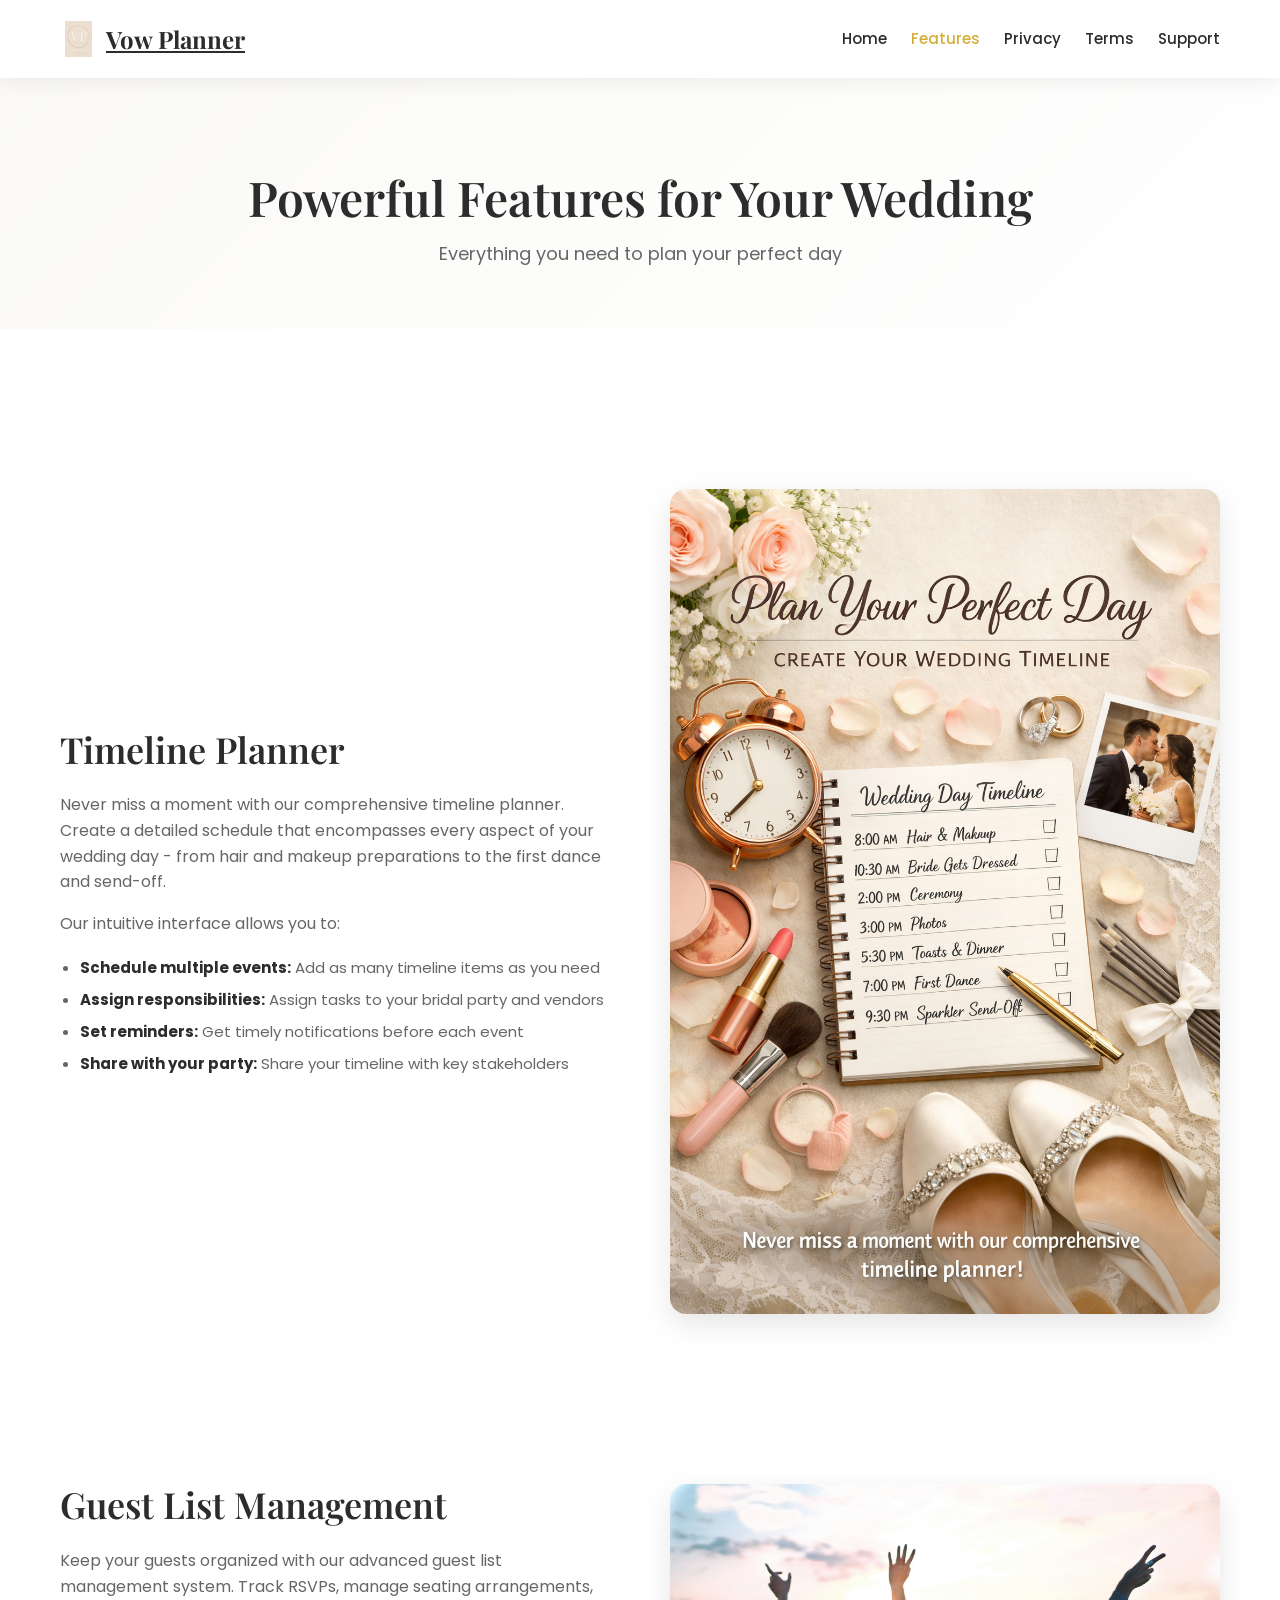
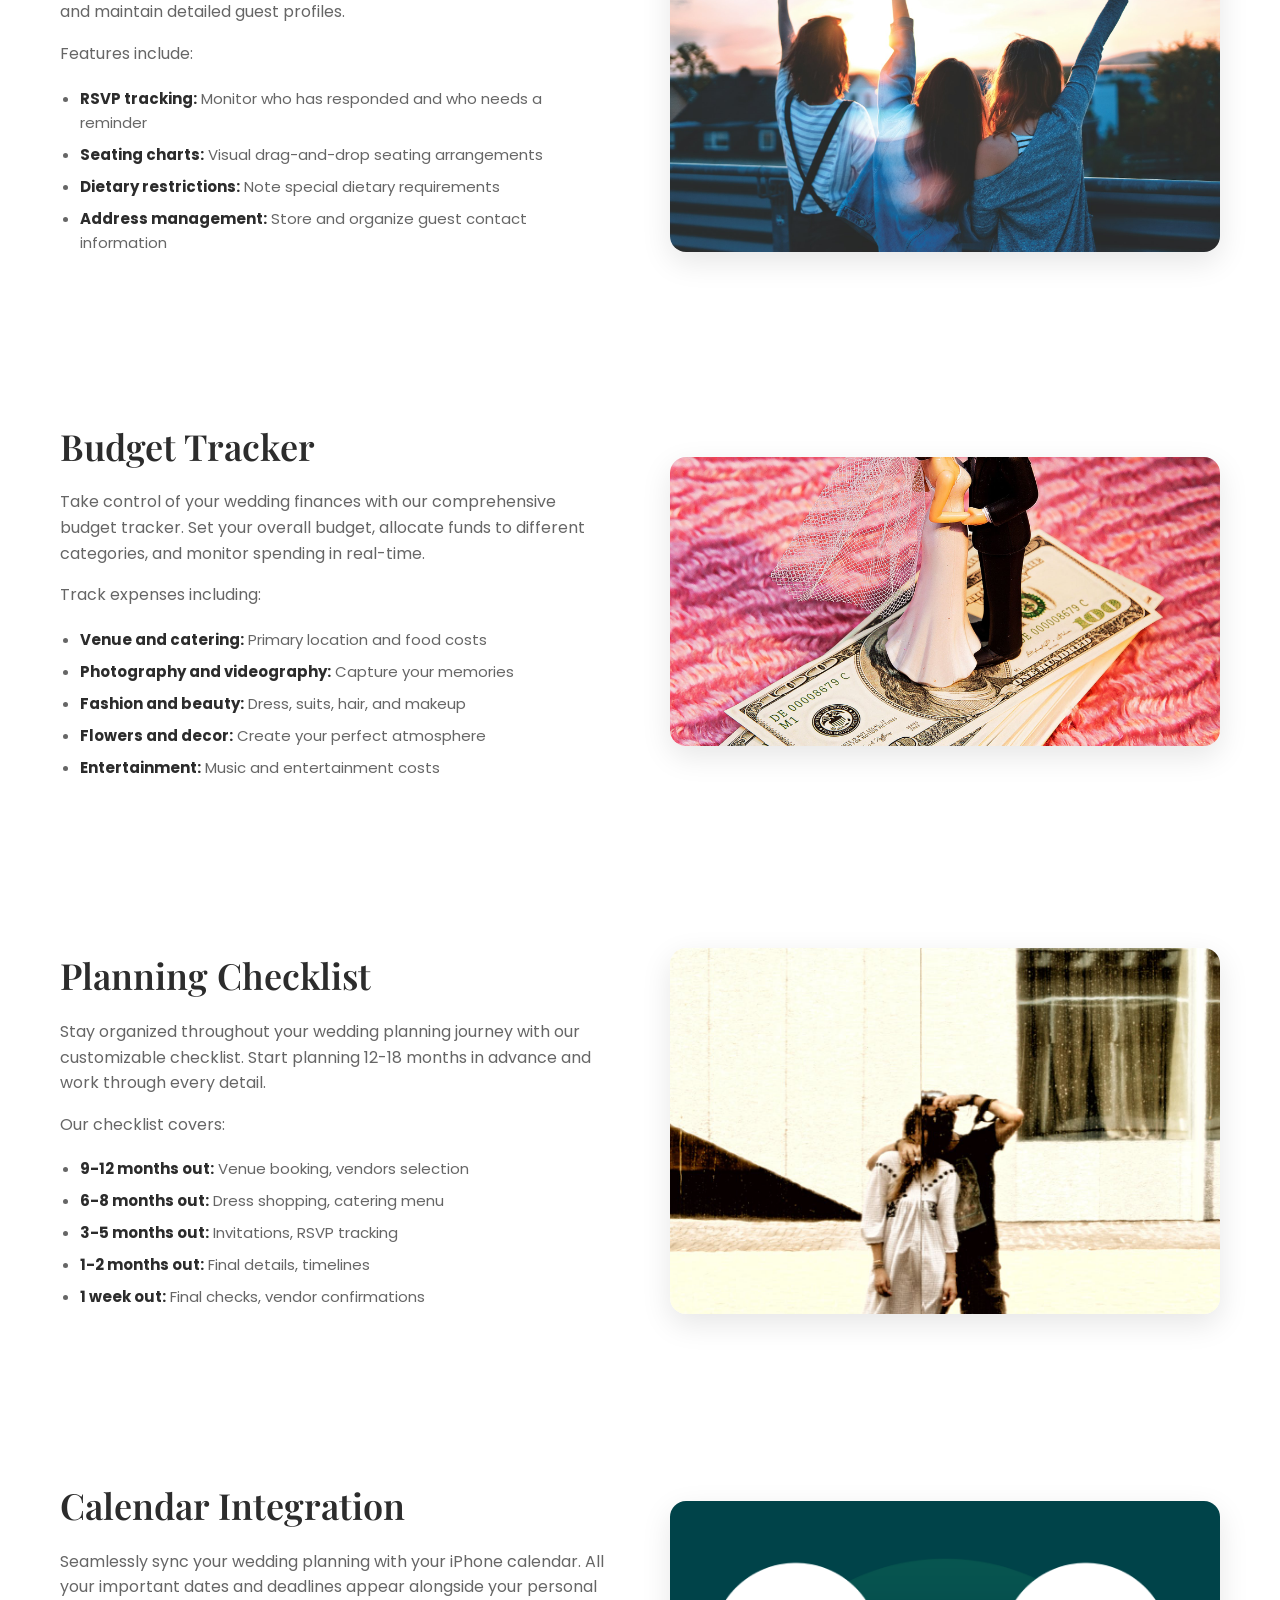
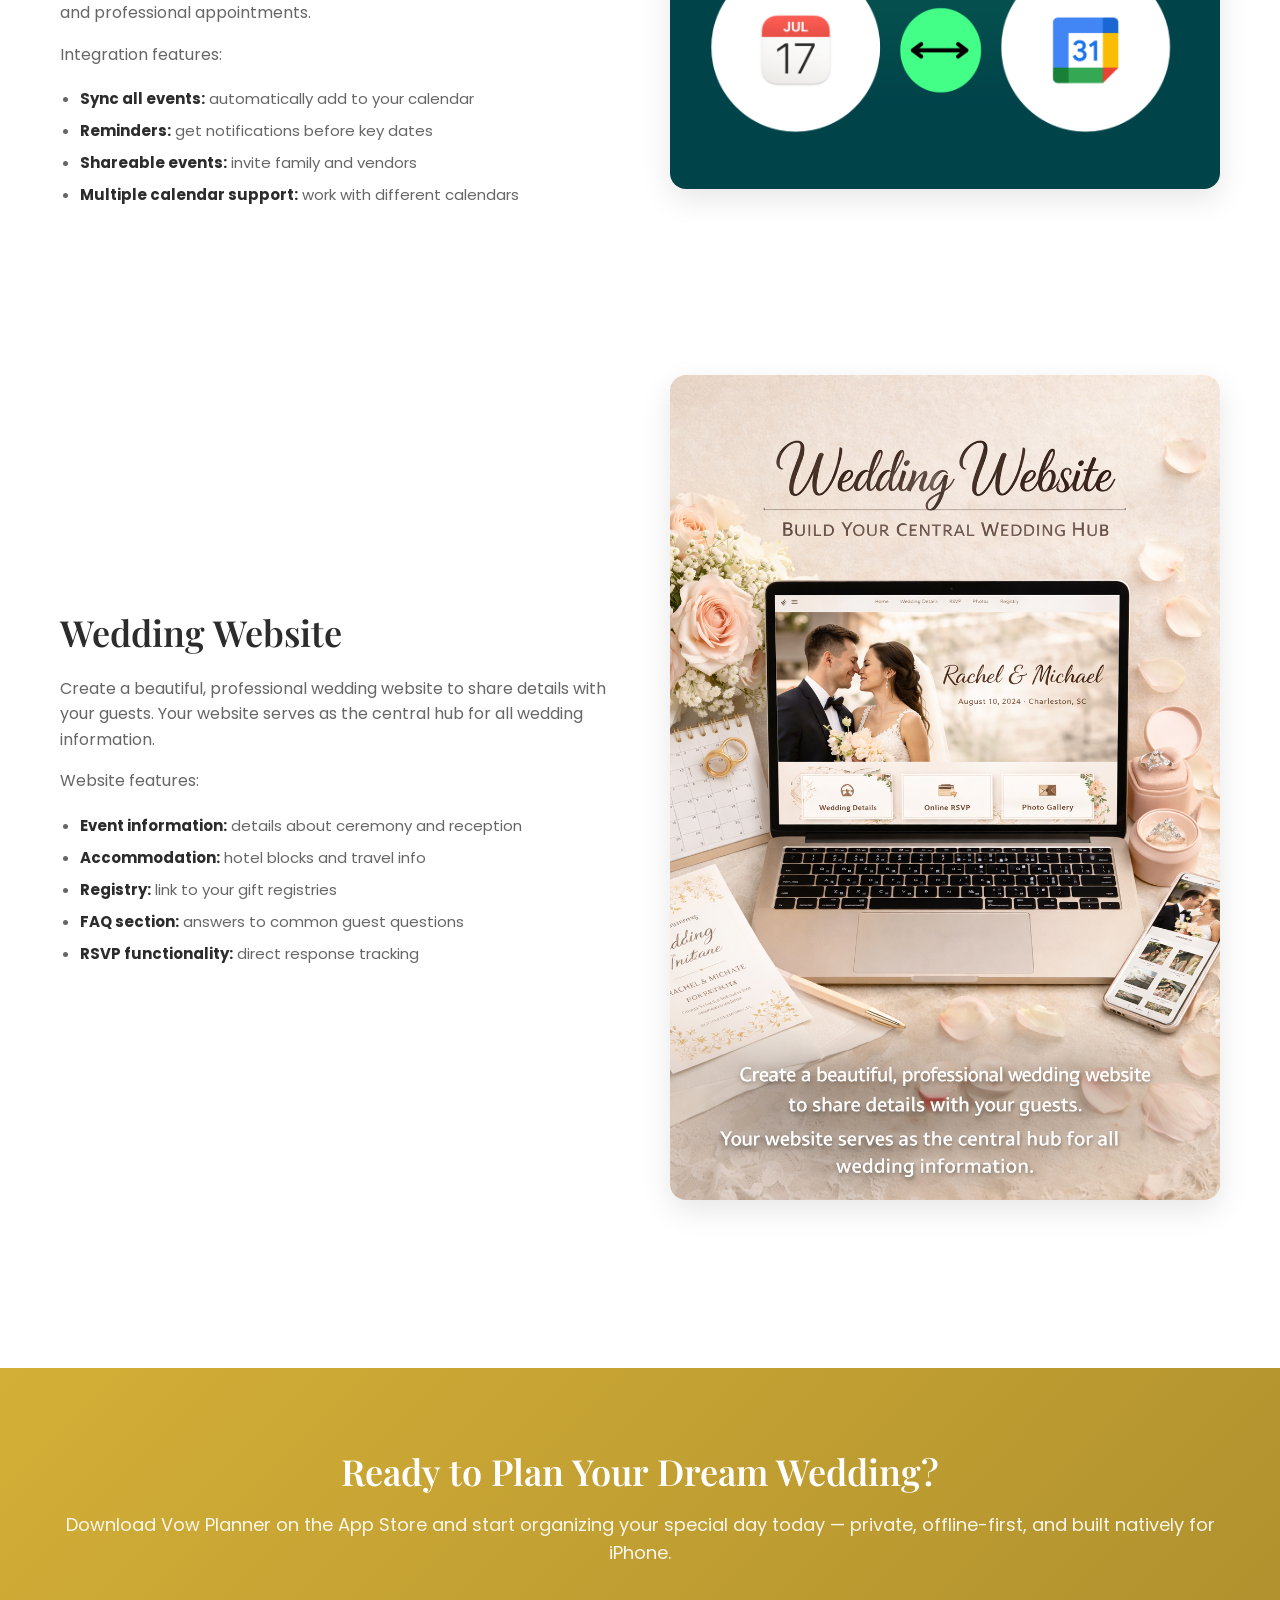
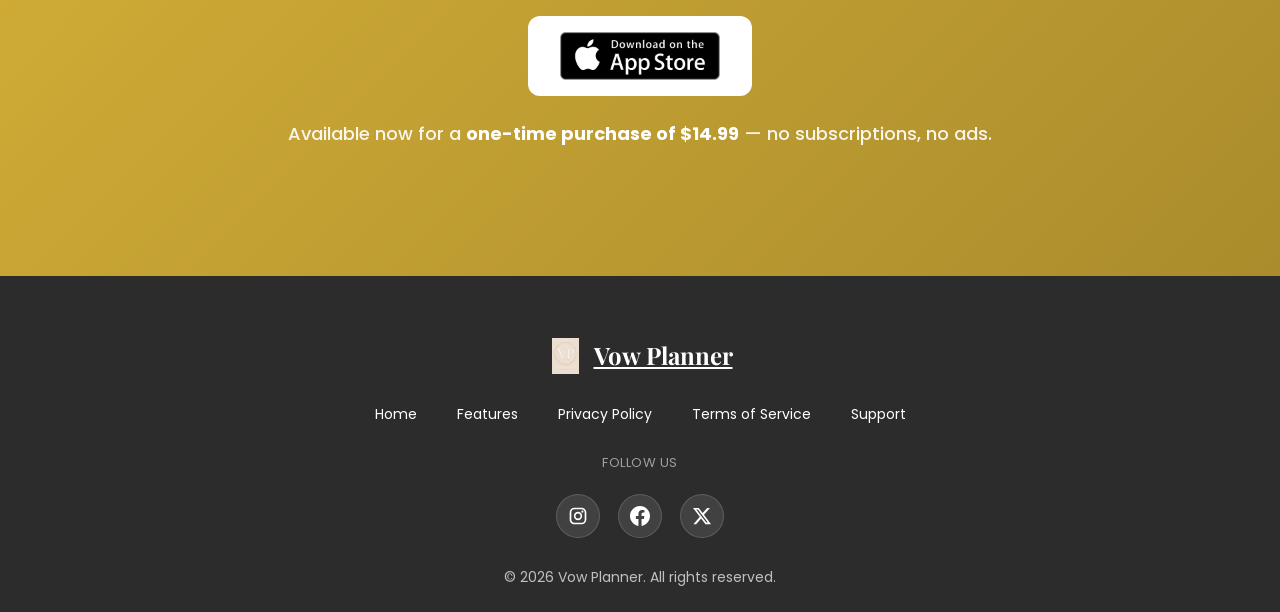
==== features.html @ cc2c27df "Add X social badge to site footer Link https://x.com/vowplannerapp beside existing Instagram and Fac" ====
<!DOCTYPE html>
<html lang="en">
<head>
    <meta charset="UTF-8">
    <meta name="viewport" content="width=device-width, initial-scale=1.0">
    <title>Vow Planner - Features</title>
    <meta name="description" content="Explore Vow Planner features: timeline, guest list, budget tracker, checklist, calendar sync, and wedding website — all private and offline-first on iPhone.">
    <link rel="canonical" href="https://vowplanner.goodvibez.life/features.html">
    <link rel="stylesheet" href="css/style.css">
    <link rel="preconnect" href="https://fonts.googleapis.com">
    <link rel="preconnect" href="https://fonts.gstatic.com" crossorigin>
    <link href="https://fonts.googleapis.com/css2?family=Playfair+Display:wght@400;600;700&family=Poppins:wght@300;400;500;600&display=swap" rel="stylesheet">
    <link rel="icon" type="image/png" href="images/simplified-logo-mark-v01-02.png">
    <link rel="apple-touch-icon" href="images/app-store-icon-v01-02.png">
    <meta property="og:title" content="Vow Planner Features – Timeline, Guests, Budget & More">
    <meta property="og:description" content="Everything you need to plan your perfect day — private and offline-first on iPhone.">
    <meta property="og:type" content="website">
    <meta property="og:url" content="https://vowplanner.goodvibez.life/features.html">
    <meta property="og:image" content="https://vowplanner.goodvibez.life/images/social-sharing-image-v01-01.png">
    <meta property="og:site_name" content="Vow Planner">
    <meta name="twitter:card" content="summary_large_image">
    <meta name="twitter:image" content="https://vowplanner.goodvibez.life/images/social-sharing-image-v01-01.png">
</head>
<body>
    <a class="skip-link" href="#main">Skip to content</a>
    <header class="navbar">
        <div class="container">
            <a href="index.html" class="logo">
                <img src="images/simplified-logo-mark-v01-02.png" alt="Vow Planner" class="logo-icon">
                <span>Vow Planner</span>
            </a>
            <nav class="nav-menu" id="primary-nav" aria-label="Primary">
                <a href="index.html">Home</a>
                <a href="features.html" class="active" aria-current="page">Features</a>
                <a href="privacy.html">Privacy</a>
                <a href="terms.html">Terms</a>
                <a href="support.html">Support</a>
            </nav>
            <button class="menu-toggle" type="button" aria-label="Open menu" aria-controls="primary-nav" aria-expanded="false">
                <span></span>
                <span></span>
                <span></span>
            </button>
        </div>
    </header>
    <main id="main">
    <section class="page-header">
        <div class="container">
            <h1>Powerful Features for Your Wedding</h1>
            <p>Everything you need to plan your perfect day</p>
        </div>
    </section>
    <section class="features-detail">
        <div class="container">
            <div class="feature-detail-item">
                <div class="feature-detail-content">
                    <h2>Timeline Planner</h2>
                    <p>Never miss a moment with our comprehensive timeline planner. Create a detailed schedule that encompasses every aspect of your wedding day - from hair and makeup preparations to the first dance and send-off.</p>
                    <p>Our intuitive interface allows you to:</p>
                    <ul>
                        <li><strong>Schedule multiple events:</strong> Add as many timeline items as you need</li>
                        <li><strong>Assign responsibilities:</strong> Assign tasks to your bridal party and vendors</li>
                        <li><strong>Set reminders:</strong> Get timely notifications before each event</li>
                        <li><strong>Share with your party:</strong> Share your timeline with key stakeholders</li>
                    </ul>
                </div>
                <div class="feature-detail-image">
                    <img src="images/timeline.jpg" alt="Wedding couple planning their timeline together">
                </div>
            </div>
            <div class="feature-detail-item reverse">
                <div class="feature-detail-content">
                    <h2>Guest List Management</h2>
                    <p>Keep your guests organized with our advanced guest list management system. Track RSVPs, manage seating arrangements, and maintain detailed guest profiles.</p>
                    <p>Features include:</p>
                    <ul>
                        <li><strong>RSVP tracking:</strong> Monitor who has responded and who needs a reminder</li>
                        <li><strong>Seating charts:</strong> Visual drag-and-drop seating arrangements</li>
                        <li><strong>Dietary restrictions:</strong> Note special dietary requirements</li>
                        <li><strong>Address management:</strong> Store and organize guest contact information</li>
                    </ul>
                </div>
                <div class="feature-detail-image">
                    <img src="images/guest-list.jpg" alt="Couples organizing their wedding guest list">
                </div>
            </div>
            <div class="feature-detail-item">
                <div class="feature-detail-content">
                    <h2>Budget Tracker</h2>
                    <p>Take control of your wedding finances with our comprehensive budget tracker. Set your overall budget, allocate funds to different categories, and monitor spending in real-time.</p>
                    <p>Track expenses including:</p>
                    <ul>
                        <li><strong>Venue and catering:</strong> Primary location and food costs</li>
                        <li><strong>Photography and videography:</strong> Capture your memories</li>
                        <li><strong>Fashion and beauty:</strong> Dress, suits, hair, and makeup</li>
                        <li><strong>Flowers and decor:</strong> Create your perfect atmosphere</li>
                        <li><strong>Entertainment:</strong> Music and entertainment costs</li>
                    </ul>
                </div>
                <div class="feature-detail-image">
                    <img src="images/wedding-planning.jpg" alt="Bride and groom reviewing wedding budget">
                </div>
            </div>
            <div class="feature-detail-item reverse">
                <div class="feature-detail-content">
                    <h2>Planning Checklist</h2>
                    <p>Stay organized throughout your wedding planning journey with our customizable checklist. Start planning 12-18 months in advance and work through every detail.</p>
                    <p>Our checklist covers:</p>
                    <ul>
                        <li><strong>9-12 months out:</strong> Venue booking, vendors selection</li>
                        <li><strong>6-8 months out:</strong> Dress shopping, catering menu</li>
                        <li><strong>3-5 months out:</strong> Invitations, RSVP tracking</li>
                        <li><strong>1-2 months out:</strong> Final details, timelines</li>
                        <li><strong>1 week out:</strong> Final checks, vendor confirmations</li>
                    </ul>
                </div>
                <div class="feature-detail-image">
                    <img src="images/wedding-checklist.jpg" alt="Couple checking off wedding planning tasks">
                </div>
            </div>
            <div class="feature-detail-item">
                <div class="feature-detail-content">
                    <h2>Calendar Integration</h2>
                    <p>Seamlessly sync your wedding planning with your iPhone calendar. All your important dates and deadlines appear alongside your personal and professional appointments.</p>
                    <p>Integration features:</p>
                    <ul>
                        <li><strong>Sync all events:</strong> automatically add to your calendar</li>
                        <li><strong>Reminders:</strong> get notifications before key dates</li>
                        <li><strong>Shareable events:</strong> invite family and vendors</li>
                        <li><strong>Multiple calendar support:</strong> work with different calendars</li>
                    </ul>
                </div>
                <div class="feature-detail-image">
                    <img src="images/wedding-calendar.jpg" alt="Wedding couple checking wedding calendar on phone">
                </div>
            </div>
            <div class="feature-detail-item reverse">
                <div class="feature-detail-content">
                    <h2>Wedding Website</h2>
                    <p>Create a beautiful, professional wedding website to share details with your guests. Your website serves as the central hub for all wedding information.</p>
                    <p>Website features:</p>
                    <ul>
                        <li><strong>Event information:</strong> details about ceremony and reception</li>
                        <li><strong>Accommodation:</strong> hotel blocks and travel info</li>
                        <li><strong>Registry:</strong> link to your gift registries</li>
                        <li><strong>FAQ section:</strong> answers to common guest questions</li>
                        <li><strong>RSVP functionality:</strong> direct response tracking</li>
                    </ul>
                </div>
                <div class="feature-detail-image">
                    <img src="images/wedding-website.png" alt="Bride and groom planning wedding details">
                </div>
            </div>
        </div>
    </section>
    <section class="download-section">
        <div class="container">
            <h2>Ready to Plan Your Dream Wedding?</h2>
            <p>Download Vow Planner on the App Store and start organizing your special day today — private, offline-first, and built natively for iPhone.</p>
            <div class="download-buttons">
                <a href="https://apps.apple.com/us/app/vow-planner/id6760318423" class="app-store-btn" target="_blank" rel="noopener noreferrer">
                    <img src="images/download.png" alt="Download on the App Store" width="160">
                </a>
            </div>
            <p class="price-info">Available now for a <strong>one-time purchase of $14.99</strong> — no subscriptions, no ads.</p>
        </div>
    </section>
    </main>
    <footer>
        <div class="container">
            <div class="footer-content">
                <a href="index.html" class="footer-logo">
                    <img src="images/simplified-logo-mark-v01-02.png" alt="Vow Planner" class="footer-icon">
                    <span>Vow Planner</span>
                </a>
                <div class="footer-links">
                    <a href="index.html">Home</a>
                    <a href="features.html">Features</a>
                    <a href="privacy.html">Privacy Policy</a>
                    <a href="terms.html">Terms of Service</a>
                    <a href="support.html">Support</a>
                </div>
                <p class="footer-social-label">Follow us</p>
                <div class="footer-social">
                    <a href="https://www.instagram.com/vowplannerapp/" class="social-link" target="_blank" rel="noopener noreferrer" aria-label="Vow Planner on Instagram">
                        <svg viewBox="0 0 24 24" aria-hidden="true"><path d="M7.8 2h8.4C19.4 2 22 4.6 22 7.8v8.4a5.8 5.8 0 0 1-5.8 5.8H7.8C4.6 22 2 19.4 2 16.2V7.8A5.8 5.8 0 0 1 7.8 2zm-.2 2A3.6 3.6 0 0 0 4 7.6v8.8C4 18.39 5.61 20 7.6 20h8.8a3.6 3.6 0 0 0 3.6-3.6V7.6C20 5.61 18.39 4 16.4 4H7.6zm9.65 1.5a1.25 1.25 0 1 1 0 2.5 1.25 1.25 0 0 1 0-2.5zM12 7a5 5 0 1 1 0 10 5 5 0 0 1 0-10zm0 2a3 3 0 1 0 0 6 3 3 0 0 0 0-6z"/></svg>
                    </a>
                    <a href="https://www.facebook.com/gath.show" class="social-link" target="_blank" rel="noopener noreferrer" aria-label="Vow Planner on Facebook">
                        <svg viewBox="0 0 24 24" aria-hidden="true"><path d="M24 12.073c0-6.627-5.373-12-12-12s-12 5.373-12 12c0 5.99 4.388 10.954 10.125 11.854v-8.385H7.078v-3.47h3.047V9.43c0-3.007 1.792-4.669 4.533-4.669 1.312 0 2.686.235 2.686.235v2.953H15.83c-1.491 0-1.956.925-1.956 1.874v2.25h3.328l-.532 3.47h-2.796v8.385C19.612 23.027 24 18.062 24 12.073z"/></svg>
                    </a>
                    <a href="https://x.com/vowplannerapp" class="social-link" target="_blank" rel="noopener noreferrer" aria-label="Vow Planner on X">
                        <svg viewBox="0 0 24 24" aria-hidden="true"><path d="M18.244 2.25h3.308l-7.227 8.26 8.502 11.24H16.17l-5.214-6.817L4.99 21.75H1.68l7.73-8.835L1.254 2.25H8.08l4.713 6.231zm-1.161 17.52h1.833L7.084 4.126H5.117z"/></svg>
                    </a>
                </div>
                <div class="footer-copyright">
                    <p>&copy; 2026 Vow Planner. All rights reserved.</p>
                </div>
            </div>
        </div>
    </footer>
    <script src="js/script.js"></script>
</body>
</html>
---- css/style.css ----
:root {
    --primary-color: #d4af37;
    --primary-dark: #aa8c2c;
    --accent-color: #f5e6e6;
    --text-dark: #2c2c2c;
    --text-light: #666666;
    --white: #ffffff;
    --cream: #faf9f6;
    --border-color: #e8e0d5;
}

* {
    margin: 0;
    padding: 0;
    box-sizing: border-box;
}

html {
    scroll-behavior: smooth;
}

body {
    font-family: 'Poppins', sans-serif;
    color: var(--text-dark);
    line-height: 1.6;
    background-color: var(--white);
}

h1, h2, h3, h4, h5, h6 {
    font-family: 'Playfair Display', serif;
    font-weight: 600;
    line-height: 1.3;
}

.container {
    max-width: 1200px;
    margin: 0 auto;
    padding: 0 20px;
}

.navbar {
    background: var(--white);
    box-shadow: 0 2px 20px rgba(0, 0, 0, 0.08);
    position: fixed;
    top: 0;
    width: 100%;
    z-index: 1000;
    padding: 20px 0;
}

.navbar .container {
    display: flex;
    justify-content: space-between;
    align-items: center;
}

.logo {
    display: flex;
    align-items: center;
    gap: 10px;
    font-family: 'Playfair Display', serif;
    font-size: 24px;
    font-weight: 700;
    color: var(--text-dark);
}

.logo-icon {
    width: 36px;
    height: 36px;
    object-fit: contain;
}

.nav-menu {
    display: flex;
    gap: 24px;
    flex-wrap: wrap;
}

.nav-menu a {
    text-decoration: none;
    color: var(--text-dark);
    font-weight: 500;
    font-size: 15px;
    transition: color 0.3s ease;
}

.nav-menu a:hover {
    color: var(--primary-color);
}

.nav-menu a.active {
    color: var(--primary-color);
}

.menu-toggle {
    display: none;
    flex-direction: column;
    cursor: pointer;
    gap: 5px;
}

.menu-toggle span {
    width: 25px;
    height: 3px;
    background: var(--text-dark);
    transition: all 0.3s ease;
}

.hero {
    padding: 160px 0 100px;
    background-image: url('../images/hero-background-v01-01.png');
    background-size: cover;
    background-position: center;
    background-repeat: no-repeat;
    position: relative;
}

.hero::before {
    content: '';
    position: absolute;
    inset: 0;
    background: linear-gradient(
        135deg,
        rgba(250, 249, 246, 0.55) 0%,
        rgba(255, 255, 255, 0.35) 100%
    );
    pointer-events: none;
    z-index: 0;
}

.hero .container {
    position: relative;
    z-index: 1;
}

.hero-content {
    display: grid;
    grid-template-columns: 1fr 1fr;
    gap: 60px;
    align-items: center;
}

.hero h1 {
    font-size: 56px;
    margin-bottom: 24px;
    color: var(--text-dark);
}

.hero p {
    font-size: 18px;
    color: var(--text-light);
    margin-bottom: 32px;
    line-height: 1.8;
}

.app-download {
    margin-top: 32px;
    display: flex;
    flex-direction: column;
    align-items: flex-start;
    gap: 12px;
}

.app-store-badge {
    display: inline-block;
    transition: transform 0.3s ease, box-shadow 0.3s ease;
}

.app-store-badge:hover {
    transform: translateY(-2px);
}

.app-store-badge img {
    height: 54px;
    border-radius: 8px;
    display: block;
}

.hero-cta-note {
    font-size: 14px;
    color: var(--text-light);
    margin: 0;
}

.hero-image {
    position: relative;
    border-radius: 24px;
    box-shadow: 0 24px 48px rgba(212, 175, 55, 0.28);
    overflow: hidden;
    background-image: url('../images/hero-background-v01-01.png');
    background-size: cover;
    background-position: center;
    background-repeat: no-repeat;
    padding: 0;
}

.hero-image img {
    width: 100%;
    height: auto;
    display: block;
    border-radius: 24px;
    position: relative;
    z-index: 1;
    box-shadow: inset 0 0 0 1px rgba(255, 255, 255, 0.15);
}

.features-section {
    padding: 100px 0;
    background: var(--white);
}

.features-section h2 {
    text-align: center;
    font-size: 42px;
    margin-bottom: 16px;
    color: var(--text-dark);
}

.section-subtitle {
    text-align: center;
    color: var(--text-light);
    margin-bottom: 60px;
    font-size: 18px;
}

.features-grid {
    display: grid;
    grid-template-columns: repeat(auto-fit, minmax(300px, 1fr));
    gap: 30px;
}

.feature-card {
    background: var(--white);
    padding: 40px;
    border-radius: 16px;
    border: 1px solid var(--border-color);
    transition: all 0.3s ease;
    text-align: center;
}

.feature-card:hover {
    transform: translateY(-5px);
    box-shadow: 0 15px 30px rgba(212, 175, 55, 0.15);
    border-color: var(--primary-color);
}

.feature-icon {
    width: 72px;
    height: 72px;
    margin-bottom: 24px;
    object-fit: contain;
}

.feature-card h3 {
    font-size: 24px;
    margin-bottom: 16px;
    color: var(--text-dark);
}

.feature-card p {
    color: var(--text-light);
    font-size: 15px;
    line-height: 1.7;
}

/* Lifestyle / editorial grid */
.lifestyle-section {
    padding: 80px 0 100px;
    background: var(--cream);
}

.lifestyle-section h2 {
    text-align: center;
    font-size: 36px;
    margin-bottom: 12px;
    color: var(--text-dark);
}

.lifestyle-grid {
    display: grid;
    grid-template-columns: repeat(3, 1fr);
    gap: 28px;
}

.lifestyle-card {
    margin: 0;
    border-radius: 16px;
    overflow: hidden;
    background: var(--white);
    box-shadow: 0 10px 28px rgba(0, 0, 0, 0.06);
    transition: transform 0.3s ease, box-shadow 0.3s ease;
}

.lifestyle-card:hover {
    transform: translateY(-4px);
    box-shadow: 0 16px 36px rgba(212, 175, 55, 0.18);
}

.lifestyle-card img {
    width: 100%;
    height: 240px;
    object-fit: cover;
    display: block;
}

.lifestyle-card figcaption {
    padding: 16px 20px;
    font-size: 15px;
    font-weight: 500;
    color: var(--text-dark);
    text-align: center;
}

.download-section {
    padding: 80px 0;
    background: linear-gradient(135deg, var(--primary-color) 0%, var(--primary-dark) 100%);
    text-align: center;
}

.download-section h2 {
    color: var(--white);
    font-size: 36px;
    margin-bottom: 16px;
}

.download-section > .container > p {
    color: rgba(255, 255, 255, 0.9);
    font-size: 18px;
    margin-bottom: 48px;
}

.download-buttons {
    display: flex;
    justify-content: center;
    align-items: center;
    gap: 20px;
    flex-wrap: wrap;
}

.app-store-btn {
    display: flex;
    flex-direction: column;
    align-items: center;
    justify-content: center;
    background: var(--white);
    padding: 16px 32px;
    border-radius: 12px;
    text-decoration: none;
    transition: all 0.3s ease;
    min-width: 200px;
}

.app-store-btn:hover {
    transform: translateY(-3px);
    box-shadow: 0 10px 20px rgba(0, 0, 0, 0.2);
}

.app-store-btn img {
    display: block;
    max-width: 160px;
    height: auto;
}

.price-info {
    margin-top: 24px;
    color: rgba(255, 255, 255, 0.95);
    font-size: 16px;
    font-weight: 500;
}

.price-info strong {
    color: var(--white);
}

footer {
    background: var(--text-dark);
    color: var(--white);
    padding: 60px 0 24px;
}

.footer-content {
    display: flex;
    flex-direction: column;
    align-items: center;
    gap: 28px;
}

.footer-logo {
    display: flex;
    align-items: center;
    gap: 10px;
    font-family: 'Playfair Display', serif;
    font-size: 24px;
    font-weight: 700;
    color: var(--white);
}

.footer-icon {
    width: 36px;
    height: 36px;
    object-fit: contain;
}

.footer-links {
    display: flex;
    flex-wrap: wrap;
    justify-content: center;
    gap: 28px 40px;
}

.footer-links a {
    text-decoration: none;
    color: var(--white);
    font-size: 14px;
    transition: color 0.3s ease;
}

.footer-links a:hover {
    color: var(--primary-color);
}

.footer-social {
    display: flex;
    align-items: center;
    justify-content: center;
    gap: 18px;
    flex-wrap: wrap;
}

.social-link {
    display: inline-flex;
    align-items: center;
    justify-content: center;
    width: 44px;
    height: 44px;
    border-radius: 50%;
    background: rgba(255, 255, 255, 0.1);
    color: var(--white);
    text-decoration: none;
    transition: all 0.3s ease;
    border: 1px solid rgba(255, 255, 255, 0.15);
}

.social-link:hover {
    background: var(--primary-color);
    border-color: var(--primary-color);
    transform: translateY(-3px);
    box-shadow: 0 6px 16px rgba(212, 175, 55, 0.35);
}

.social-link img {
    width: 22px;
    height: 22px;
    object-fit: contain;
    filter: brightness(0) invert(1);
}

.social-link svg {
    width: 20px;
    height: 20px;
    fill: currentColor;
}

.footer-social-label {
    width: 100%;
    text-align: center;
    font-size: 13px;
    color: rgba(255, 255, 255, 0.55);
    margin-bottom: -8px;
    letter-spacing: 0.04em;
    text-transform: uppercase;
}

.footer-copyright p {
    font-size: 14px;
    color: rgba(255, 255, 255, 0.7);
    text-align: center;
}

.page-header {
    padding: 140px 0 60px;
    background: linear-gradient(135deg, var(--cream) 0%, var(--white) 100%);
    text-align: center;
}

.page-header h1 {
    font-size: 48px;
    margin-bottom: 12px;
    color: var(--text-dark);
}

.page-header p {
    color: var(--text-light);
    font-size: 18px;
}

.legal-banner {
    padding: 60px 0;
    background: linear-gradient(135deg, var(--cream) 0%, var(--white) 100%);
}

.legal-banner-image {
    width: 100%;
    height: auto;
    border-radius: 16px;
    box-shadow: 0 10px 30px rgba(212, 175, 55, 0.2);
    max-width: 800px;
    margin: 0 auto;
    display: block;
}

.features-detail {
    padding: 80px 0;
}

.feature-detail-item {
    display: grid;
    grid-template-columns: 1fr 1fr;
    gap: 60px;
    padding: 80px 0;
    align-items: center;
}

.feature-detail-item.reverse {
    flex-direction: row-reverse;
}

.feature-detail-content h2 {
    font-size: 36px;
    margin-bottom: 20px;
    color: var(--text-dark);
}

.feature-detail-content p {
    color: var(--text-light);
    margin-bottom: 16px;
    font-size: 16px;
}

.feature-detail-content ul {
    margin-left: 20px;
    margin-top: 20px;
}

.feature-detail-content ul li {
    color: var(--text-light);
    margin-bottom: 8px;
    font-size: 15px;
}

.feature-detail-content ul li strong {
    color: var(--text-dark);
}

.feature-detail-image img {
    width: 100%;
    height: auto;
    border-radius: 16px;
    box-shadow: 0 10px 30px rgba(0, 0, 0, 0.1);
}

.legal-page {
    padding: 120px 0;
    background: var(--white);
}

.legal-content {
    max-width: 800px;
    margin: 0 auto;
}

.legal-section {
    margin-bottom: 40px;
}

.legal-section h2 {
    font-size: 28px;
    margin-bottom: 16px;
    color: var(--text-dark);
}

.legal-section p {
    color: var(--text-light);
    margin-bottom: 16px;
    font-size: 15px;
    line-height: 1.8;
}

.legal-section ul {
    margin-left: 20px;
    margin-top: 16px;
}

.legal-section ul li {
    color: var(--text-light);
    margin-bottom: 8px;
    font-size: 15px;
    line-height: 1.6;
}

.legal-section ul li strong {
    color: var(--text-dark);
}

/* Social page */
.social-hero-banner {
    padding: 0 0 40px;
    background: linear-gradient(135deg, var(--cream) 0%, var(--white) 100%);
}

.social-hero-img {
    width: 100%;
    max-width: 720px;
    height: auto;
    display: block;
    margin: 0 auto;
    border-radius: 16px;
    box-shadow: 0 12px 32px rgba(212, 175, 55, 0.2);
}

.social-links-section {
    padding: 60px 0 80px;
    background: var(--white);
}

.social-links-section h2 {
    text-align: center;
    font-size: 36px;
    margin-bottom: 12px;
}

.social-cards {
    display: grid;
    grid-template-columns: repeat(auto-fit, minmax(240px, 1fr));
    gap: 24px;
}

.social-card {
    display: flex;
    flex-direction: column;
    align-items: center;
    text-align: center;
    padding: 36px 24px;
    border-radius: 16px;
    border: 1px solid var(--border-color);
    text-decoration: none;
    color: inherit;
    transition: all 0.3s ease;
    background: var(--white);
}

.social-card:hover {
    transform: translateY(-5px);
    border-color: var(--primary-color);
    box-shadow: 0 14px 28px rgba(212, 175, 55, 0.15);
}

.social-card-icon {
    width: 56px;
    height: 56px;
    border-radius: 50%;
    display: flex;
    align-items: center;
    justify-content: center;
    margin-bottom: 20px;
    background: var(--cream);
}

.social-card-icon img {
    width: 28px;
    height: 28px;
    object-fit: contain;
}

.social-card-icon svg {
    width: 24px;
    height: 24px;
    fill: var(--text-dark);
}

.social-card h3 {
    font-size: 22px;
    margin-bottom: 10px;
    color: var(--text-dark);
}

.social-card p {
    font-size: 14px;
    color: var(--text-light);
    margin-bottom: 16px;
    line-height: 1.6;
    flex-grow: 1;
}

.social-card-cta {
    font-size: 14px;
    font-weight: 600;
    color: var(--primary-color);
}

@media (max-width: 992px) {
    .hero h1 {
        font-size: 48px;
    }

    .feature-detail-item {
        grid-template-columns: 1fr;
    }

    .lifestyle-grid {
        grid-template-columns: 1fr 1fr;
    }
}

@media (max-width: 768px) {
    .menu-toggle {
        display: flex;
    }

    .nav-menu {
        position: fixed;
        top: 80px;
        left: 0;
        right: 0;
        background: var(--white);
        flex-direction: column;
        padding: 20px;
        box-shadow: 0 5px 10px rgba(0, 0, 0, 0.1);
        transform: translateX(100%);
        transition: transform 0.3s ease;
        z-index: 999;
    }

    .nav-menu.active {
        transform: translateX(0);
    }

    .hero {
        padding: 120px 0 60px;
    }

    .hero-content {
        grid-template-columns: 1fr;
        text-align: center;
    }

    .hero h1 {
        font-size: 36px;
    }

    .hero p {
        margin-left: auto;
        margin-right: auto;
    }

    .app-download {
        align-items: center;
    }

    .download-buttons {
        flex-direction: column;
    }

    .features-grid {
        grid-template-columns: 1fr;
    }

    .features-section {
        padding: 60px 0;
    }

    .lifestyle-grid {
        grid-template-columns: 1fr;
    }

    .lifestyle-card img {
        height: 200px;
    }

    .features-detail {
        padding: 40px 0;
    }

    .feature-detail-content h2 {
        font-size: 28px;
    }

    .legal-page {
        padding: 60px 0;
    }

    .footer-links {
        gap: 16px 24px;
    }
}
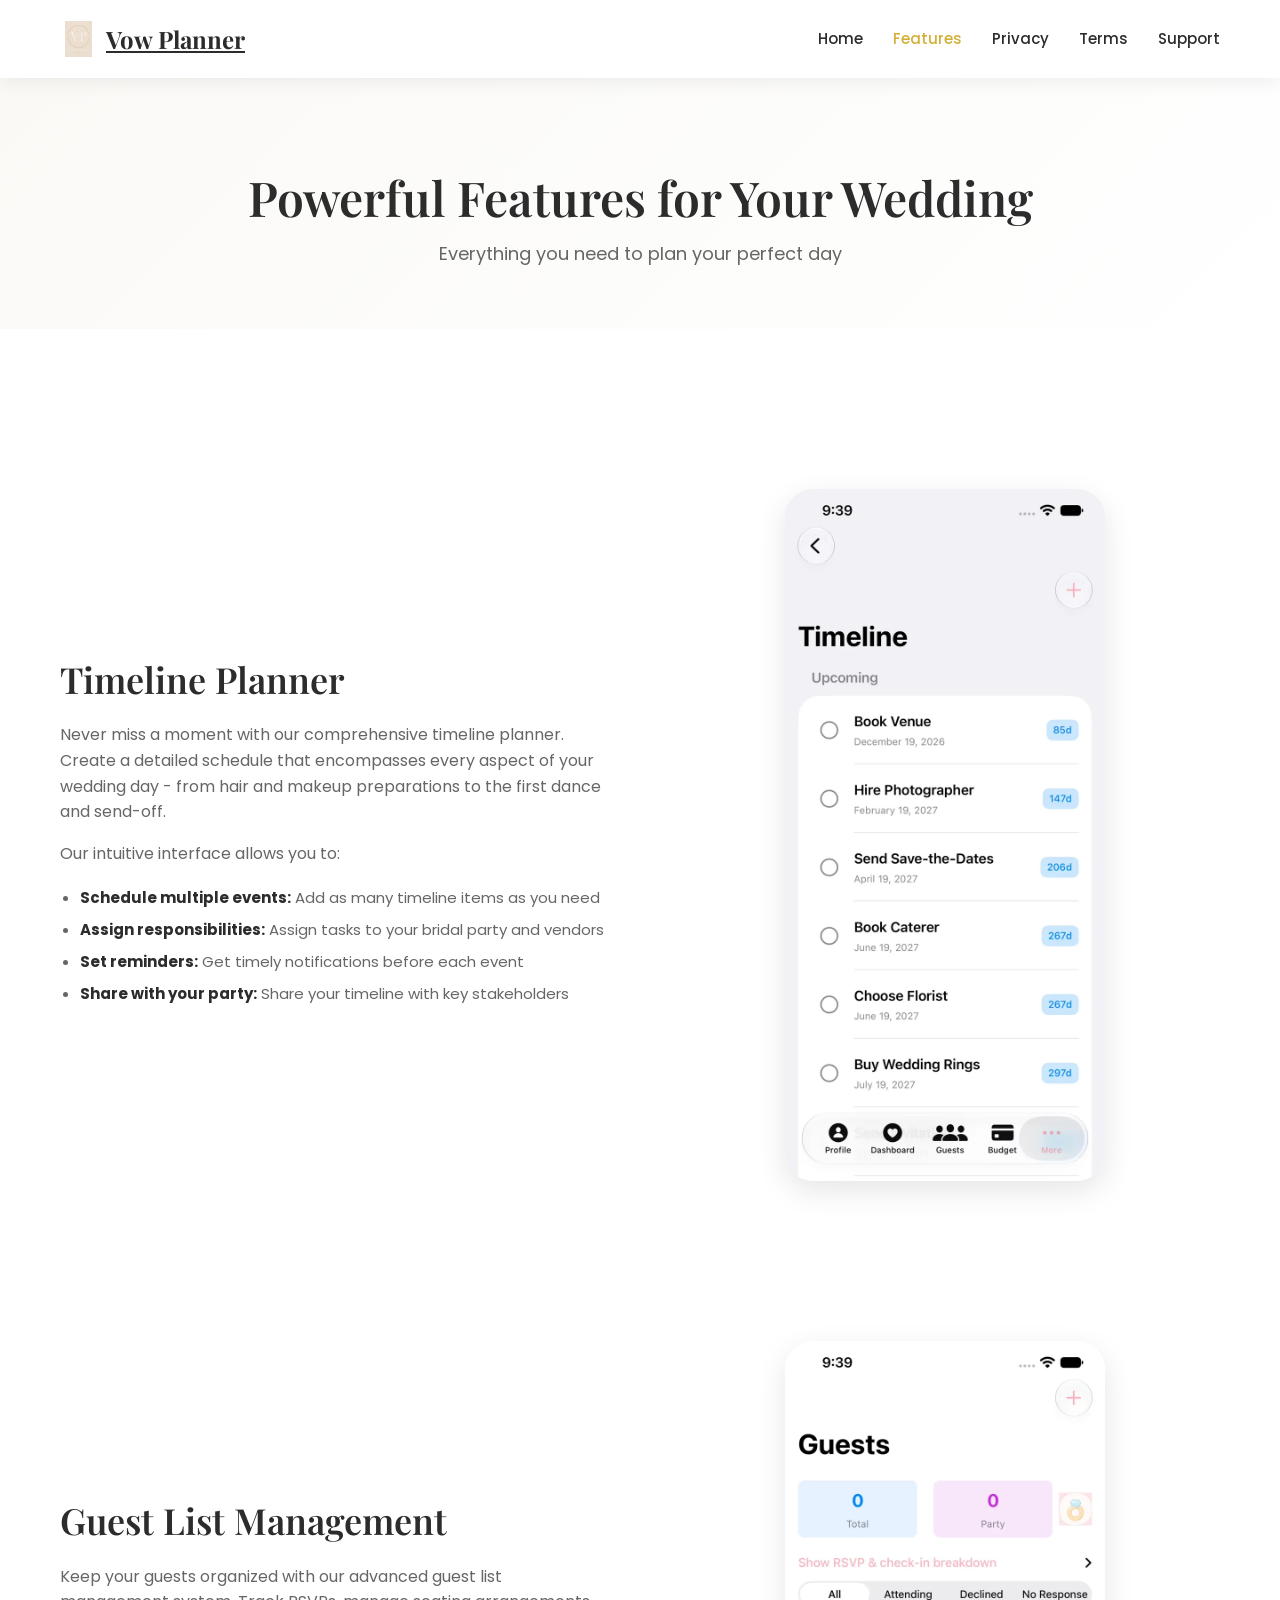
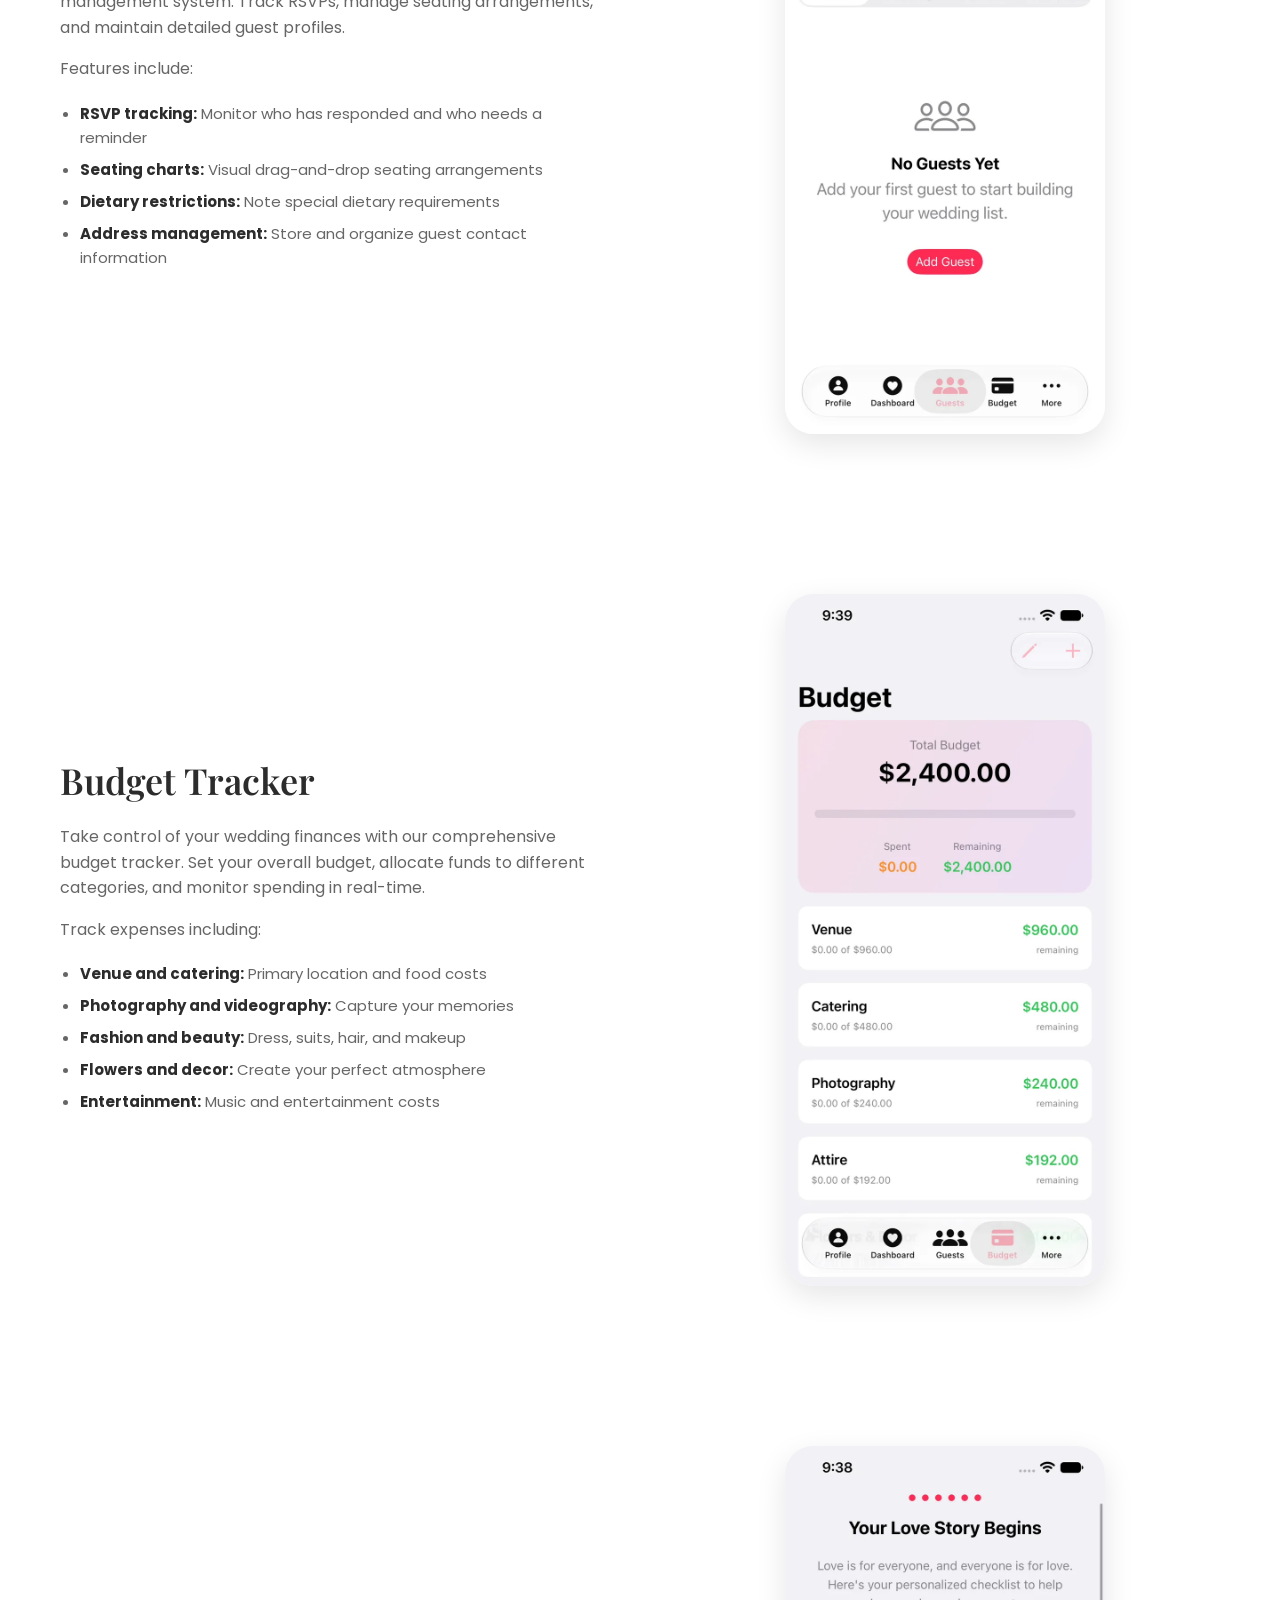
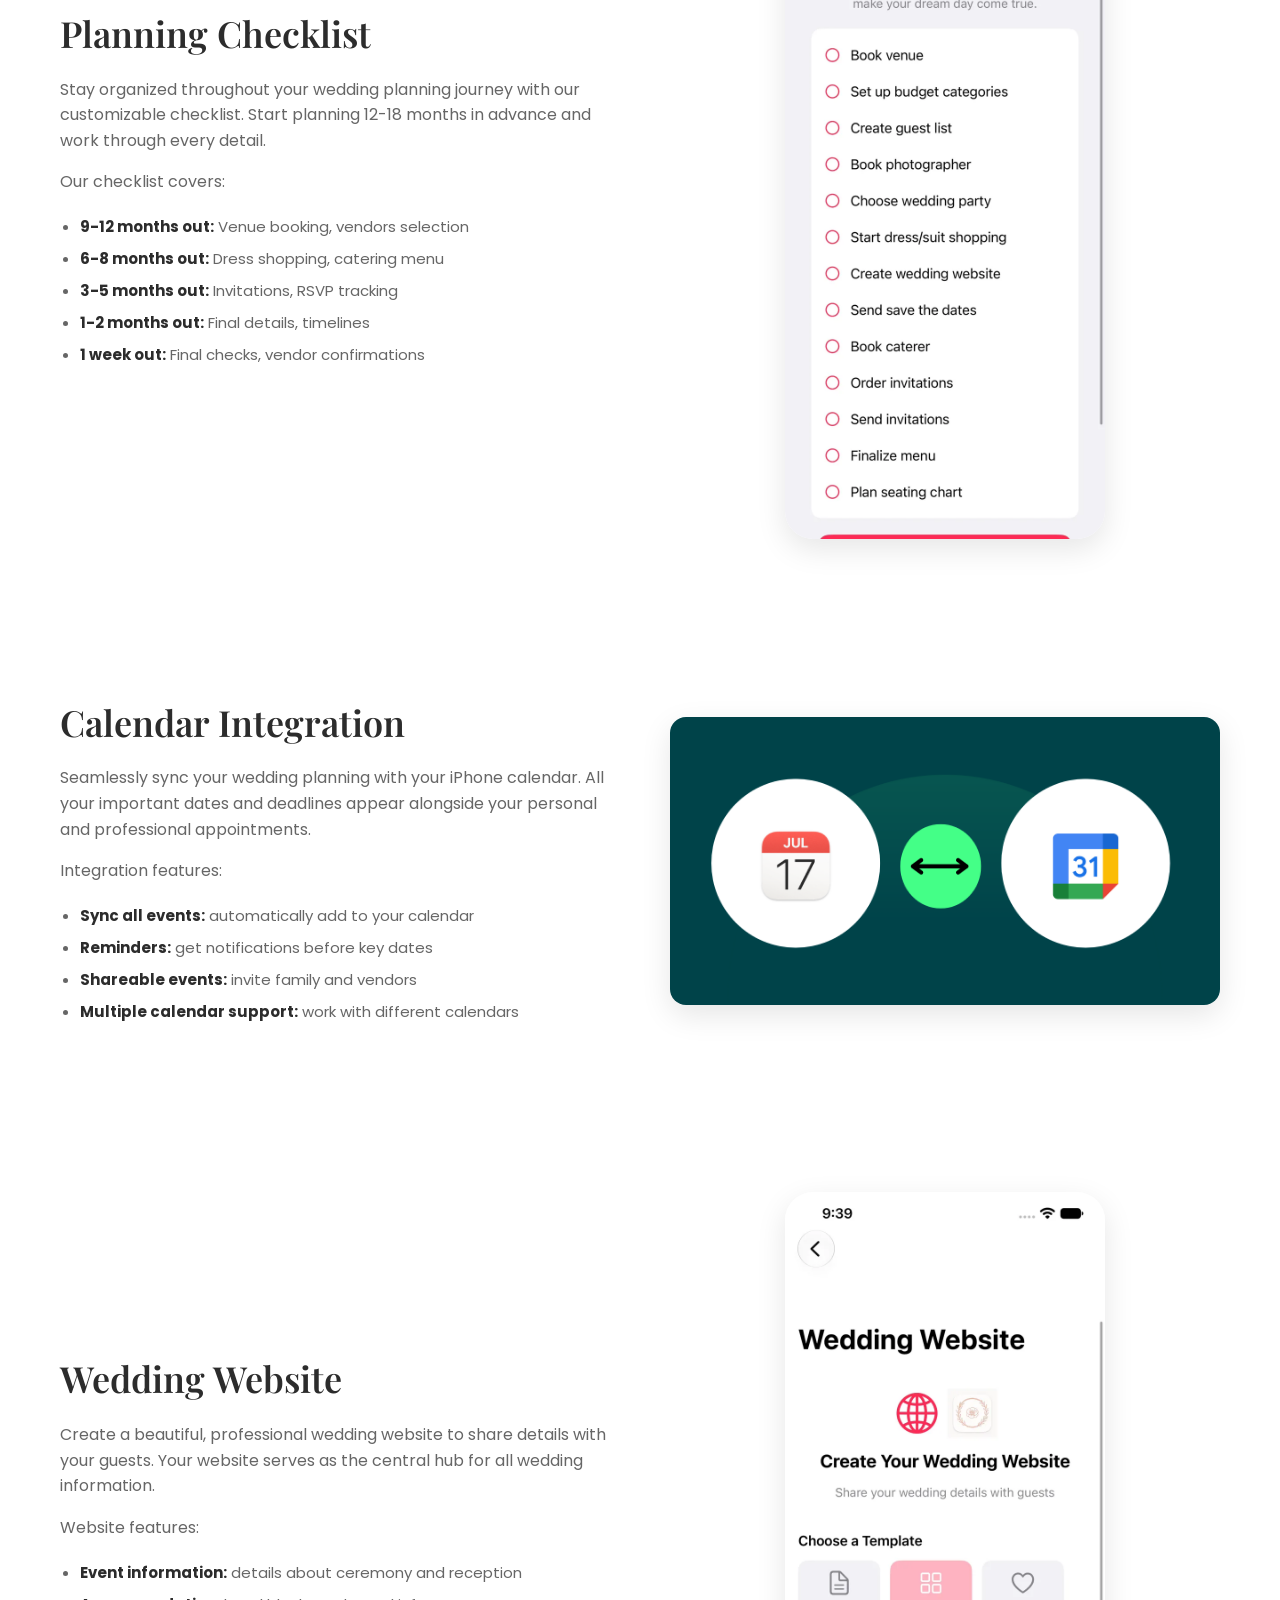
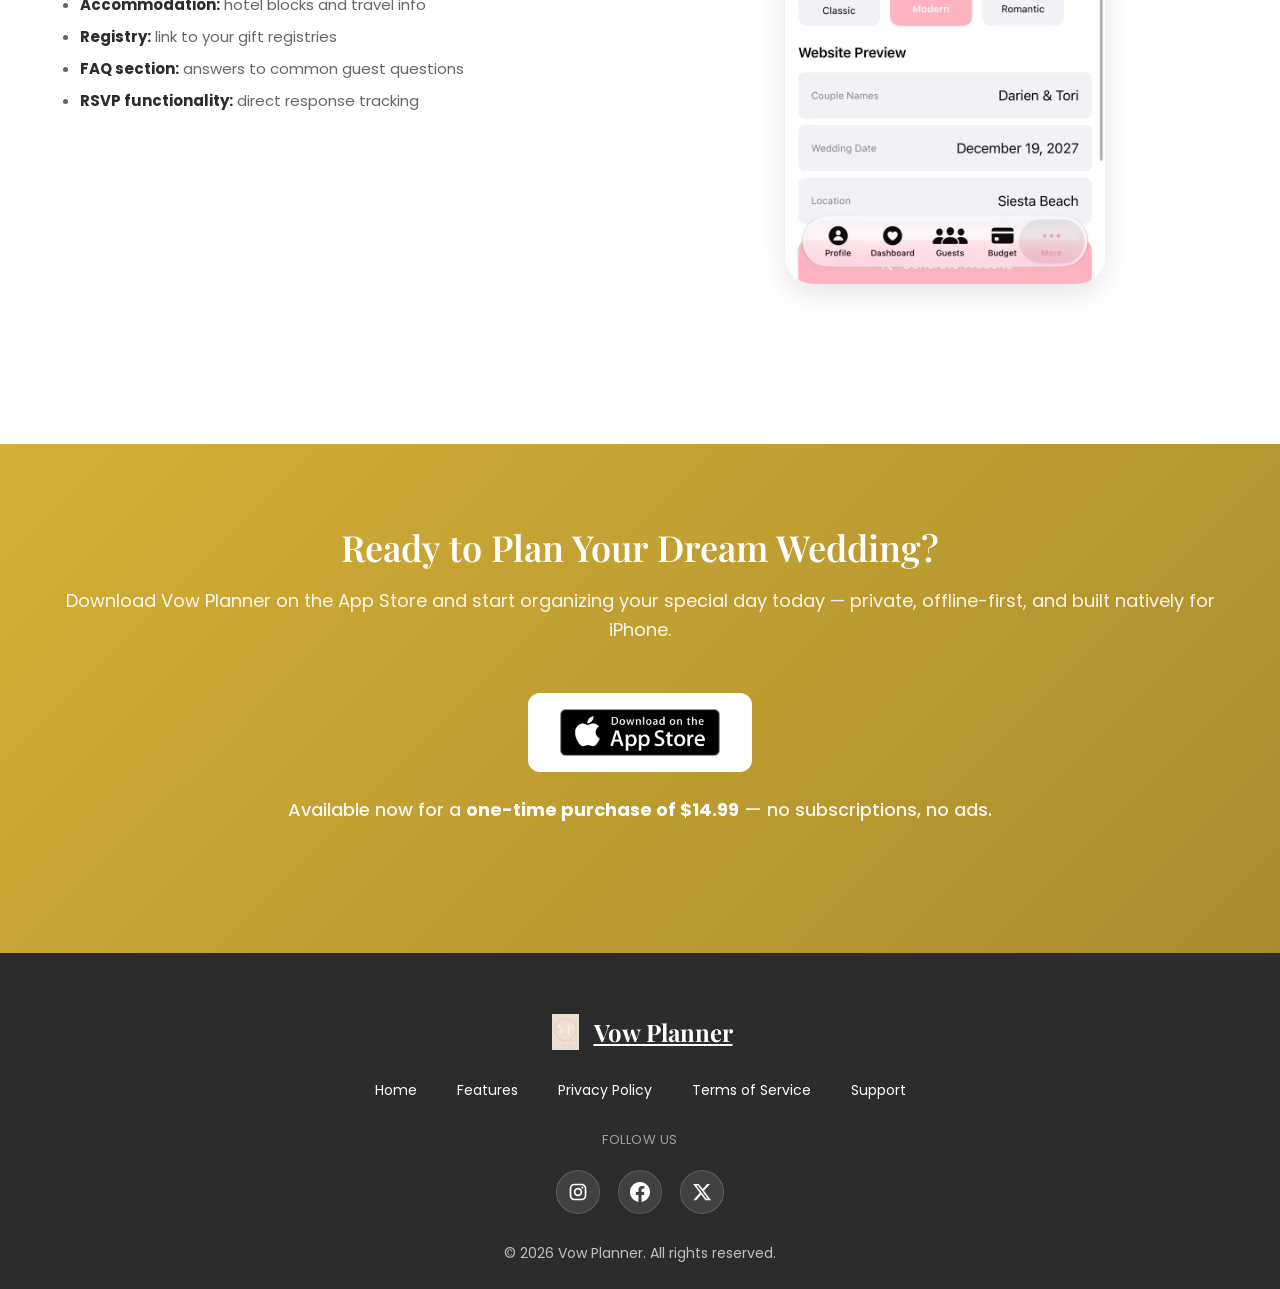
==== commit db41eb2a: "Replace stock feature photos with real app screenshots on features page" ====
--- a/features.html
+++ b/features.html
@@ -64,8 +64,8 @@
                         <li><strong>Share with your party:</strong> Share your timeline with key stakeholders</li>
                     </ul>
                 </div>
-                <div class="feature-detail-image">
-                    <img src="images/timeline.jpg" alt="Wedding couple planning their timeline together">
+                <div class="feature-detail-image app-screenshot">
+                    <img src="images/app-screenshots/timeline.webp" alt="Vow Planner Timeline screen on iPhone listing upcoming tasks such as Book Venue, Hire Photographer, and Send Save-the-Dates, each with a date and days-remaining badge" width="720" height="1558">
                 </div>
             </div>
             <div class="feature-detail-item reverse">
@@ -80,8 +80,8 @@
                         <li><strong>Address management:</strong> Store and organize guest contact information</li>
                     </ul>
                 </div>
-                <div class="feature-detail-image">
-                    <img src="images/guest-list.jpg" alt="Couples organizing their wedding guest list">
+                <div class="feature-detail-image app-screenshot">
+                    <img src="images/app-screenshots/guest-list.webp" alt="Vow Planner Guests screen on iPhone showing total and party counts, RSVP filters for All, Attending, Declined, and No Response, and an Add Guest button" width="720" height="1558" loading="lazy">
                 </div>
             </div>
             <div class="feature-detail-item">
@@ -97,8 +97,8 @@
                         <li><strong>Entertainment:</strong> Music and entertainment costs</li>
                     </ul>
                 </div>
-                <div class="feature-detail-image">
-                    <img src="images/wedding-planning.jpg" alt="Bride and groom reviewing wedding budget">
+                <div class="feature-detail-image app-screenshot">
+                    <img src="images/app-screenshots/budget.webp" alt="Vow Planner Budget screen on iPhone showing a $2,400 total budget with spent and remaining amounts, plus category budgets for Venue, Catering, Photography, and Attire" width="720" height="1558" loading="lazy">
                 </div>
             </div>
             <div class="feature-detail-item reverse">
@@ -114,8 +114,8 @@
                         <li><strong>1 week out:</strong> Final checks, vendor confirmations</li>
                     </ul>
                 </div>
-                <div class="feature-detail-image">
-                    <img src="images/wedding-checklist.jpg" alt="Couple checking off wedding planning tasks">
+                <div class="feature-detail-image app-screenshot">
+                    <img src="images/app-screenshots/checklist.webp" alt="Vow Planner personalized wedding checklist on iPhone with tasks like Book venue, Create guest list, Book photographer, and Create wedding website" width="720" height="1558" loading="lazy">
                 </div>
             </div>
             <div class="feature-detail-item">
@@ -147,8 +147,8 @@
                         <li><strong>RSVP functionality:</strong> direct response tracking</li>
                     </ul>
                 </div>
-                <div class="feature-detail-image">
-                    <img src="images/wedding-website.png" alt="Bride and groom planning wedding details">
+                <div class="feature-detail-image app-screenshot">
+                    <img src="images/app-screenshots/website-builder.webp" alt="Vow Planner Wedding Website screen on iPhone with Classic, Modern, and Romantic templates and a website preview showing couple names, wedding date, and location" width="720" height="1558" loading="lazy">
                 </div>
             </div>
         </div>
--- a/css/style.css
+++ b/css/style.css
@@ -72,8 +72,7 @@
 
 .nav-menu {
     display: flex;
-    gap: 24px;
-    flex-wrap: wrap;
+    gap: 30px;
 }
 
 .nav-menu a {
@@ -106,6 +105,7 @@
     transition: all 0.3s ease;
 }
 
+/* Hero section – decorative background is the main backing (covers the old white/cream) */
 .hero {
     padding: 160px 0 100px;
     background-image: url('../images/hero-background-v01-01.png');
@@ -115,6 +115,7 @@
     position: relative;
 }
 
+/* Very light overlay only for text readability – does not wipe out the background */
 .hero::before {
     content: '';
     position: absolute;
@@ -182,6 +183,10 @@
     margin: 0;
 }
 
+/*
+   Couple photo sits ON TOP of the decorative background.
+   The background fills the entire card so no plain white shows behind/around the photo.
+*/
 .hero-image {
     position: relative;
     border-radius: 24px;
@@ -191,6 +196,7 @@
     background-size: cover;
     background-position: center;
     background-repeat: no-repeat;
+    /* No large white padding – background is the backing */
     padding: 0;
 }
 
@@ -201,6 +207,7 @@
     border-radius: 24px;
     position: relative;
     z-index: 1;
+    /* Slight blend so any hard white edges of the photo are softened by the bg underneath */
     box-shadow: inset 0 0 0 1px rgba(255, 255, 255, 0.15);
 }
 
@@ -245,10 +252,9 @@
 }
 
 .feature-icon {
-    width: 72px;
-    height: 72px;
+    width: 64px;
+    height: 64px;
     margin-bottom: 24px;
-    object-fit: contain;
 }
 
 .feature-card h3 {
@@ -261,54 +267,6 @@
     color: var(--text-light);
     font-size: 15px;
     line-height: 1.7;
-}
-
-/* Lifestyle / editorial grid */
-.lifestyle-section {
-    padding: 80px 0 100px;
-    background: var(--cream);
-}
-
-.lifestyle-section h2 {
-    text-align: center;
-    font-size: 36px;
-    margin-bottom: 12px;
-    color: var(--text-dark);
-}
-
-.lifestyle-grid {
-    display: grid;
-    grid-template-columns: repeat(3, 1fr);
-    gap: 28px;
-}
-
-.lifestyle-card {
-    margin: 0;
-    border-radius: 16px;
-    overflow: hidden;
-    background: var(--white);
-    box-shadow: 0 10px 28px rgba(0, 0, 0, 0.06);
-    transition: transform 0.3s ease, box-shadow 0.3s ease;
-}
-
-.lifestyle-card:hover {
-    transform: translateY(-4px);
-    box-shadow: 0 16px 36px rgba(212, 175, 55, 0.18);
-}
-
-.lifestyle-card img {
-    width: 100%;
-    height: 240px;
-    object-fit: cover;
-    display: block;
-}
-
-.lifestyle-card figcaption {
-    padding: 16px 20px;
-    font-size: 15px;
-    font-weight: 500;
-    color: var(--text-dark);
-    text-align: center;
 }
 
 .download-section {
@@ -361,6 +319,24 @@
     height: auto;
 }
 
+.app-store-content {
+    display: flex;
+    flex-direction: column;
+    align-items: center;
+    gap: 5px;
+}
+
+.app-store-btn span {
+    font-size: 14px;
+    color: var(--text-light);
+}
+
+.app-store-text {
+    font-size: 18px;
+    font-weight: 600;
+    color: var(--text-dark);
+}
+
 .price-info {
     margin-top: 24px;
     color: rgba(255, 255, 255, 0.95);
@@ -419,6 +395,7 @@
     color: var(--primary-color);
 }
 
+/* Social media links */
 .footer-social {
     display: flex;
     align-items: center;
@@ -461,6 +438,12 @@
     fill: currentColor;
 }
 
+.social-link span {
+    font-size: 13px;
+    font-weight: 500;
+    letter-spacing: 0.02em;
+}
+
 .footer-social-label {
     width: 100%;
     text-align: center;
@@ -525,6 +508,10 @@
     flex-direction: row-reverse;
 }
 
+.feature-detail-content {
+    flex: 1;
+}
+
 .feature-detail-content h2 {
     font-size: 36px;
     margin-bottom: 20px;
@@ -550,6 +537,10 @@
 
 .feature-detail-content ul li strong {
     color: var(--text-dark);
+}
+
+.feature-detail-image {
+    flex: 1;
 }
 
 .feature-detail-image img {
@@ -559,6 +550,13 @@
     box-shadow: 0 10px 30px rgba(0, 0, 0, 0.1);
 }
 
+.feature-detail-image.app-screenshot img {
+    display: block;
+    max-width: 320px;
+    margin: 0 auto;
+    border-radius: 28px;
+}
+
 .legal-page {
     padding: 120px 0;
     background: var(--white);
@@ -602,113 +600,17 @@
     color: var(--text-dark);
 }
 
-/* Social page */
-.social-hero-banner {
-    padding: 0 0 40px;
-    background: linear-gradient(135deg, var(--cream) 0%, var(--white) 100%);
-}
-
-.social-hero-img {
-    width: 100%;
-    max-width: 720px;
-    height: auto;
-    display: block;
-    margin: 0 auto;
-    border-radius: 16px;
-    box-shadow: 0 12px 32px rgba(212, 175, 55, 0.2);
-}
-
-.social-links-section {
-    padding: 60px 0 80px;
-    background: var(--white);
-}
-
-.social-links-section h2 {
-    text-align: center;
-    font-size: 36px;
-    margin-bottom: 12px;
-}
-
-.social-cards {
-    display: grid;
-    grid-template-columns: repeat(auto-fit, minmax(240px, 1fr));
-    gap: 24px;
-}
-
-.social-card {
-    display: flex;
-    flex-direction: column;
-    align-items: center;
-    text-align: center;
-    padding: 36px 24px;
-    border-radius: 16px;
-    border: 1px solid var(--border-color);
-    text-decoration: none;
-    color: inherit;
-    transition: all 0.3s ease;
-    background: var(--white);
-}
-
-.social-card:hover {
-    transform: translateY(-5px);
-    border-color: var(--primary-color);
-    box-shadow: 0 14px 28px rgba(212, 175, 55, 0.15);
-}
-
-.social-card-icon {
-    width: 56px;
-    height: 56px;
-    border-radius: 50%;
-    display: flex;
-    align-items: center;
-    justify-content: center;
-    margin-bottom: 20px;
-    background: var(--cream);
-}
-
-.social-card-icon img {
-    width: 28px;
-    height: 28px;
-    object-fit: contain;
-}
-
-.social-card-icon svg {
-    width: 24px;
-    height: 24px;
-    fill: var(--text-dark);
-}
-
-.social-card h3 {
-    font-size: 22px;
-    margin-bottom: 10px;
-    color: var(--text-dark);
-}
-
-.social-card p {
-    font-size: 14px;
-    color: var(--text-light);
-    margin-bottom: 16px;
-    line-height: 1.6;
-    flex-grow: 1;
-}
-
-.social-card-cta {
-    font-size: 14px;
-    font-weight: 600;
-    color: var(--primary-color);
-}
-
 @media (max-width: 992px) {
     .hero h1 {
         font-size: 48px;
     }
-
+    
     .feature-detail-item {
         grid-template-columns: 1fr;
     }
-
-    .lifestyle-grid {
-        grid-template-columns: 1fr 1fr;
+    
+    .feature-detail-item.reverse {
+        flex-direction: column;
     }
 }
 
@@ -716,7 +618,7 @@
     .menu-toggle {
         display: flex;
     }
-
+    
     .nav-menu {
         position: fixed;
         top: 80px;
@@ -730,24 +632,24 @@
         transition: transform 0.3s ease;
         z-index: 999;
     }
-
+    
     .nav-menu.active {
         transform: translateX(0);
     }
-
+    
     .hero {
         padding: 120px 0 60px;
     }
-
+    
     .hero-content {
         grid-template-columns: 1fr;
         text-align: center;
     }
-
+    
     .hero h1 {
         font-size: 36px;
     }
-
+    
     .hero p {
         margin-left: auto;
         margin-right: auto;
@@ -756,38 +658,34 @@
     .app-download {
         align-items: center;
     }
-
+    
     .download-buttons {
         flex-direction: column;
     }
-
+    
     .features-grid {
         grid-template-columns: 1fr;
     }
-
+    
     .features-section {
         padding: 60px 0;
     }
-
-    .lifestyle-grid {
-        grid-template-columns: 1fr;
-    }
-
-    .lifestyle-card img {
-        height: 200px;
-    }
-
+    
     .features-detail {
         padding: 40px 0;
     }
-
+    
     .feature-detail-content h2 {
         font-size: 28px;
     }
-
+    
     .legal-page {
         padding: 60px 0;
     }
+    
+    .footer-content {
+        flex-direction: column;
+    }
 
     .footer-links {
         gap: 16px 24px;
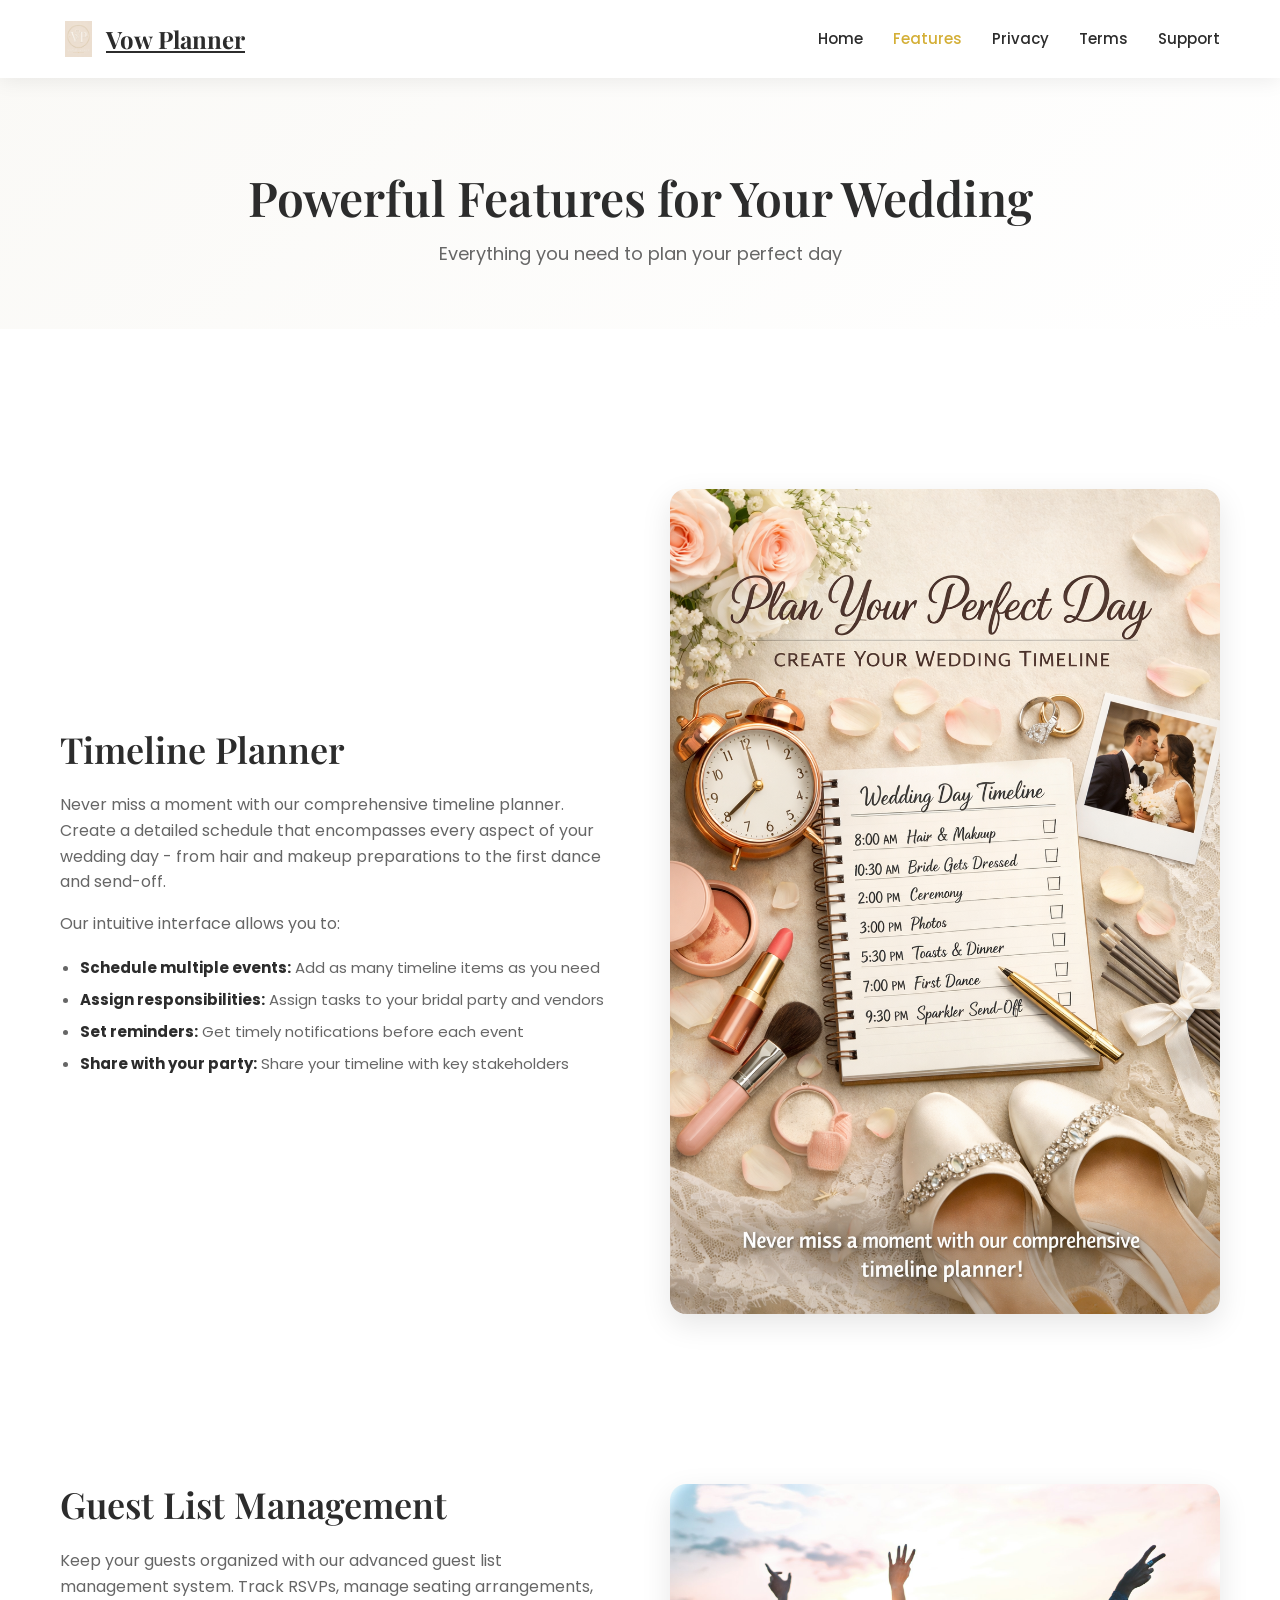
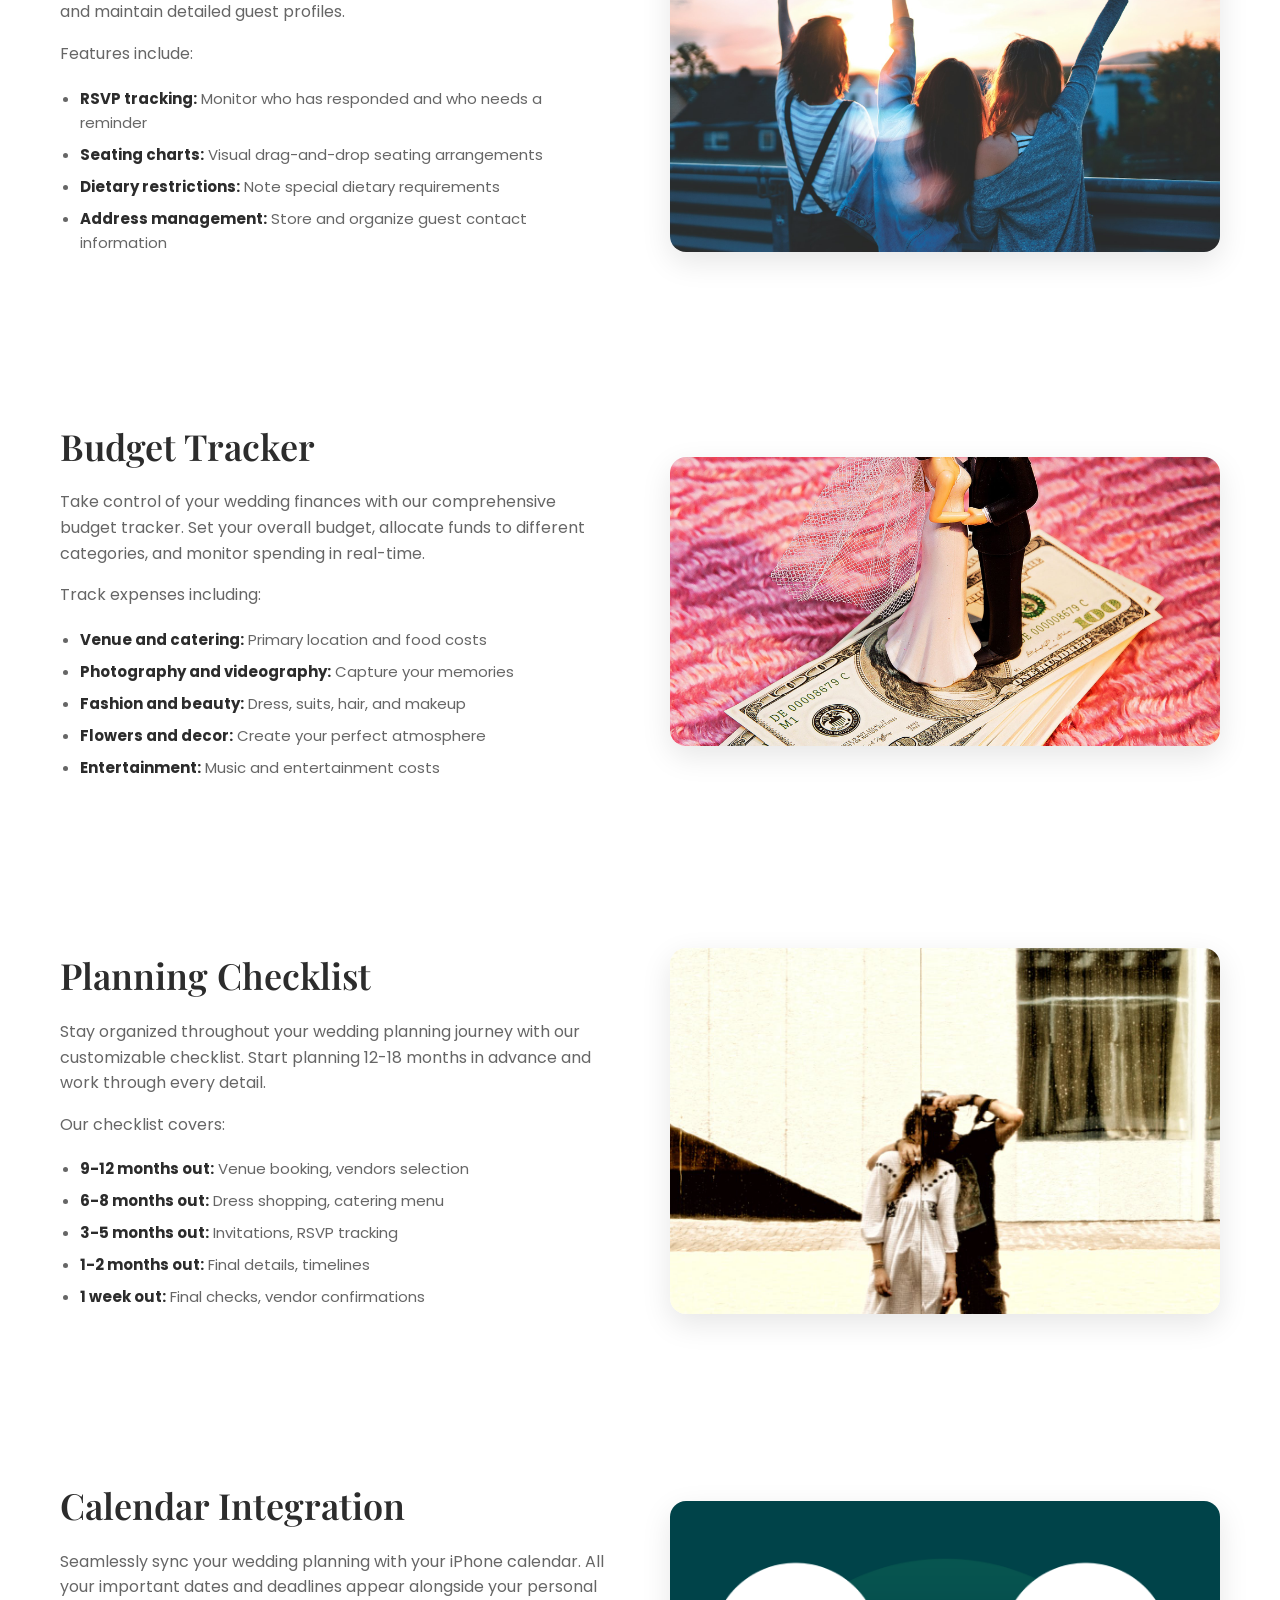
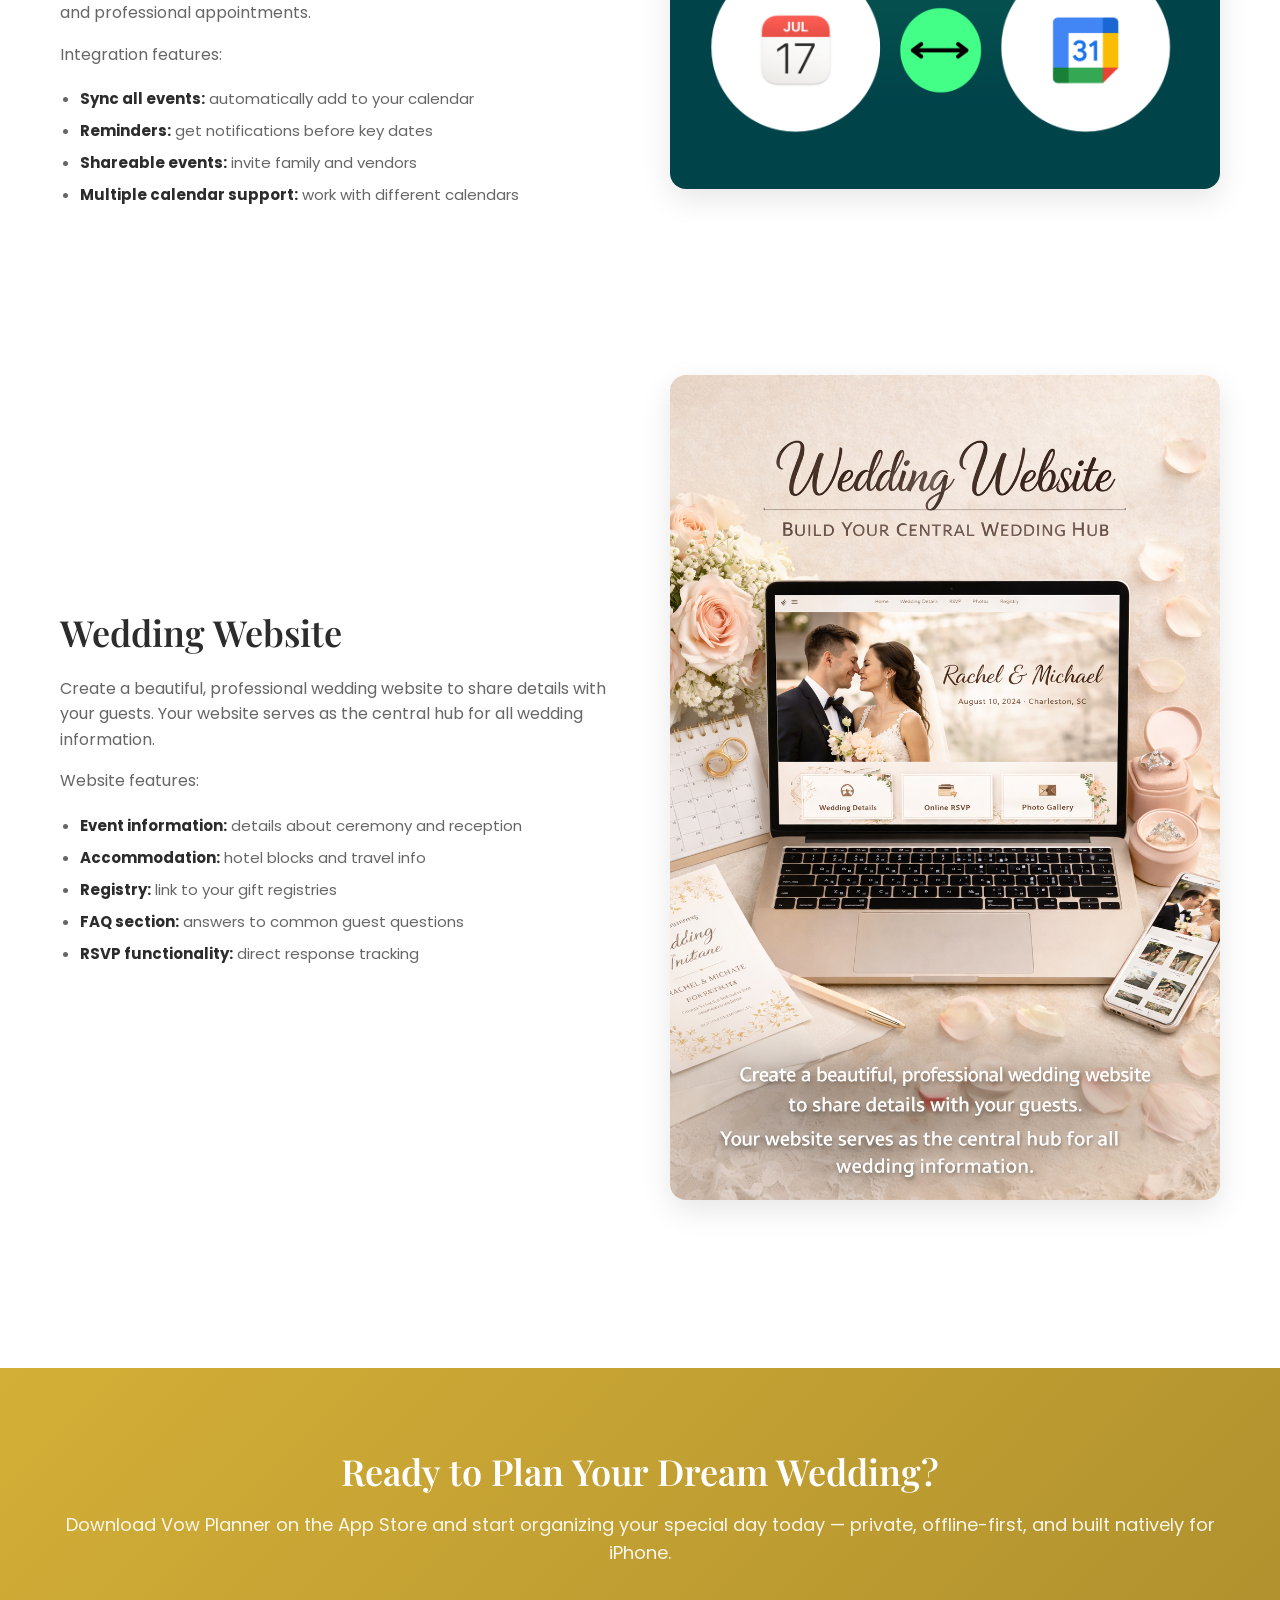
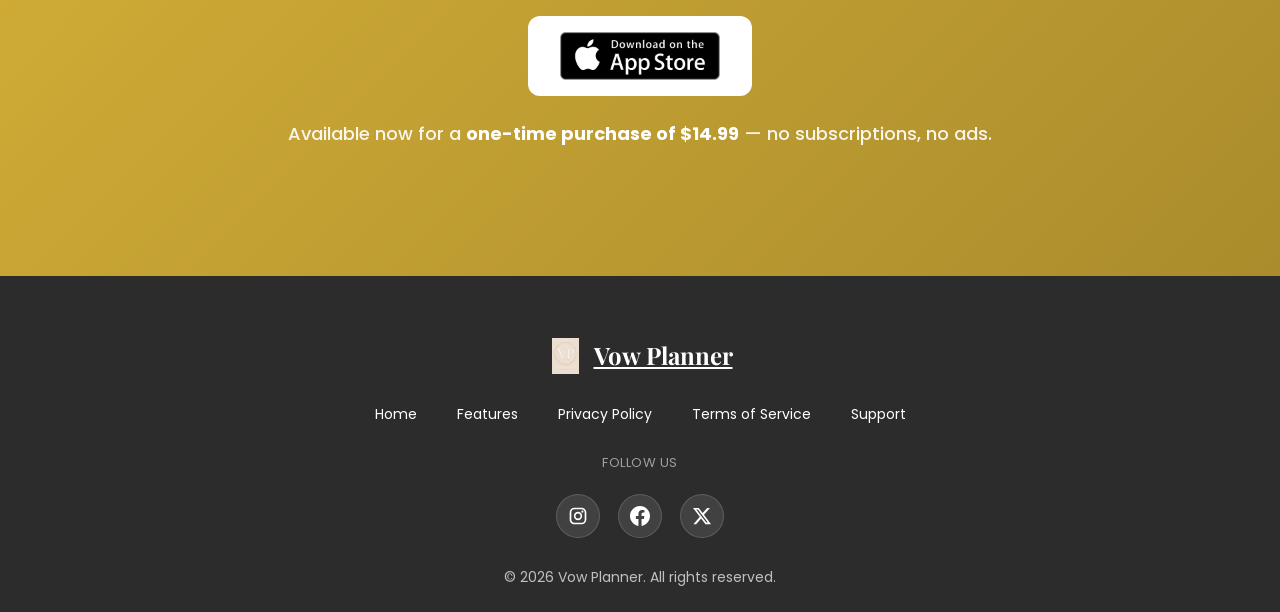
==== commit 72f223de: "Revert "Merge pull request #5 from djdarien/real-app-screenshots" This reverts commit a66db683a00fe0" ====
--- a/features.html
+++ b/features.html
@@ -64,8 +64,8 @@
                         <li><strong>Share with your party:</strong> Share your timeline with key stakeholders</li>
                     </ul>
                 </div>
-                <div class="feature-detail-image app-screenshot">
-                    <img src="images/app-screenshots/timeline.webp" alt="Vow Planner Timeline screen on iPhone listing upcoming tasks such as Book Venue, Hire Photographer, and Send Save-the-Dates, each with a date and days-remaining badge" width="720" height="1558">
+                <div class="feature-detail-image">
+                    <img src="images/timeline.jpg" alt="Wedding couple planning their timeline together">
                 </div>
             </div>
             <div class="feature-detail-item reverse">
@@ -80,8 +80,8 @@
                         <li><strong>Address management:</strong> Store and organize guest contact information</li>
                     </ul>
                 </div>
-                <div class="feature-detail-image app-screenshot">
-                    <img src="images/app-screenshots/guest-list.webp" alt="Vow Planner Guests screen on iPhone showing total and party counts, RSVP filters for All, Attending, Declined, and No Response, and an Add Guest button" width="720" height="1558" loading="lazy">
+                <div class="feature-detail-image">
+                    <img src="images/guest-list.jpg" alt="Couples organizing their wedding guest list">
                 </div>
             </div>
             <div class="feature-detail-item">
@@ -97,8 +97,8 @@
                         <li><strong>Entertainment:</strong> Music and entertainment costs</li>
                     </ul>
                 </div>
-                <div class="feature-detail-image app-screenshot">
-                    <img src="images/app-screenshots/budget.webp" alt="Vow Planner Budget screen on iPhone showing a $2,400 total budget with spent and remaining amounts, plus category budgets for Venue, Catering, Photography, and Attire" width="720" height="1558" loading="lazy">
+                <div class="feature-detail-image">
+                    <img src="images/wedding-planning.jpg" alt="Bride and groom reviewing wedding budget">
                 </div>
             </div>
             <div class="feature-detail-item reverse">
@@ -114,8 +114,8 @@
                         <li><strong>1 week out:</strong> Final checks, vendor confirmations</li>
                     </ul>
                 </div>
-                <div class="feature-detail-image app-screenshot">
-                    <img src="images/app-screenshots/checklist.webp" alt="Vow Planner personalized wedding checklist on iPhone with tasks like Book venue, Create guest list, Book photographer, and Create wedding website" width="720" height="1558" loading="lazy">
+                <div class="feature-detail-image">
+                    <img src="images/wedding-checklist.jpg" alt="Couple checking off wedding planning tasks">
                 </div>
             </div>
             <div class="feature-detail-item">
@@ -147,8 +147,8 @@
                         <li><strong>RSVP functionality:</strong> direct response tracking</li>
                     </ul>
                 </div>
-                <div class="feature-detail-image app-screenshot">
-                    <img src="images/app-screenshots/website-builder.webp" alt="Vow Planner Wedding Website screen on iPhone with Classic, Modern, and Romantic templates and a website preview showing couple names, wedding date, and location" width="720" height="1558" loading="lazy">
+                <div class="feature-detail-image">
+                    <img src="images/wedding-website.png" alt="Bride and groom planning wedding details">
                 </div>
             </div>
         </div>
--- a/css/style.css
+++ b/css/style.css
@@ -550,13 +550,6 @@
     box-shadow: 0 10px 30px rgba(0, 0, 0, 0.1);
 }
 
-.feature-detail-image.app-screenshot img {
-    display: block;
-    max-width: 320px;
-    margin: 0 auto;
-    border-radius: 28px;
-}
-
 .legal-page {
     padding: 120px 0;
     background: var(--white);
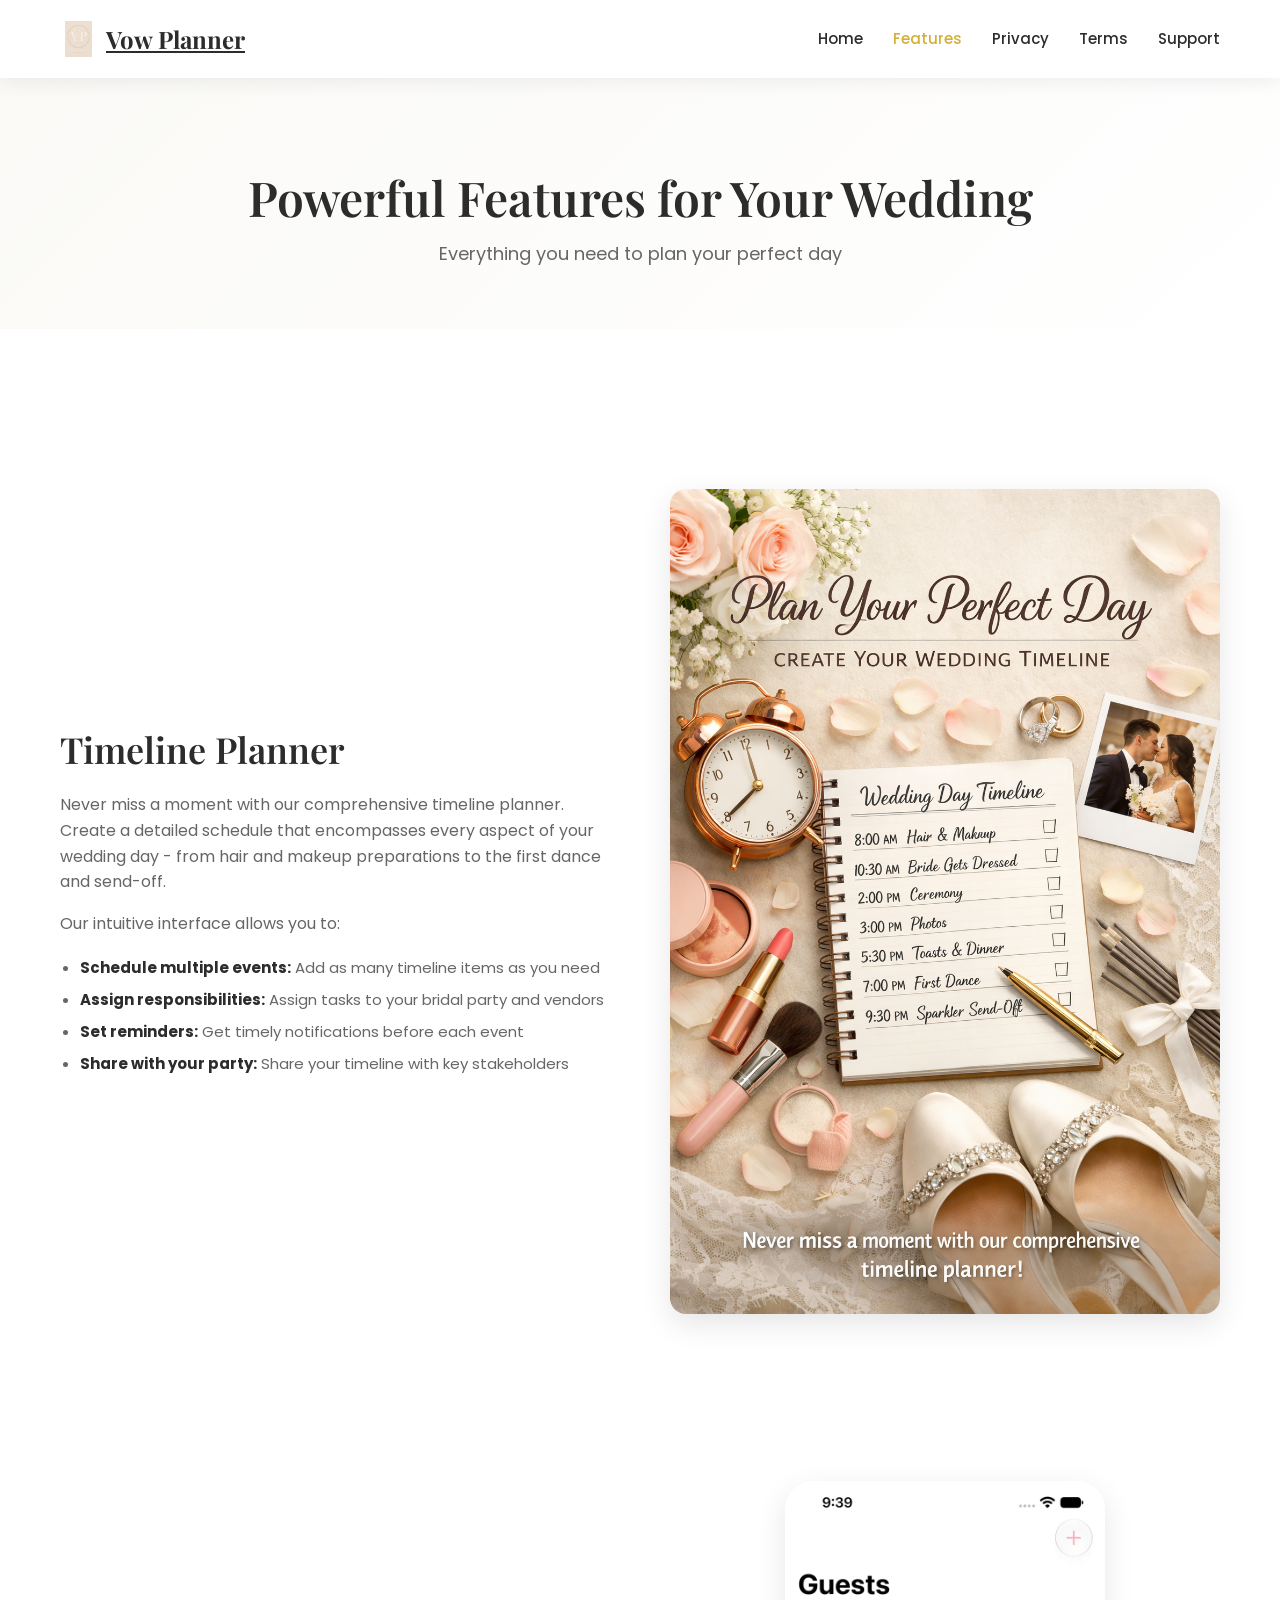
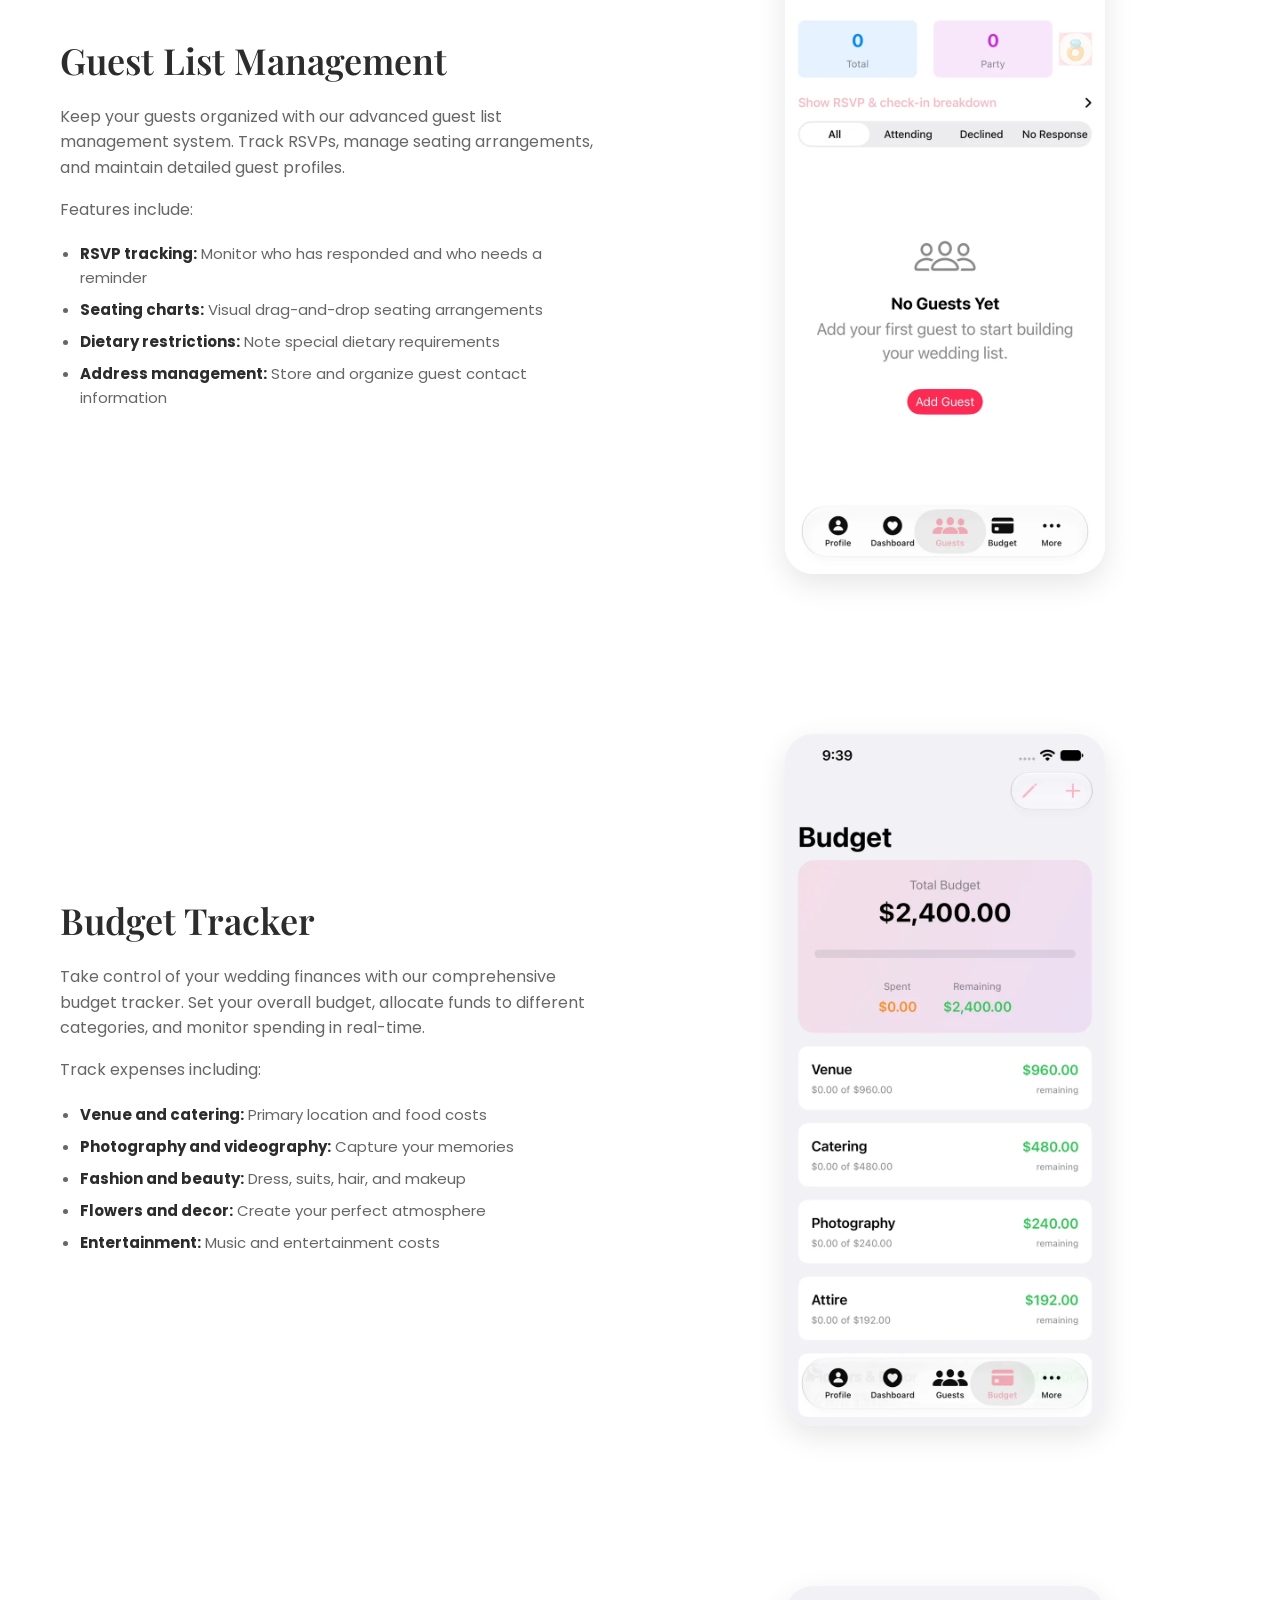
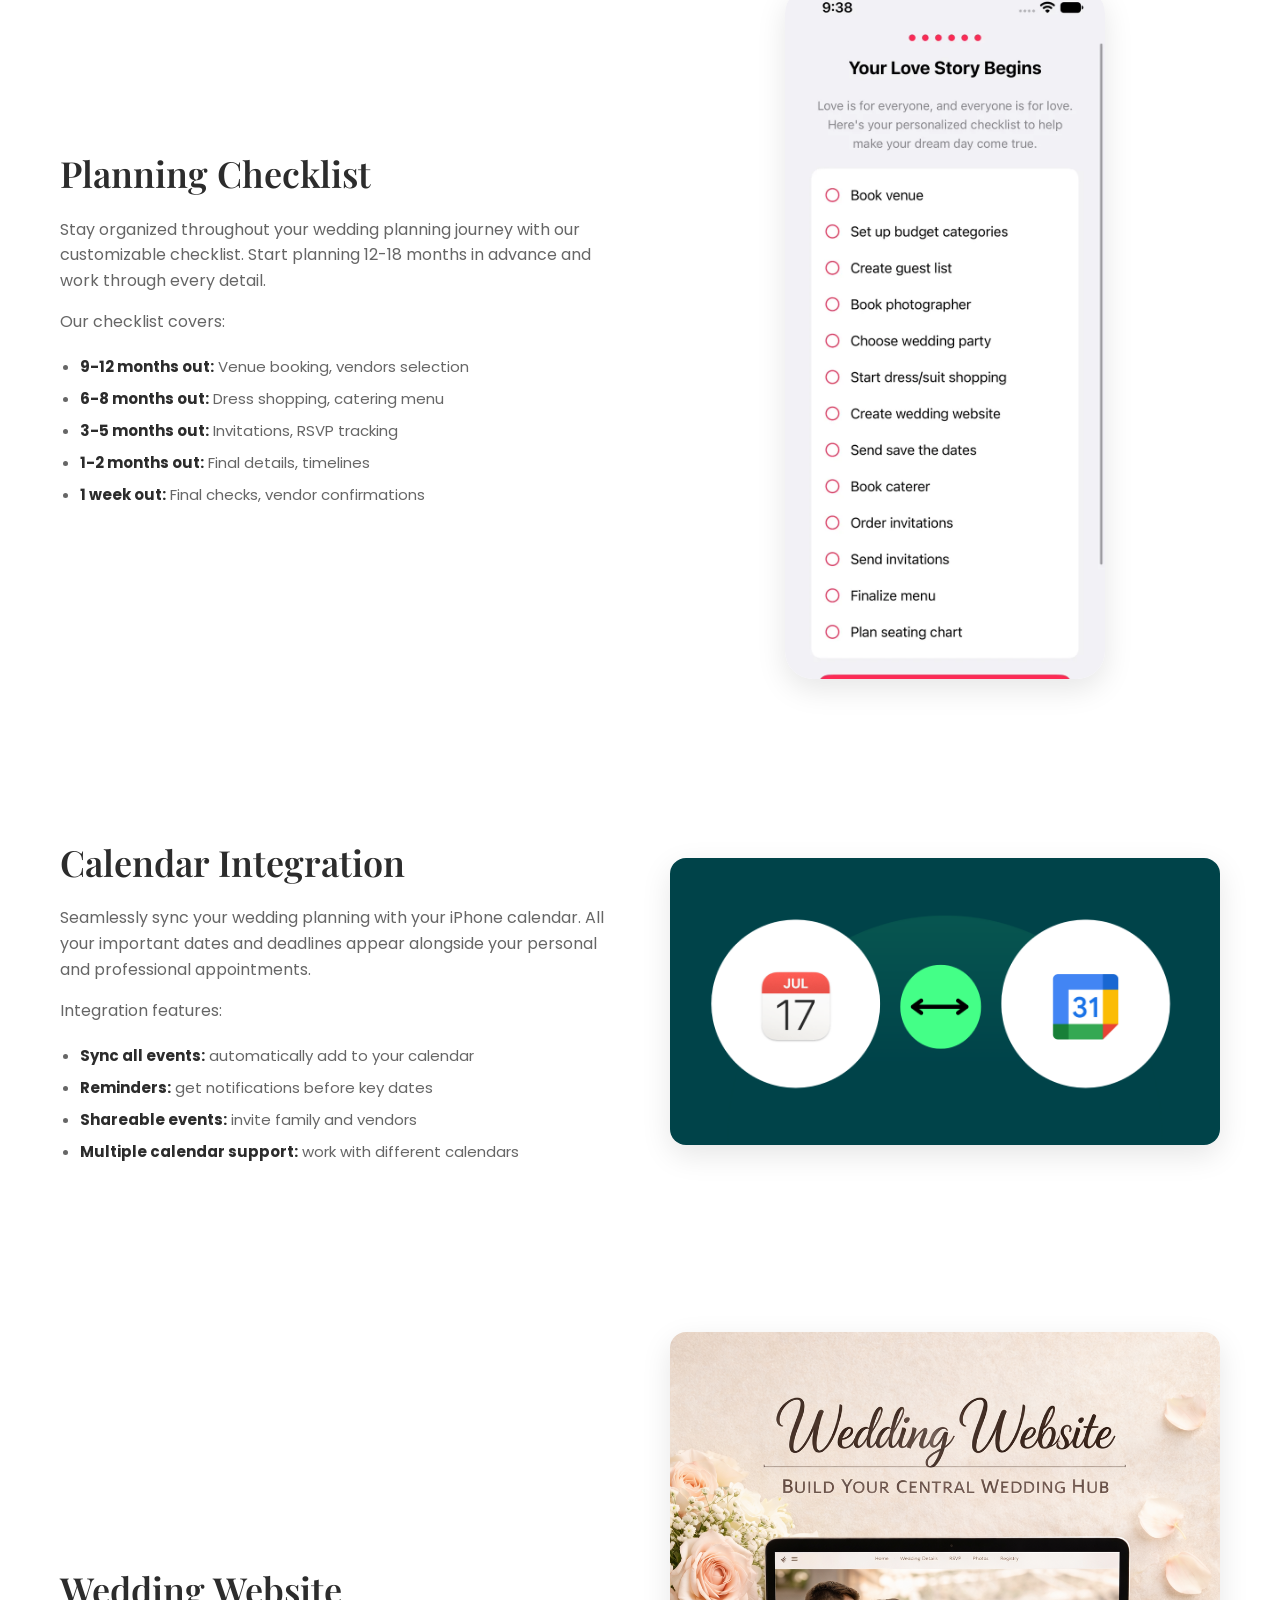
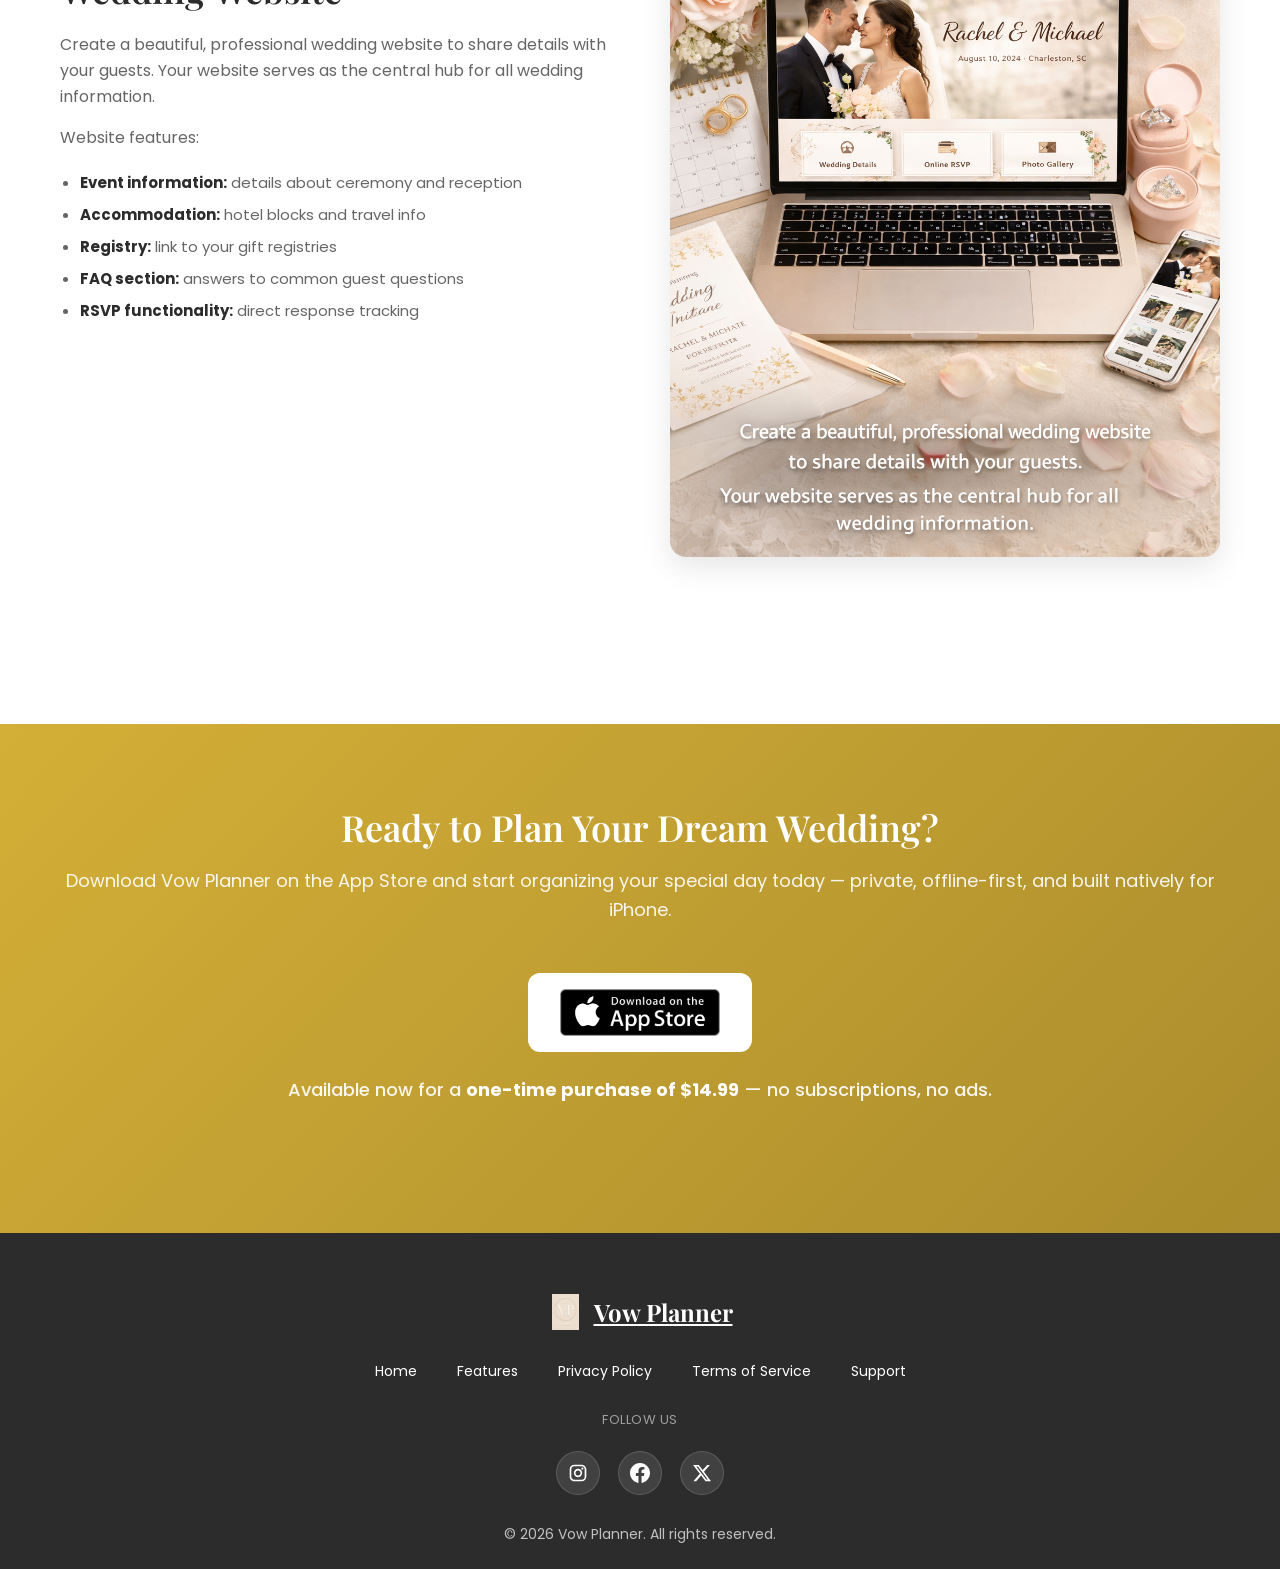
==== commit ac05f40b: "Restore privacy-clean app screenshots (guest list, budget, checklist) on features page" ====
--- a/features.html
+++ b/features.html
@@ -80,8 +80,8 @@
                         <li><strong>Address management:</strong> Store and organize guest contact information</li>
                     </ul>
                 </div>
-                <div class="feature-detail-image">
-                    <img src="images/guest-list.jpg" alt="Couples organizing their wedding guest list">
+                <div class="feature-detail-image app-screenshot">
+                    <img src="images/app-screenshots/guest-list.webp" alt="Vow Planner Guests screen on iPhone showing total and party counts, RSVP filters for All, Attending, Declined, and No Response, and an Add Guest button" width="720" height="1558" loading="lazy">
                 </div>
             </div>
             <div class="feature-detail-item">
@@ -97,8 +97,8 @@
                         <li><strong>Entertainment:</strong> Music and entertainment costs</li>
                     </ul>
                 </div>
-                <div class="feature-detail-image">
-                    <img src="images/wedding-planning.jpg" alt="Bride and groom reviewing wedding budget">
+                <div class="feature-detail-image app-screenshot">
+                    <img src="images/app-screenshots/budget.webp" alt="Vow Planner Budget screen on iPhone showing a total budget with spent and remaining amounts, plus category budgets for Venue, Catering, Photography, and Attire" width="720" height="1558" loading="lazy">
                 </div>
             </div>
             <div class="feature-detail-item reverse">
@@ -114,8 +114,8 @@
                         <li><strong>1 week out:</strong> Final checks, vendor confirmations</li>
                     </ul>
                 </div>
-                <div class="feature-detail-image">
-                    <img src="images/wedding-checklist.jpg" alt="Couple checking off wedding planning tasks">
+                <div class="feature-detail-image app-screenshot">
+                    <img src="images/app-screenshots/checklist.webp" alt="Vow Planner personalized wedding checklist on iPhone with tasks like Book venue, Create guest list, Book photographer, and Create wedding website" width="720" height="1558" loading="lazy">
                 </div>
             </div>
             <div class="feature-detail-item">
--- a/css/style.css
+++ b/css/style.css
@@ -550,6 +550,13 @@
     box-shadow: 0 10px 30px rgba(0, 0, 0, 0.1);
 }
 
+.feature-detail-image.app-screenshot img {
+    display: block;
+    max-width: 320px;
+    margin: 0 auto;
+    border-radius: 28px;
+}
+
 .legal-page {
     padding: 120px 0;
     background: var(--white);
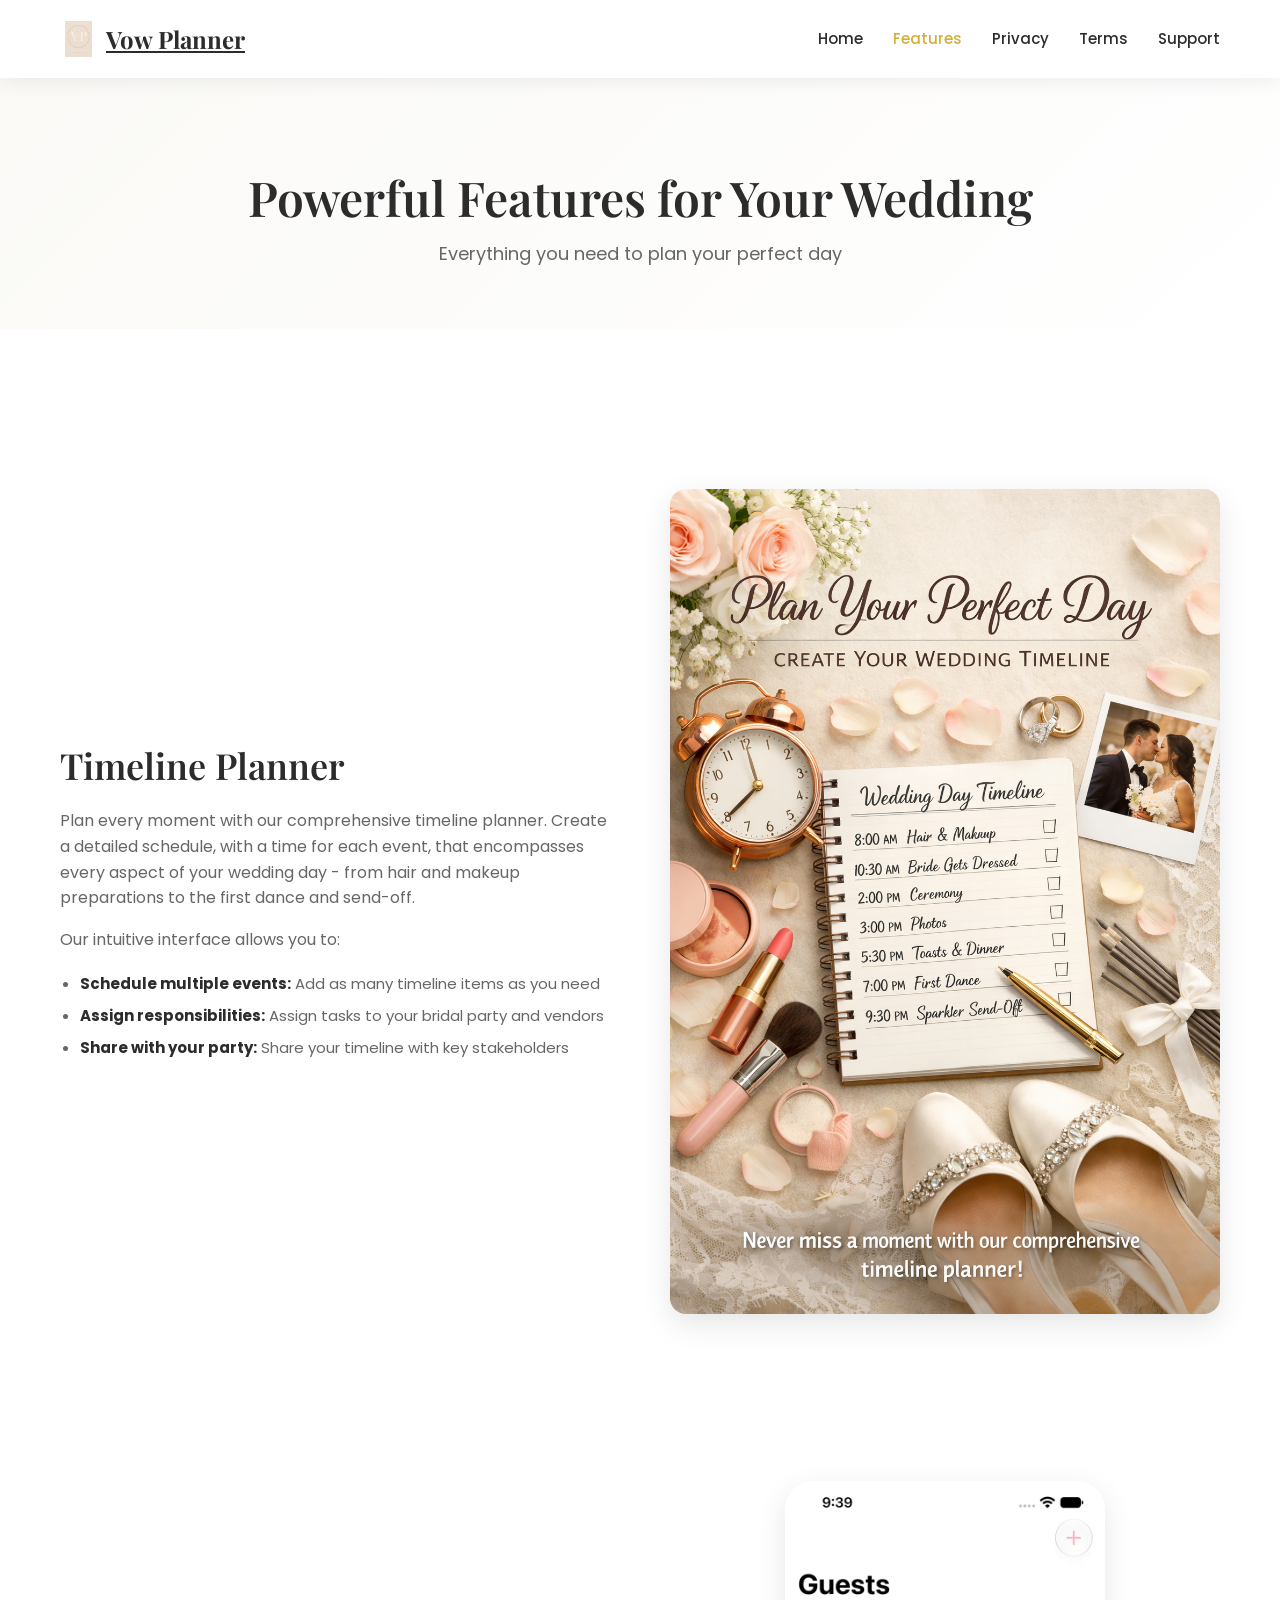
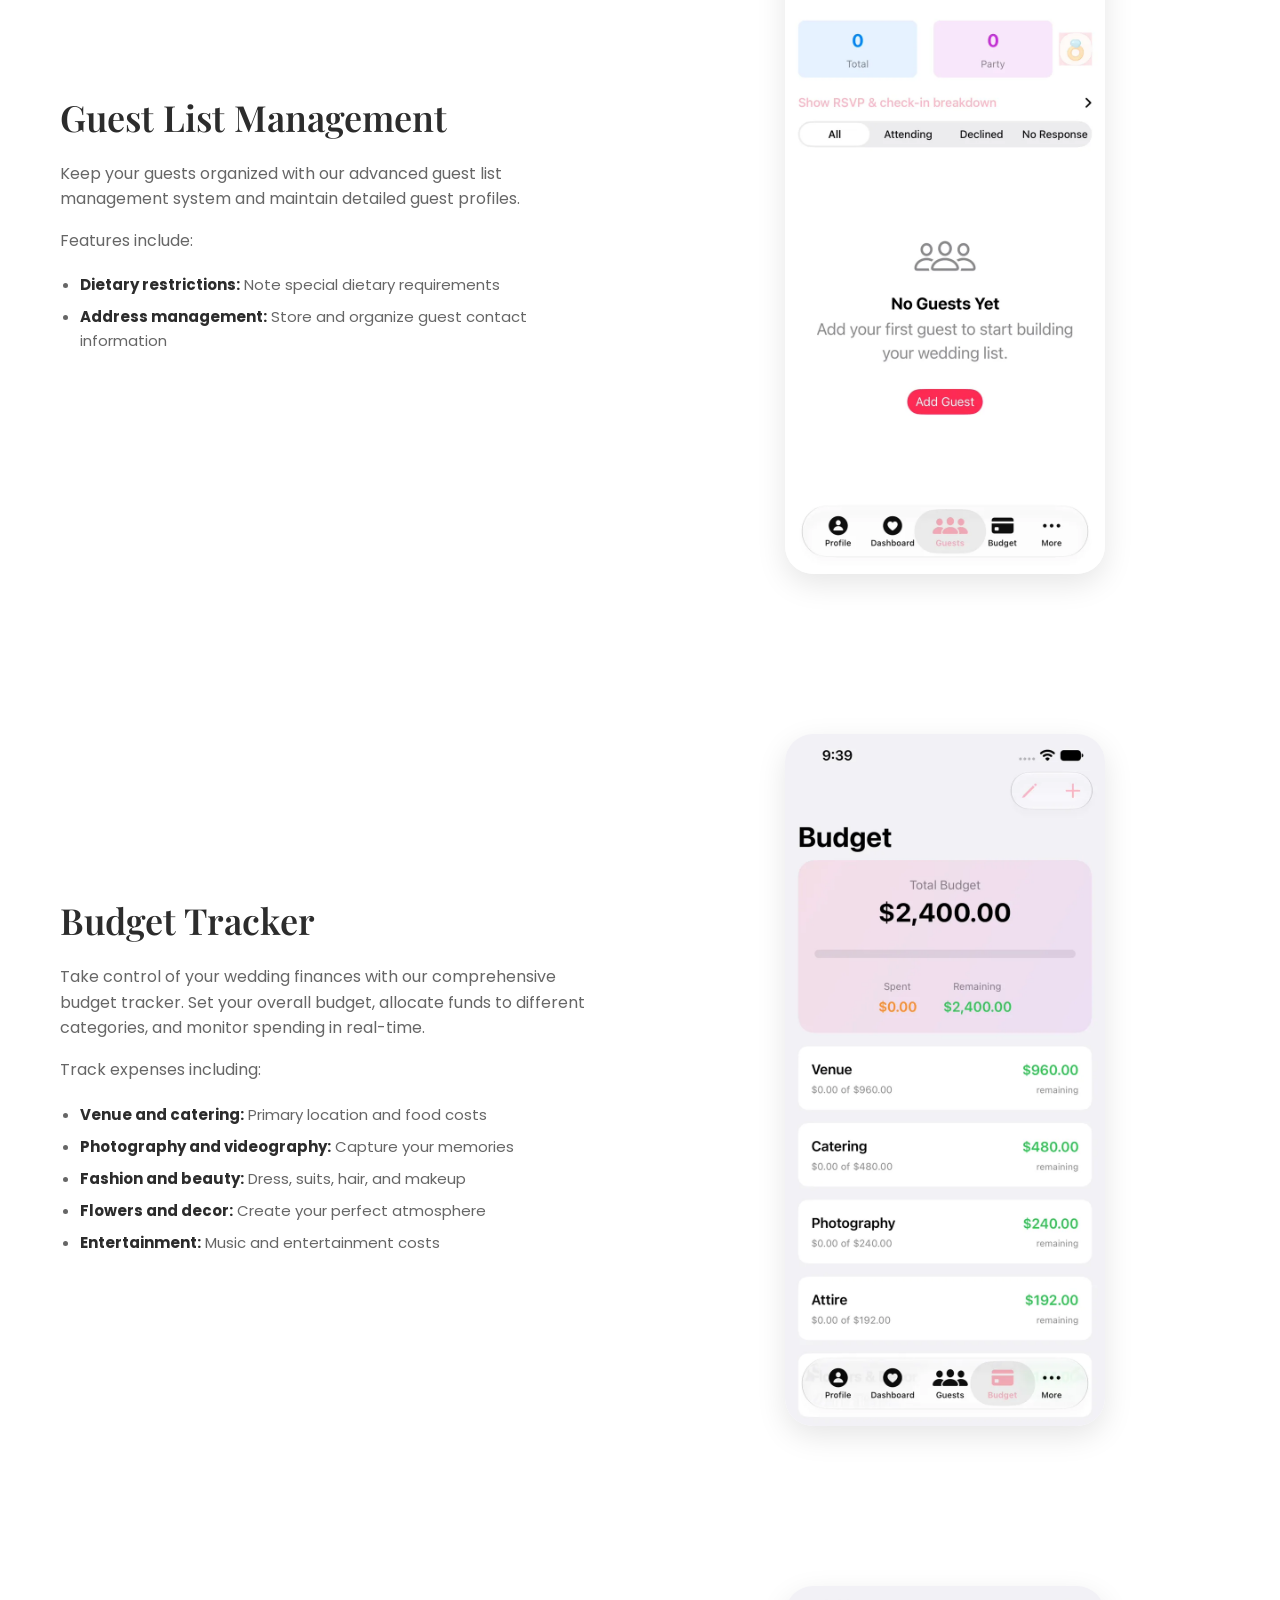
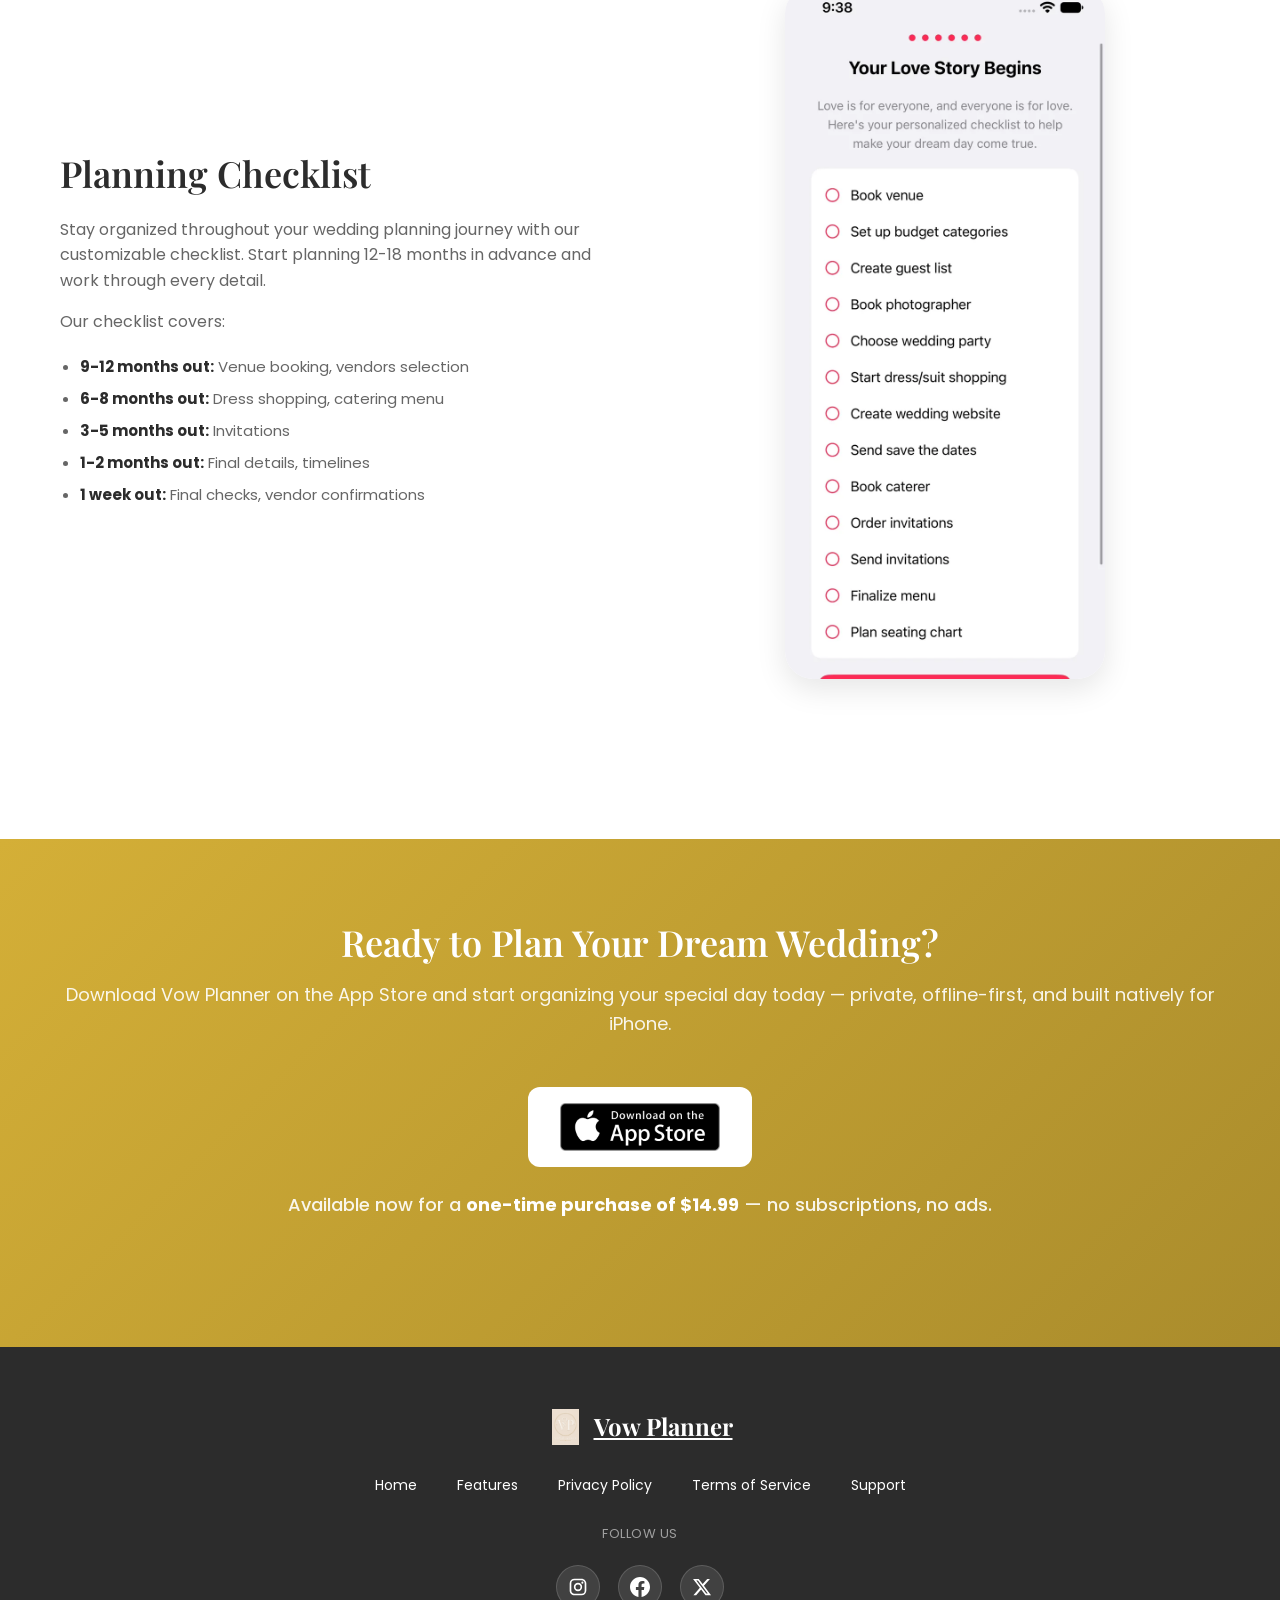
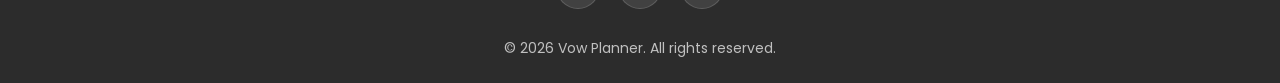
==== commit d72375bc: "Remove unconfirmed feature claims (calendar, wedding website, RSVP, seating, reminders)" ====
--- a/features.html
+++ b/features.html
@@ -4,7 +4,7 @@
     <meta charset="UTF-8">
     <meta name="viewport" content="width=device-width, initial-scale=1.0">
     <title>Vow Planner - Features</title>
-    <meta name="description" content="Explore Vow Planner features: timeline, guest list, budget tracker, checklist, calendar sync, and wedding website — all private and offline-first on iPhone.">
+    <meta name="description" content="Explore Vow Planner features: timeline, guest list, budget tracker, and checklist — all private and offline-first on iPhone.">
     <link rel="canonical" href="https://vowplanner.goodvibez.life/features.html">
     <link rel="stylesheet" href="css/style.css">
     <link rel="preconnect" href="https://fonts.googleapis.com">
@@ -55,12 +55,11 @@
             <div class="feature-detail-item">
                 <div class="feature-detail-content">
                     <h2>Timeline Planner</h2>
-                    <p>Never miss a moment with our comprehensive timeline planner. Create a detailed schedule that encompasses every aspect of your wedding day - from hair and makeup preparations to the first dance and send-off.</p>
+                    <p>Plan every moment with our comprehensive timeline planner. Create a detailed schedule, with a time for each event, that encompasses every aspect of your wedding day - from hair and makeup preparations to the first dance and send-off.</p>
                     <p>Our intuitive interface allows you to:</p>
                     <ul>
                         <li><strong>Schedule multiple events:</strong> Add as many timeline items as you need</li>
                         <li><strong>Assign responsibilities:</strong> Assign tasks to your bridal party and vendors</li>
-                        <li><strong>Set reminders:</strong> Get timely notifications before each event</li>
                         <li><strong>Share with your party:</strong> Share your timeline with key stakeholders</li>
                     </ul>
                 </div>
@@ -71,11 +70,9 @@
             <div class="feature-detail-item reverse">
                 <div class="feature-detail-content">
                     <h2>Guest List Management</h2>
-                    <p>Keep your guests organized with our advanced guest list management system. Track RSVPs, manage seating arrangements, and maintain detailed guest profiles.</p>
+                    <p>Keep your guests organized with our advanced guest list management system and maintain detailed guest profiles.</p>
                     <p>Features include:</p>
                     <ul>
-                        <li><strong>RSVP tracking:</strong> Monitor who has responded and who needs a reminder</li>
-                        <li><strong>Seating charts:</strong> Visual drag-and-drop seating arrangements</li>
                         <li><strong>Dietary restrictions:</strong> Note special dietary requirements</li>
                         <li><strong>Address management:</strong> Store and organize guest contact information</li>
                     </ul>
@@ -109,46 +106,13 @@
                     <ul>
                         <li><strong>9-12 months out:</strong> Venue booking, vendors selection</li>
                         <li><strong>6-8 months out:</strong> Dress shopping, catering menu</li>
-                        <li><strong>3-5 months out:</strong> Invitations, RSVP tracking</li>
+                        <li><strong>3-5 months out:</strong> Invitations</li>
                         <li><strong>1-2 months out:</strong> Final details, timelines</li>
                         <li><strong>1 week out:</strong> Final checks, vendor confirmations</li>
                     </ul>
                 </div>
                 <div class="feature-detail-image app-screenshot">
                     <img src="images/app-screenshots/checklist.webp" alt="Vow Planner personalized wedding checklist on iPhone with tasks like Book venue, Create guest list, Book photographer, and Create wedding website" width="720" height="1558" loading="lazy">
-                </div>
-            </div>
-            <div class="feature-detail-item">
-                <div class="feature-detail-content">
-                    <h2>Calendar Integration</h2>
-                    <p>Seamlessly sync your wedding planning with your iPhone calendar. All your important dates and deadlines appear alongside your personal and professional appointments.</p>
-                    <p>Integration features:</p>
-                    <ul>
-                        <li><strong>Sync all events:</strong> automatically add to your calendar</li>
-                        <li><strong>Reminders:</strong> get notifications before key dates</li>
-                        <li><strong>Shareable events:</strong> invite family and vendors</li>
-                        <li><strong>Multiple calendar support:</strong> work with different calendars</li>
-                    </ul>
-                </div>
-                <div class="feature-detail-image">
-                    <img src="images/wedding-calendar.jpg" alt="Wedding couple checking wedding calendar on phone">
-                </div>
-            </div>
-            <div class="feature-detail-item reverse">
-                <div class="feature-detail-content">
-                    <h2>Wedding Website</h2>
-                    <p>Create a beautiful, professional wedding website to share details with your guests. Your website serves as the central hub for all wedding information.</p>
-                    <p>Website features:</p>
-                    <ul>
-                        <li><strong>Event information:</strong> details about ceremony and reception</li>
-                        <li><strong>Accommodation:</strong> hotel blocks and travel info</li>
-                        <li><strong>Registry:</strong> link to your gift registries</li>
-                        <li><strong>FAQ section:</strong> answers to common guest questions</li>
-                        <li><strong>RSVP functionality:</strong> direct response tracking</li>
-                    </ul>
-                </div>
-                <div class="feature-detail-image">
-                    <img src="images/wedding-website.png" alt="Bride and groom planning wedding details">
                 </div>
             </div>
         </div>
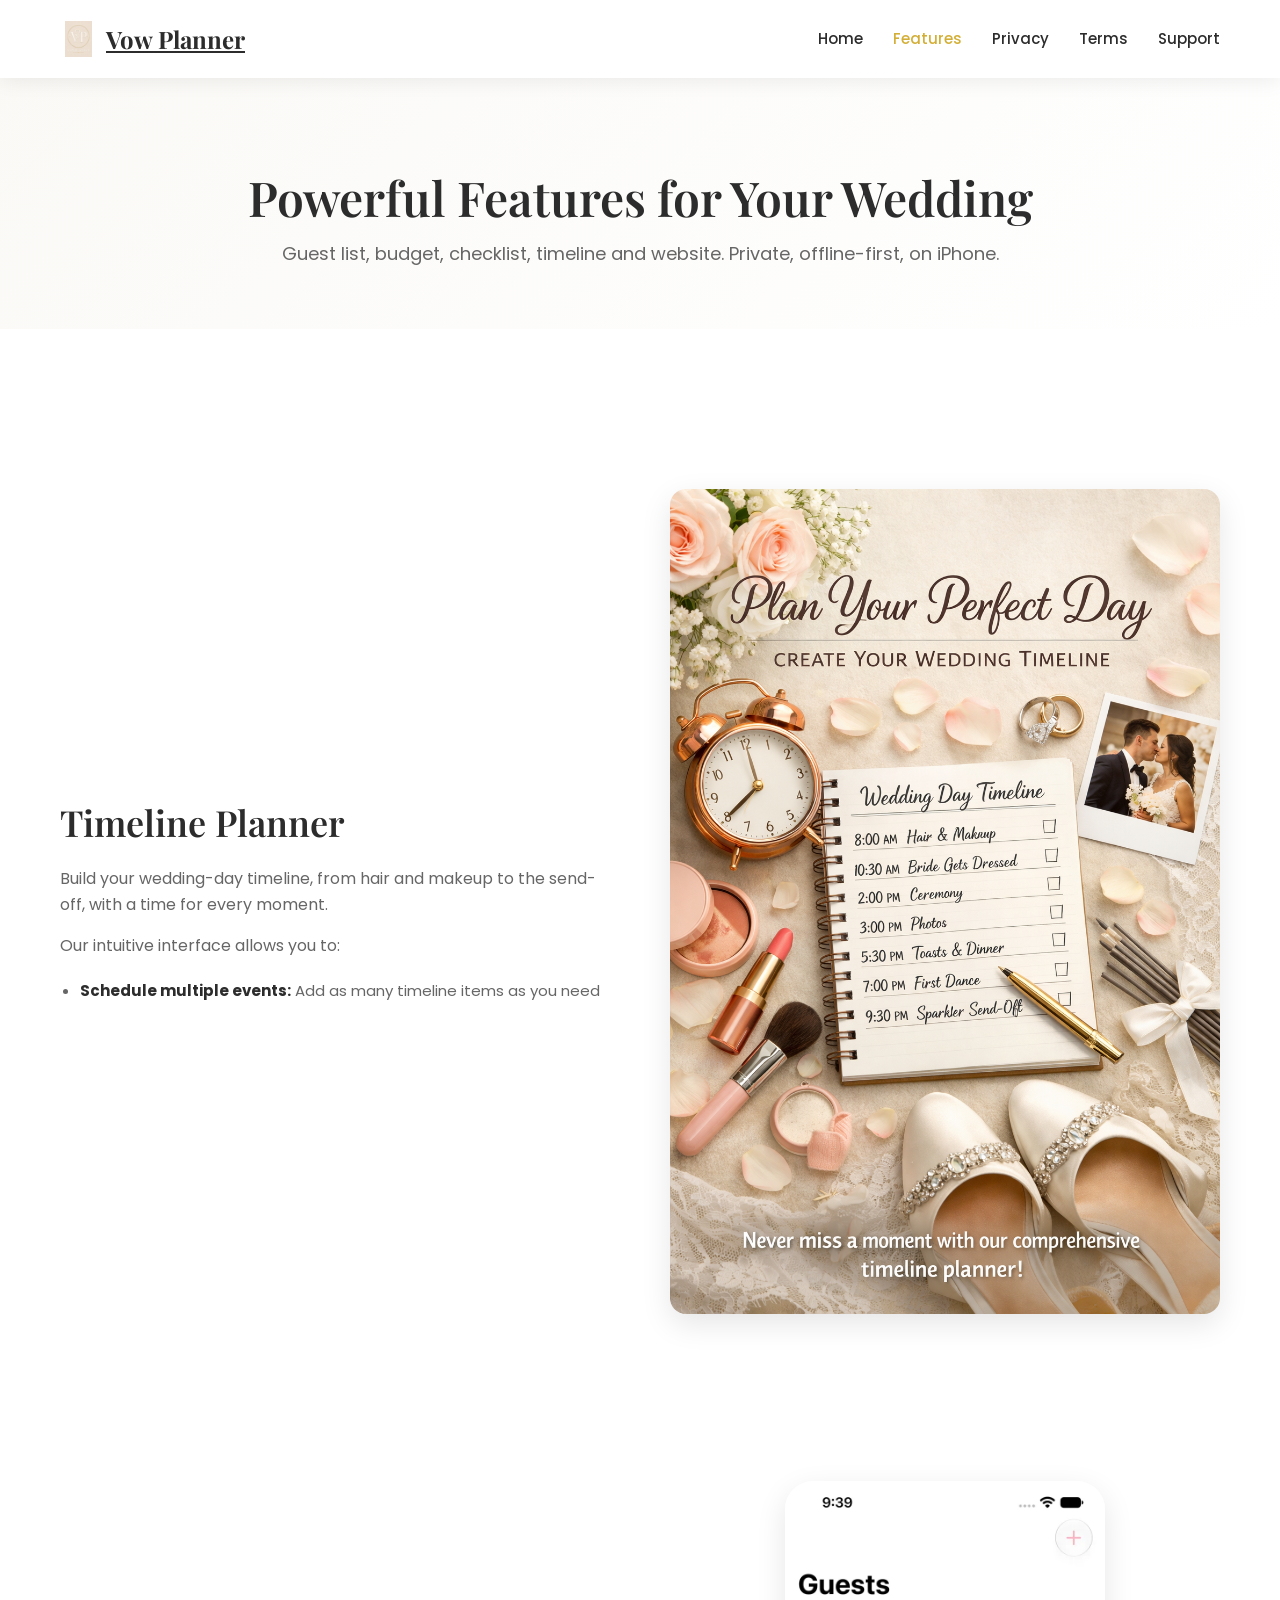
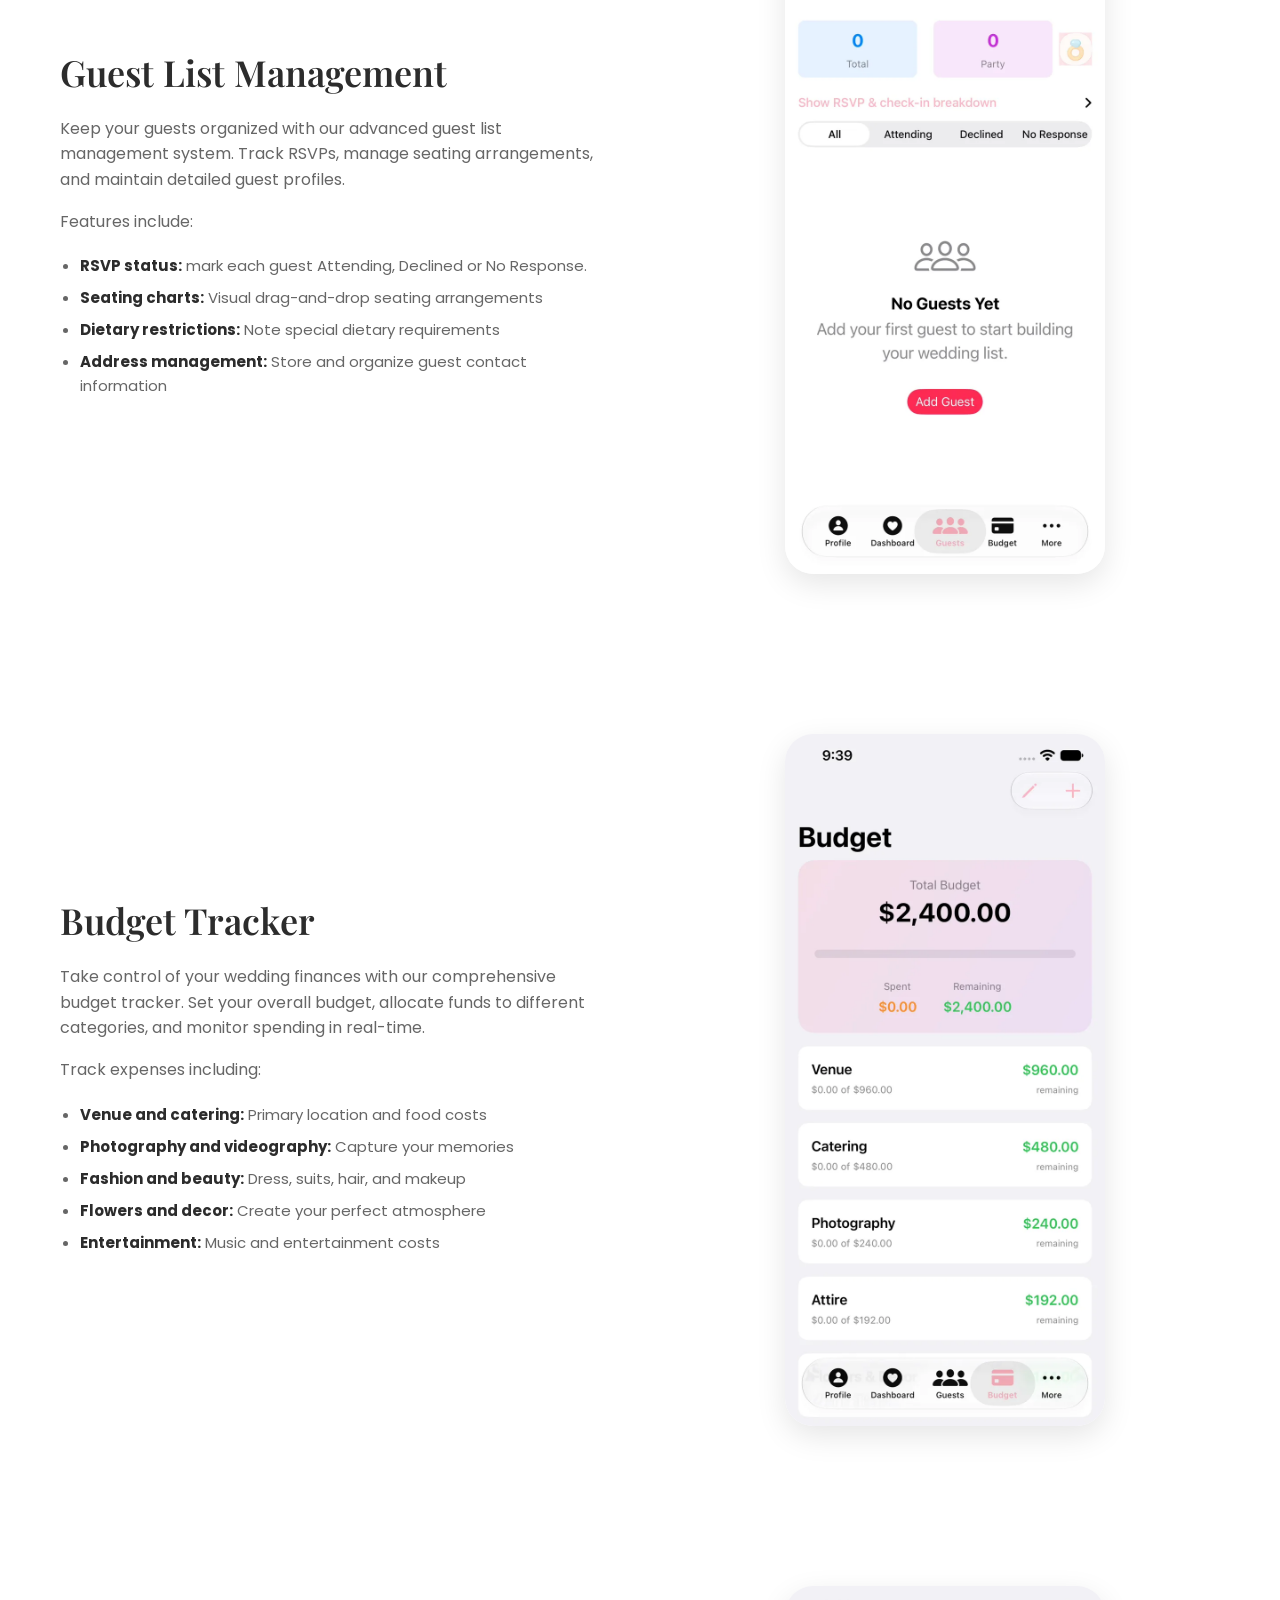
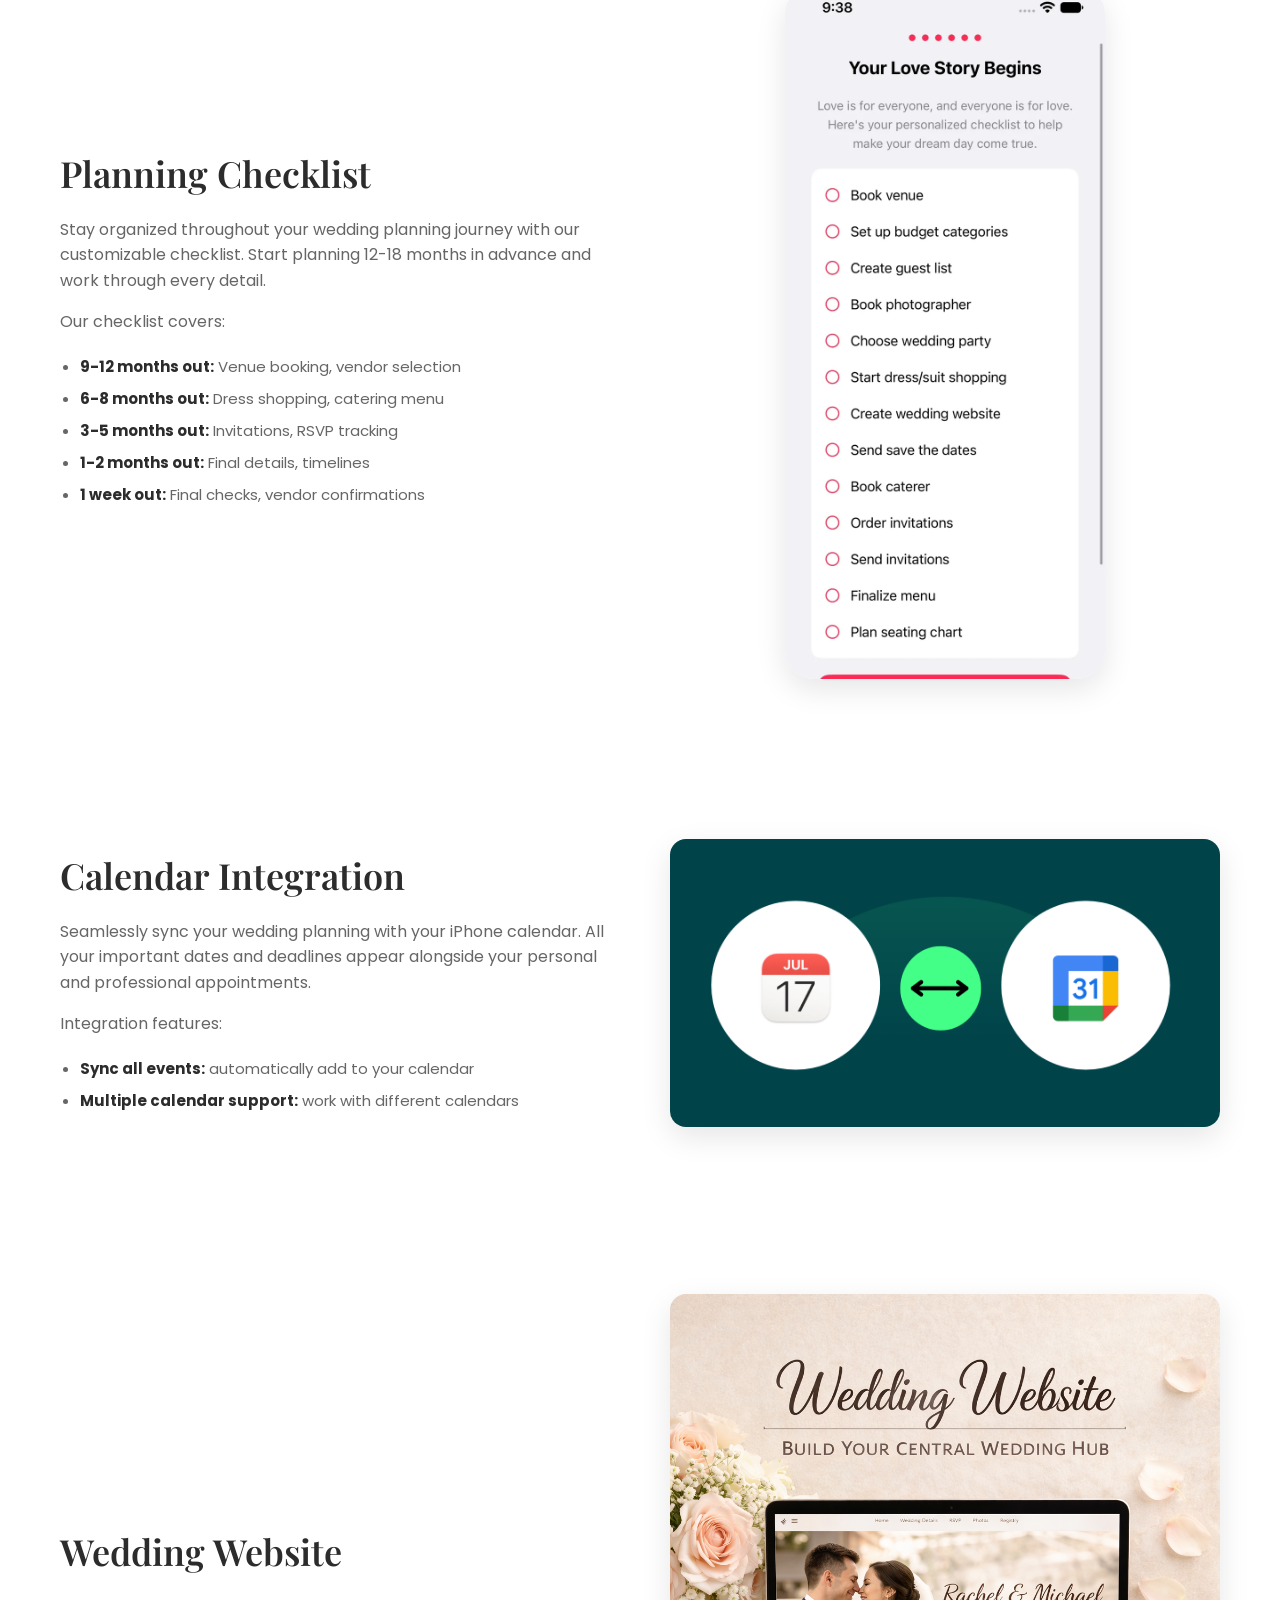
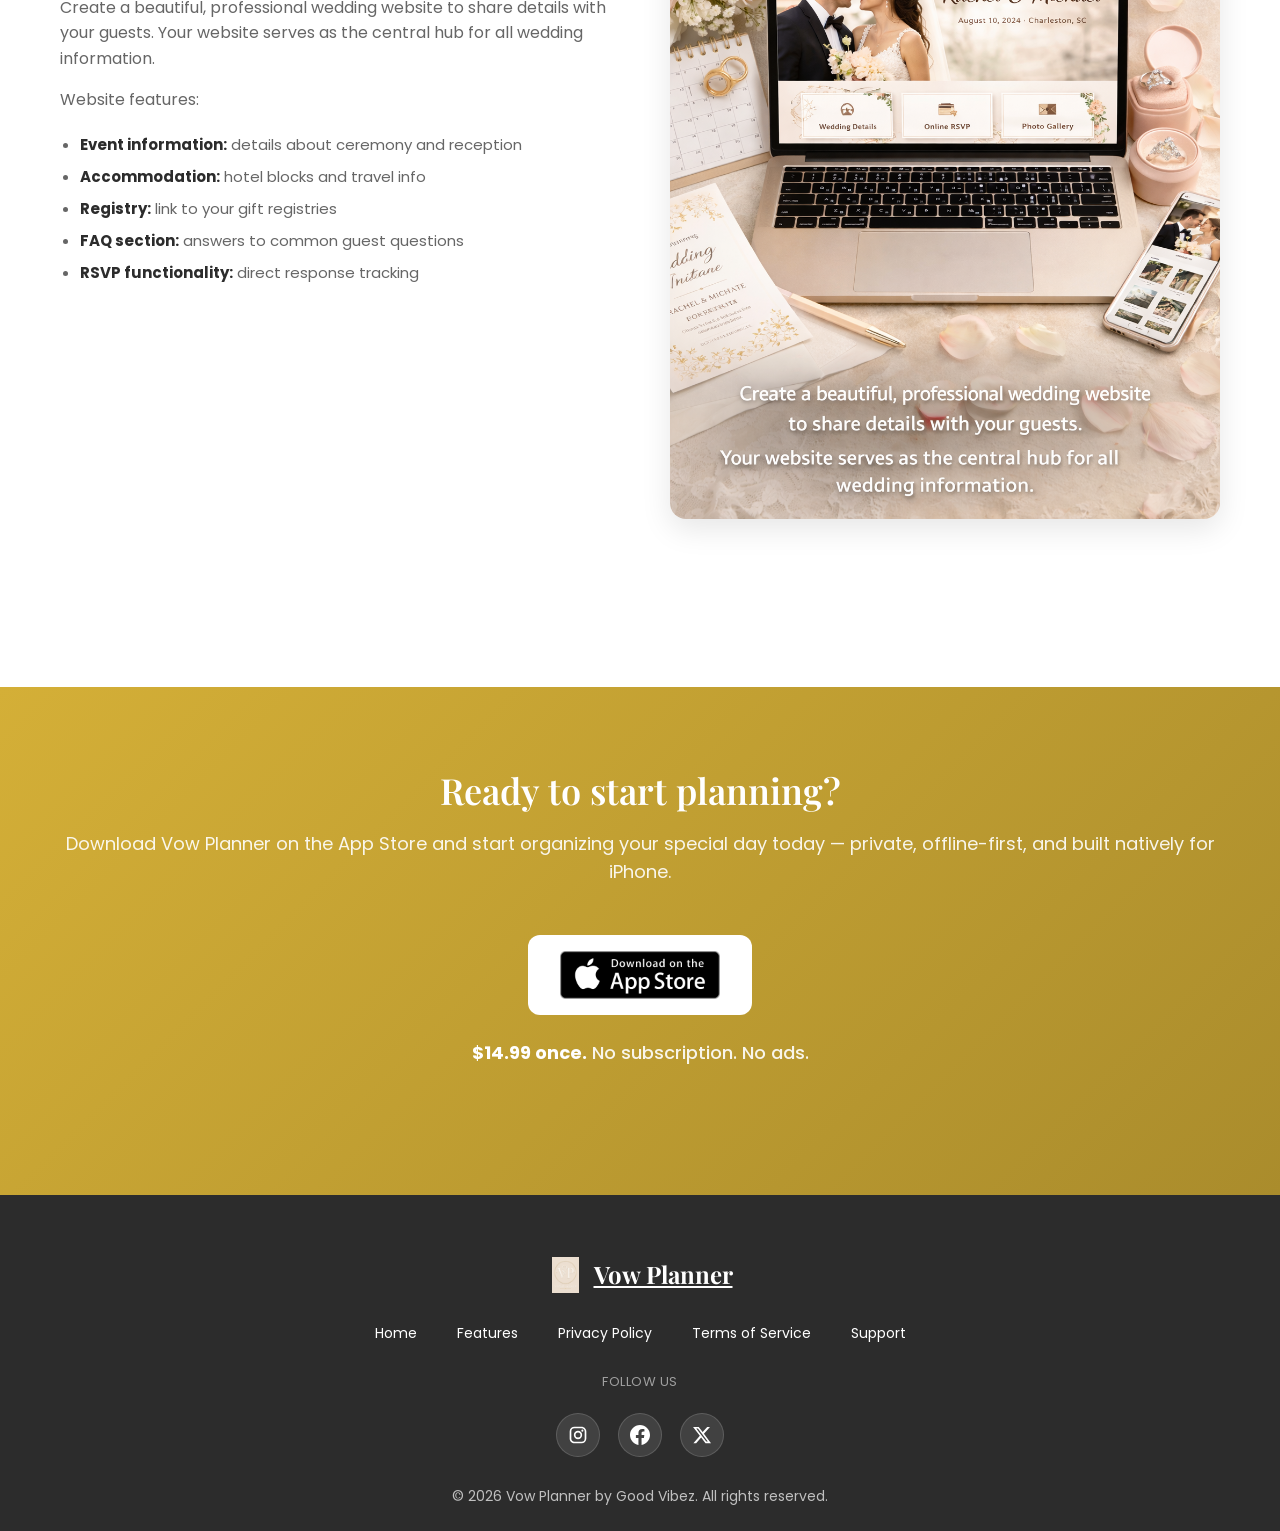
==== commit ea2d244a: "Apply brand audit copy fixes (non-held items)" ====
--- a/features.html
+++ b/features.html
@@ -4,7 +4,7 @@
     <meta charset="UTF-8">
     <meta name="viewport" content="width=device-width, initial-scale=1.0">
     <title>Vow Planner - Features</title>
-    <meta name="description" content="Explore Vow Planner features: timeline, guest list, budget tracker, and checklist — all private and offline-first on iPhone.">
+    <meta name="description" content="Explore Vow Planner features: timeline, guest list, budget tracker, checklist, calendar sync, and wedding website — all private and offline-first on iPhone.">
     <link rel="canonical" href="https://vowplanner.goodvibez.life/features.html">
     <link rel="stylesheet" href="css/style.css">
     <link rel="preconnect" href="https://fonts.googleapis.com">
@@ -13,7 +13,7 @@
     <link rel="icon" type="image/png" href="images/simplified-logo-mark-v01-02.png">
     <link rel="apple-touch-icon" href="images/app-store-icon-v01-02.png">
     <meta property="og:title" content="Vow Planner Features – Timeline, Guests, Budget & More">
-    <meta property="og:description" content="Everything you need to plan your perfect day — private and offline-first on iPhone.">
+    <meta property="og:description" content="Guest list, budget, checklist, timeline and website. Private, offline-first, on iPhone.">
     <meta property="og:type" content="website">
     <meta property="og:url" content="https://vowplanner.goodvibez.life/features.html">
     <meta property="og:image" content="https://vowplanner.goodvibez.life/images/social-sharing-image-v01-01.png">
@@ -47,7 +47,7 @@
     <section class="page-header">
         <div class="container">
             <h1>Powerful Features for Your Wedding</h1>
-            <p>Everything you need to plan your perfect day</p>
+            <p>Guest list, budget, checklist, timeline and website. Private, offline-first, on iPhone.</p>
         </div>
     </section>
     <section class="features-detail">
@@ -55,12 +55,10 @@
             <div class="feature-detail-item">
                 <div class="feature-detail-content">
                     <h2>Timeline Planner</h2>
-                    <p>Plan every moment with our comprehensive timeline planner. Create a detailed schedule, with a time for each event, that encompasses every aspect of your wedding day - from hair and makeup preparations to the first dance and send-off.</p>
+                    <p>Build your wedding-day timeline, from hair and makeup to the send-off, with a time for every moment.</p>
                     <p>Our intuitive interface allows you to:</p>
                     <ul>
                         <li><strong>Schedule multiple events:</strong> Add as many timeline items as you need</li>
-                        <li><strong>Assign responsibilities:</strong> Assign tasks to your bridal party and vendors</li>
-                        <li><strong>Share with your party:</strong> Share your timeline with key stakeholders</li>
                     </ul>
                 </div>
                 <div class="feature-detail-image">
@@ -70,9 +68,11 @@
             <div class="feature-detail-item reverse">
                 <div class="feature-detail-content">
                     <h2>Guest List Management</h2>
-                    <p>Keep your guests organized with our advanced guest list management system and maintain detailed guest profiles.</p>
+                    <p>Keep your guests organized with our advanced guest list management system. Track RSVPs, manage seating arrangements, and maintain detailed guest profiles.</p>
                     <p>Features include:</p>
                     <ul>
+                        <li><strong>RSVP status:</strong> mark each guest Attending, Declined or No Response.</li>
+                        <li><strong>Seating charts:</strong> Visual drag-and-drop seating arrangements</li>
                         <li><strong>Dietary restrictions:</strong> Note special dietary requirements</li>
                         <li><strong>Address management:</strong> Store and organize guest contact information</li>
                     </ul>
@@ -104,9 +104,9 @@
                     <p>Stay organized throughout your wedding planning journey with our customizable checklist. Start planning 12-18 months in advance and work through every detail.</p>
                     <p>Our checklist covers:</p>
                     <ul>
-                        <li><strong>9-12 months out:</strong> Venue booking, vendors selection</li>
+                        <li><strong>9-12 months out:</strong> Venue booking, vendor selection</li>
                         <li><strong>6-8 months out:</strong> Dress shopping, catering menu</li>
-                        <li><strong>3-5 months out:</strong> Invitations</li>
+                        <li><strong>3-5 months out:</strong> Invitations, RSVP tracking</li>
                         <li><strong>1-2 months out:</strong> Final details, timelines</li>
                         <li><strong>1 week out:</strong> Final checks, vendor confirmations</li>
                     </ul>
@@ -115,18 +115,49 @@
                     <img src="images/app-screenshots/checklist.webp" alt="Vow Planner personalized wedding checklist on iPhone with tasks like Book venue, Create guest list, Book photographer, and Create wedding website" width="720" height="1558" loading="lazy">
                 </div>
             </div>
+            <div class="feature-detail-item">
+                <div class="feature-detail-content">
+                    <h2>Calendar Integration</h2>
+                    <p>Seamlessly sync your wedding planning with your iPhone calendar. All your important dates and deadlines appear alongside your personal and professional appointments.</p>
+                    <p>Integration features:</p>
+                    <ul>
+                        <li><strong>Sync all events:</strong> automatically add to your calendar</li>
+                        <li><strong>Multiple calendar support:</strong> work with different calendars</li>
+                    </ul>
+                </div>
+                <div class="feature-detail-image">
+                    <img src="images/wedding-calendar.jpg" alt="Wedding couple checking wedding calendar on phone">
+                </div>
+            </div>
+            <div class="feature-detail-item reverse">
+                <div class="feature-detail-content">
+                    <h2>Wedding Website</h2>
+                    <p>Create a beautiful, professional wedding website to share details with your guests. Your website serves as the central hub for all wedding information.</p>
+                    <p>Website features:</p>
+                    <ul>
+                        <li><strong>Event information:</strong> details about ceremony and reception</li>
+                        <li><strong>Accommodation:</strong> hotel blocks and travel info</li>
+                        <li><strong>Registry:</strong> link to your gift registries</li>
+                        <li><strong>FAQ section:</strong> answers to common guest questions</li>
+                        <li><strong>RSVP functionality:</strong> direct response tracking</li>
+                    </ul>
+                </div>
+                <div class="feature-detail-image">
+                    <img src="images/wedding-website.png" alt="Bride and groom planning wedding details">
+                </div>
+            </div>
         </div>
     </section>
     <section class="download-section">
         <div class="container">
-            <h2>Ready to Plan Your Dream Wedding?</h2>
+            <h2>Ready to start planning?</h2>
             <p>Download Vow Planner on the App Store and start organizing your special day today — private, offline-first, and built natively for iPhone.</p>
             <div class="download-buttons">
                 <a href="https://apps.apple.com/us/app/vow-planner/id6760318423" class="app-store-btn" target="_blank" rel="noopener noreferrer">
                     <img src="images/download.png" alt="Download on the App Store" width="160">
                 </a>
             </div>
-            <p class="price-info">Available now for a <strong>one-time purchase of $14.99</strong> — no subscriptions, no ads.</p>
+            <p class="price-info"><strong>$14.99 once.</strong> No subscription. No ads.</p>
         </div>
     </section>
     </main>
@@ -157,7 +188,7 @@
                     </a>
                 </div>
                 <div class="footer-copyright">
-                    <p>&copy; 2026 Vow Planner. All rights reserved.</p>
+                    <p>&copy; 2026 Vow Planner by Good Vibez. All rights reserved.</p>
                 </div>
             </div>
         </div>
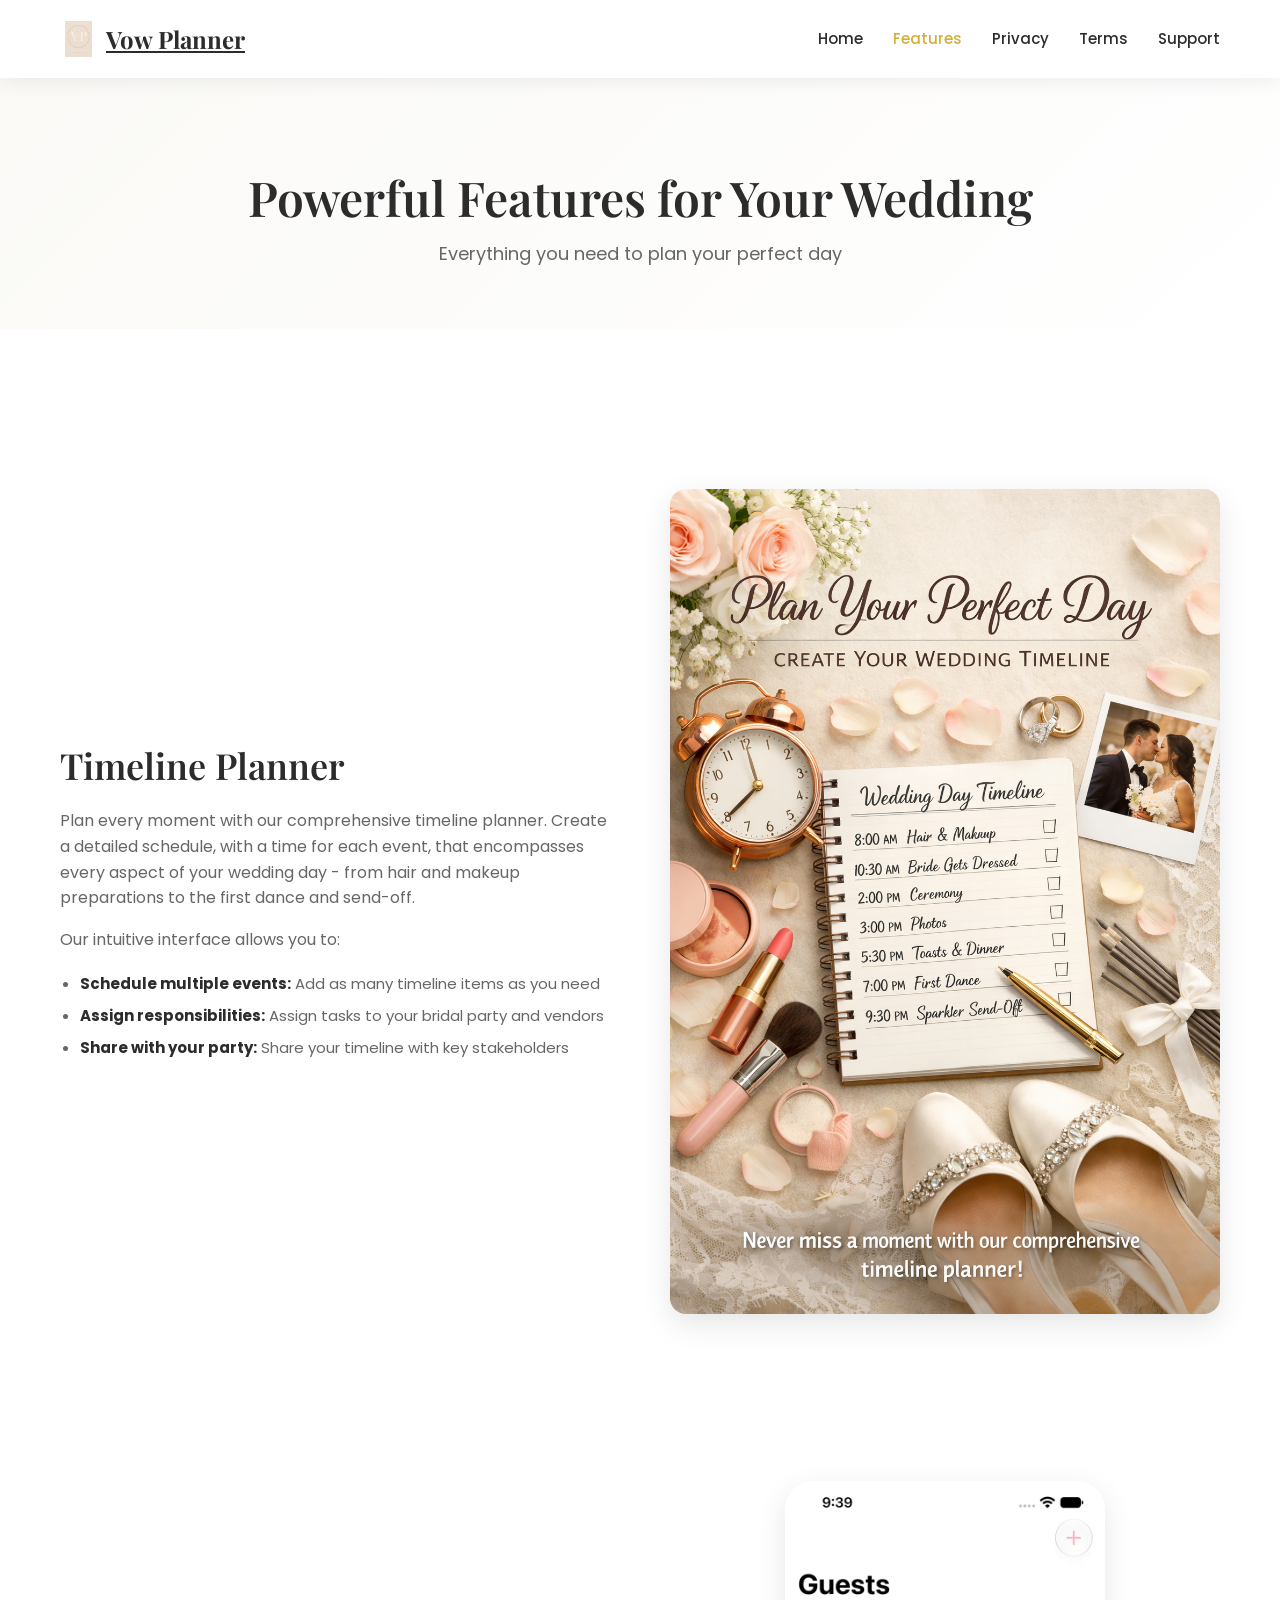
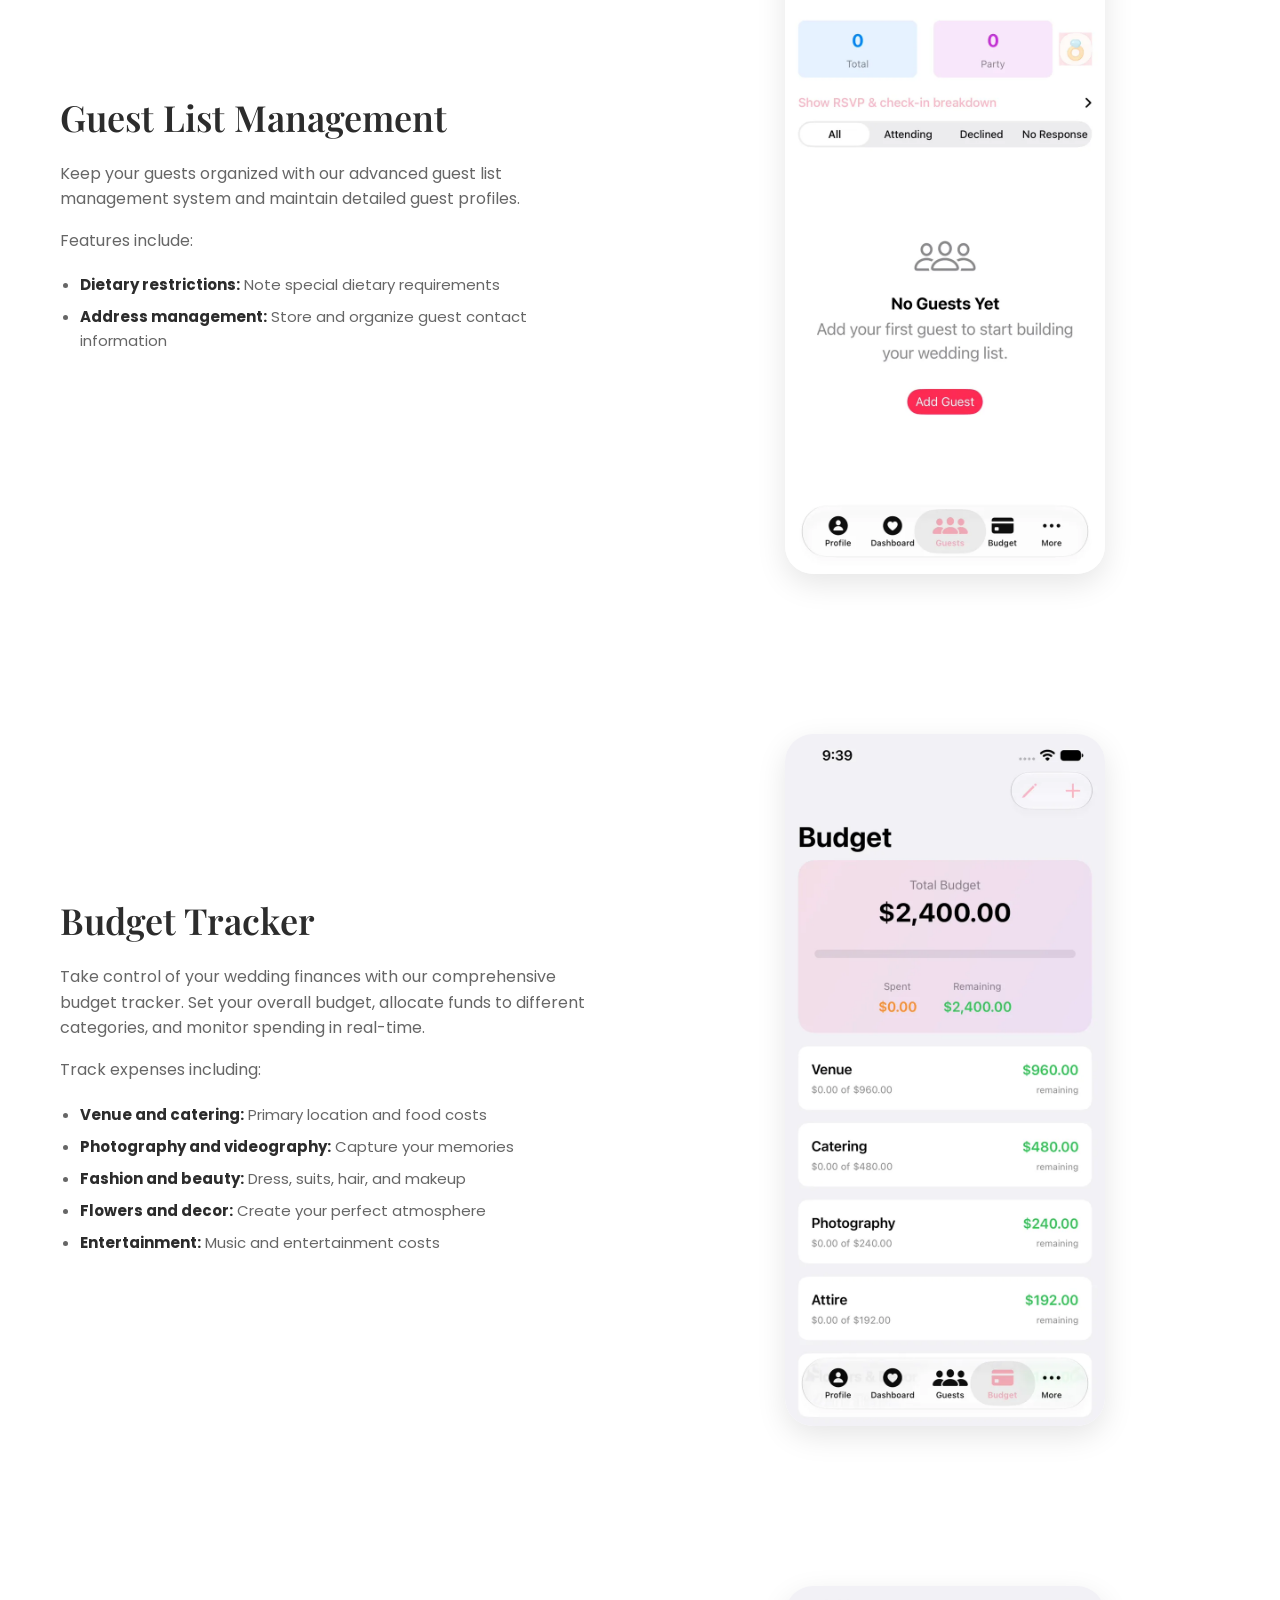
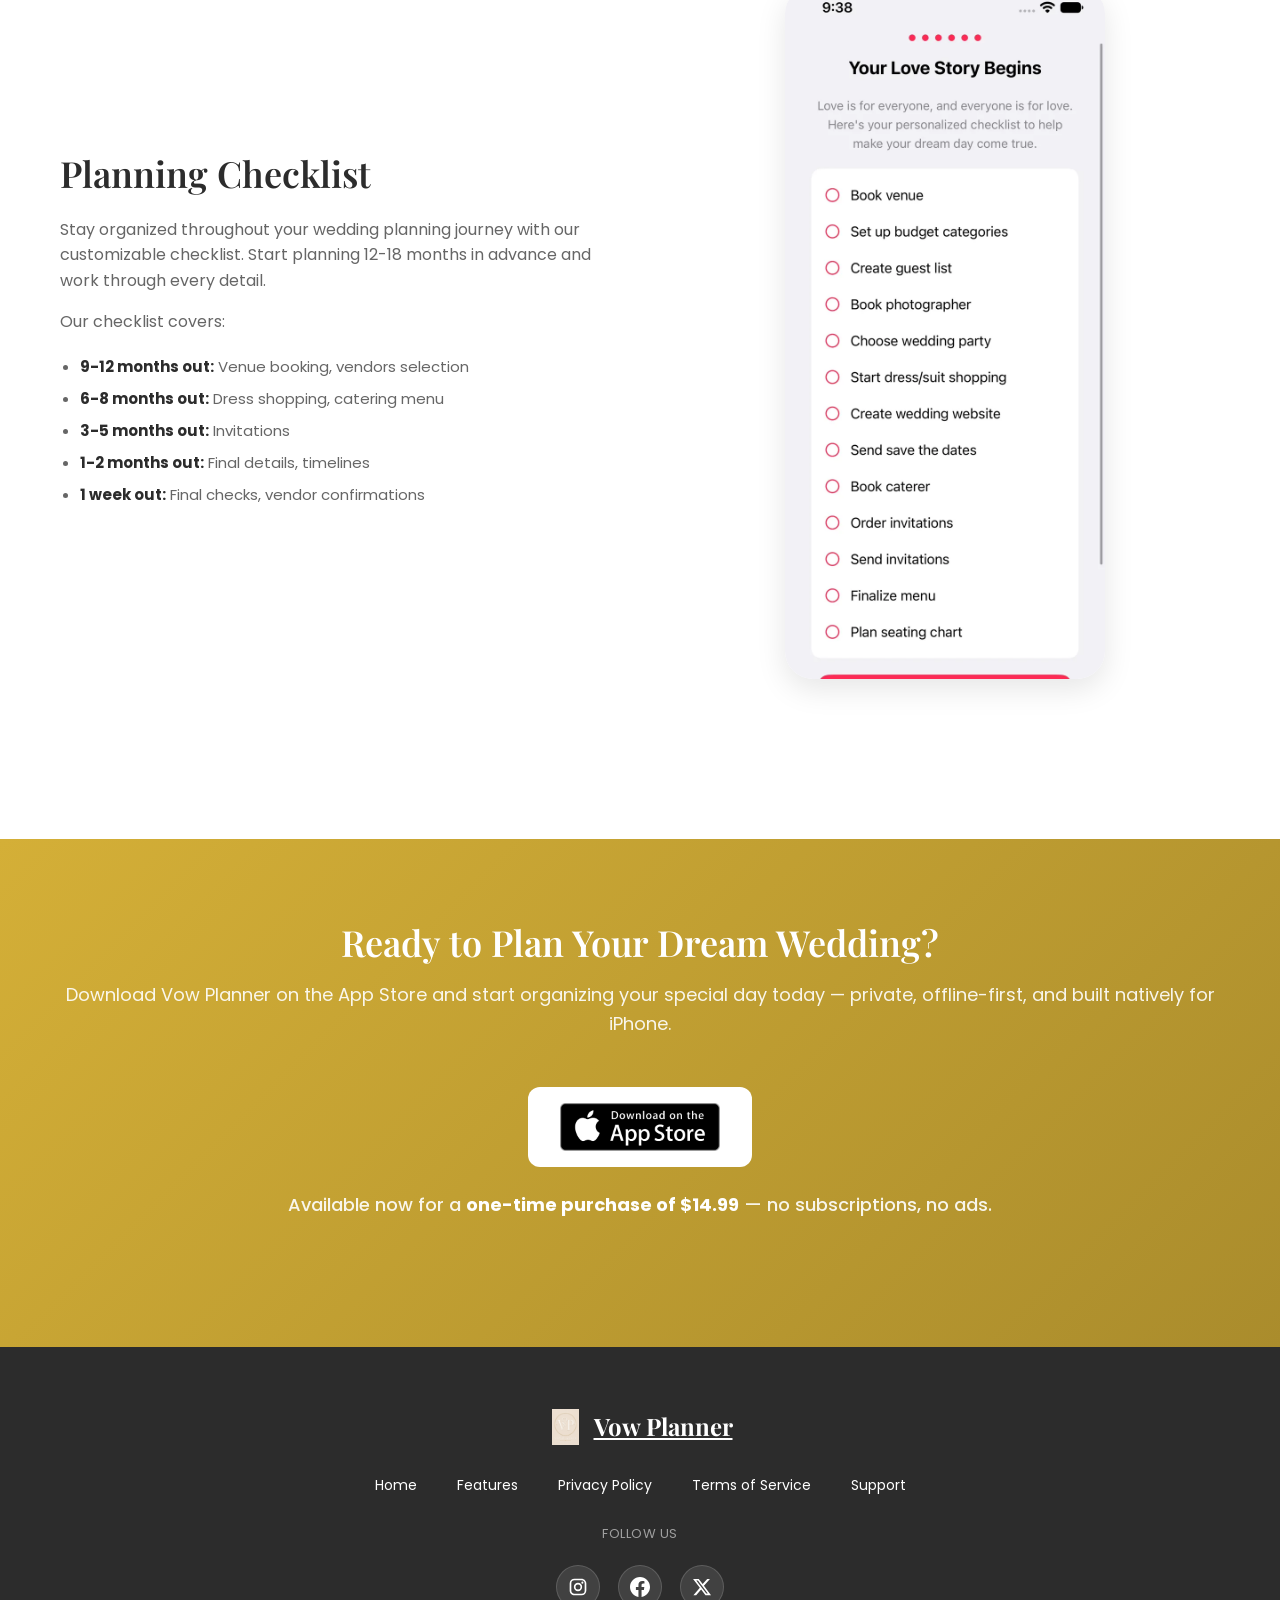
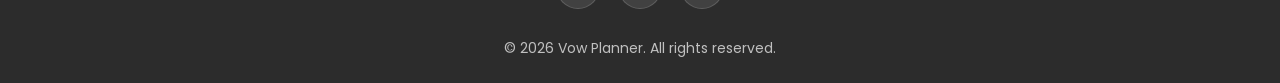
==== commit 1b311fa1: "Merge pull request #8 from djdarien/remove-unshipped-feature-claims Draft: remove unconfirmed featur" ====
--- a/features.html
+++ b/features.html
@@ -4,7 +4,7 @@
     <meta charset="UTF-8">
     <meta name="viewport" content="width=device-width, initial-scale=1.0">
     <title>Vow Planner - Features</title>
-    <meta name="description" content="Explore Vow Planner features: timeline, guest list, budget tracker, checklist, calendar sync, and wedding website — all private and offline-first on iPhone.">
+    <meta name="description" content="Explore Vow Planner features: timeline, guest list, budget tracker, and checklist — all private and offline-first on iPhone.">
     <link rel="canonical" href="https://vowplanner.goodvibez.life/features.html">
     <link rel="stylesheet" href="css/style.css">
     <link rel="preconnect" href="https://fonts.googleapis.com">
@@ -13,7 +13,7 @@
     <link rel="icon" type="image/png" href="images/simplified-logo-mark-v01-02.png">
     <link rel="apple-touch-icon" href="images/app-store-icon-v01-02.png">
     <meta property="og:title" content="Vow Planner Features – Timeline, Guests, Budget & More">
-    <meta property="og:description" content="Guest list, budget, checklist, timeline and website. Private, offline-first, on iPhone.">
+    <meta property="og:description" content="Everything you need to plan your perfect day — private and offline-first on iPhone.">
     <meta property="og:type" content="website">
     <meta property="og:url" content="https://vowplanner.goodvibez.life/features.html">
     <meta property="og:image" content="https://vowplanner.goodvibez.life/images/social-sharing-image-v01-01.png">
@@ -47,7 +47,7 @@
     <section class="page-header">
         <div class="container">
             <h1>Powerful Features for Your Wedding</h1>
-            <p>Guest list, budget, checklist, timeline and website. Private, offline-first, on iPhone.</p>
+            <p>Everything you need to plan your perfect day</p>
         </div>
     </section>
     <section class="features-detail">
@@ -55,10 +55,12 @@
             <div class="feature-detail-item">
                 <div class="feature-detail-content">
                     <h2>Timeline Planner</h2>
-                    <p>Build your wedding-day timeline, from hair and makeup to the send-off, with a time for every moment.</p>
+                    <p>Plan every moment with our comprehensive timeline planner. Create a detailed schedule, with a time for each event, that encompasses every aspect of your wedding day - from hair and makeup preparations to the first dance and send-off.</p>
                     <p>Our intuitive interface allows you to:</p>
                     <ul>
                         <li><strong>Schedule multiple events:</strong> Add as many timeline items as you need</li>
+                        <li><strong>Assign responsibilities:</strong> Assign tasks to your bridal party and vendors</li>
+                        <li><strong>Share with your party:</strong> Share your timeline with key stakeholders</li>
                     </ul>
                 </div>
                 <div class="feature-detail-image">
@@ -68,11 +70,9 @@
             <div class="feature-detail-item reverse">
                 <div class="feature-detail-content">
                     <h2>Guest List Management</h2>
-                    <p>Keep your guests organized with our advanced guest list management system. Track RSVPs, manage seating arrangements, and maintain detailed guest profiles.</p>
+                    <p>Keep your guests organized with our advanced guest list management system and maintain detailed guest profiles.</p>
                     <p>Features include:</p>
                     <ul>
-                        <li><strong>RSVP status:</strong> mark each guest Attending, Declined or No Response.</li>
-                        <li><strong>Seating charts:</strong> Visual drag-and-drop seating arrangements</li>
                         <li><strong>Dietary restrictions:</strong> Note special dietary requirements</li>
                         <li><strong>Address management:</strong> Store and organize guest contact information</li>
                     </ul>
@@ -104,9 +104,9 @@
                     <p>Stay organized throughout your wedding planning journey with our customizable checklist. Start planning 12-18 months in advance and work through every detail.</p>
                     <p>Our checklist covers:</p>
                     <ul>
-                        <li><strong>9-12 months out:</strong> Venue booking, vendor selection</li>
+                        <li><strong>9-12 months out:</strong> Venue booking, vendors selection</li>
                         <li><strong>6-8 months out:</strong> Dress shopping, catering menu</li>
-                        <li><strong>3-5 months out:</strong> Invitations, RSVP tracking</li>
+                        <li><strong>3-5 months out:</strong> Invitations</li>
                         <li><strong>1-2 months out:</strong> Final details, timelines</li>
                         <li><strong>1 week out:</strong> Final checks, vendor confirmations</li>
                     </ul>
@@ -115,49 +115,18 @@
                     <img src="images/app-screenshots/checklist.webp" alt="Vow Planner personalized wedding checklist on iPhone with tasks like Book venue, Create guest list, Book photographer, and Create wedding website" width="720" height="1558" loading="lazy">
                 </div>
             </div>
-            <div class="feature-detail-item">
-                <div class="feature-detail-content">
-                    <h2>Calendar Integration</h2>
-                    <p>Seamlessly sync your wedding planning with your iPhone calendar. All your important dates and deadlines appear alongside your personal and professional appointments.</p>
-                    <p>Integration features:</p>
-                    <ul>
-                        <li><strong>Sync all events:</strong> automatically add to your calendar</li>
-                        <li><strong>Multiple calendar support:</strong> work with different calendars</li>
-                    </ul>
-                </div>
-                <div class="feature-detail-image">
-                    <img src="images/wedding-calendar.jpg" alt="Wedding couple checking wedding calendar on phone">
-                </div>
-            </div>
-            <div class="feature-detail-item reverse">
-                <div class="feature-detail-content">
-                    <h2>Wedding Website</h2>
-                    <p>Create a beautiful, professional wedding website to share details with your guests. Your website serves as the central hub for all wedding information.</p>
-                    <p>Website features:</p>
-                    <ul>
-                        <li><strong>Event information:</strong> details about ceremony and reception</li>
-                        <li><strong>Accommodation:</strong> hotel blocks and travel info</li>
-                        <li><strong>Registry:</strong> link to your gift registries</li>
-                        <li><strong>FAQ section:</strong> answers to common guest questions</li>
-                        <li><strong>RSVP functionality:</strong> direct response tracking</li>
-                    </ul>
-                </div>
-                <div class="feature-detail-image">
-                    <img src="images/wedding-website.png" alt="Bride and groom planning wedding details">
-                </div>
-            </div>
         </div>
     </section>
     <section class="download-section">
         <div class="container">
-            <h2>Ready to start planning?</h2>
+            <h2>Ready to Plan Your Dream Wedding?</h2>
             <p>Download Vow Planner on the App Store and start organizing your special day today — private, offline-first, and built natively for iPhone.</p>
             <div class="download-buttons">
                 <a href="https://apps.apple.com/us/app/vow-planner/id6760318423" class="app-store-btn" target="_blank" rel="noopener noreferrer">
                     <img src="images/download.png" alt="Download on the App Store" width="160">
                 </a>
             </div>
-            <p class="price-info"><strong>$14.99 once.</strong> No subscription. No ads.</p>
+            <p class="price-info">Available now for a <strong>one-time purchase of $14.99</strong> — no subscriptions, no ads.</p>
         </div>
     </section>
     </main>
@@ -188,7 +157,7 @@
                     </a>
                 </div>
                 <div class="footer-copyright">
-                    <p>&copy; 2026 Vow Planner by Good Vibez. All rights reserved.</p>
+                    <p>&copy; 2026 Vow Planner. All rights reserved.</p>
                 </div>
             </div>
         </div>
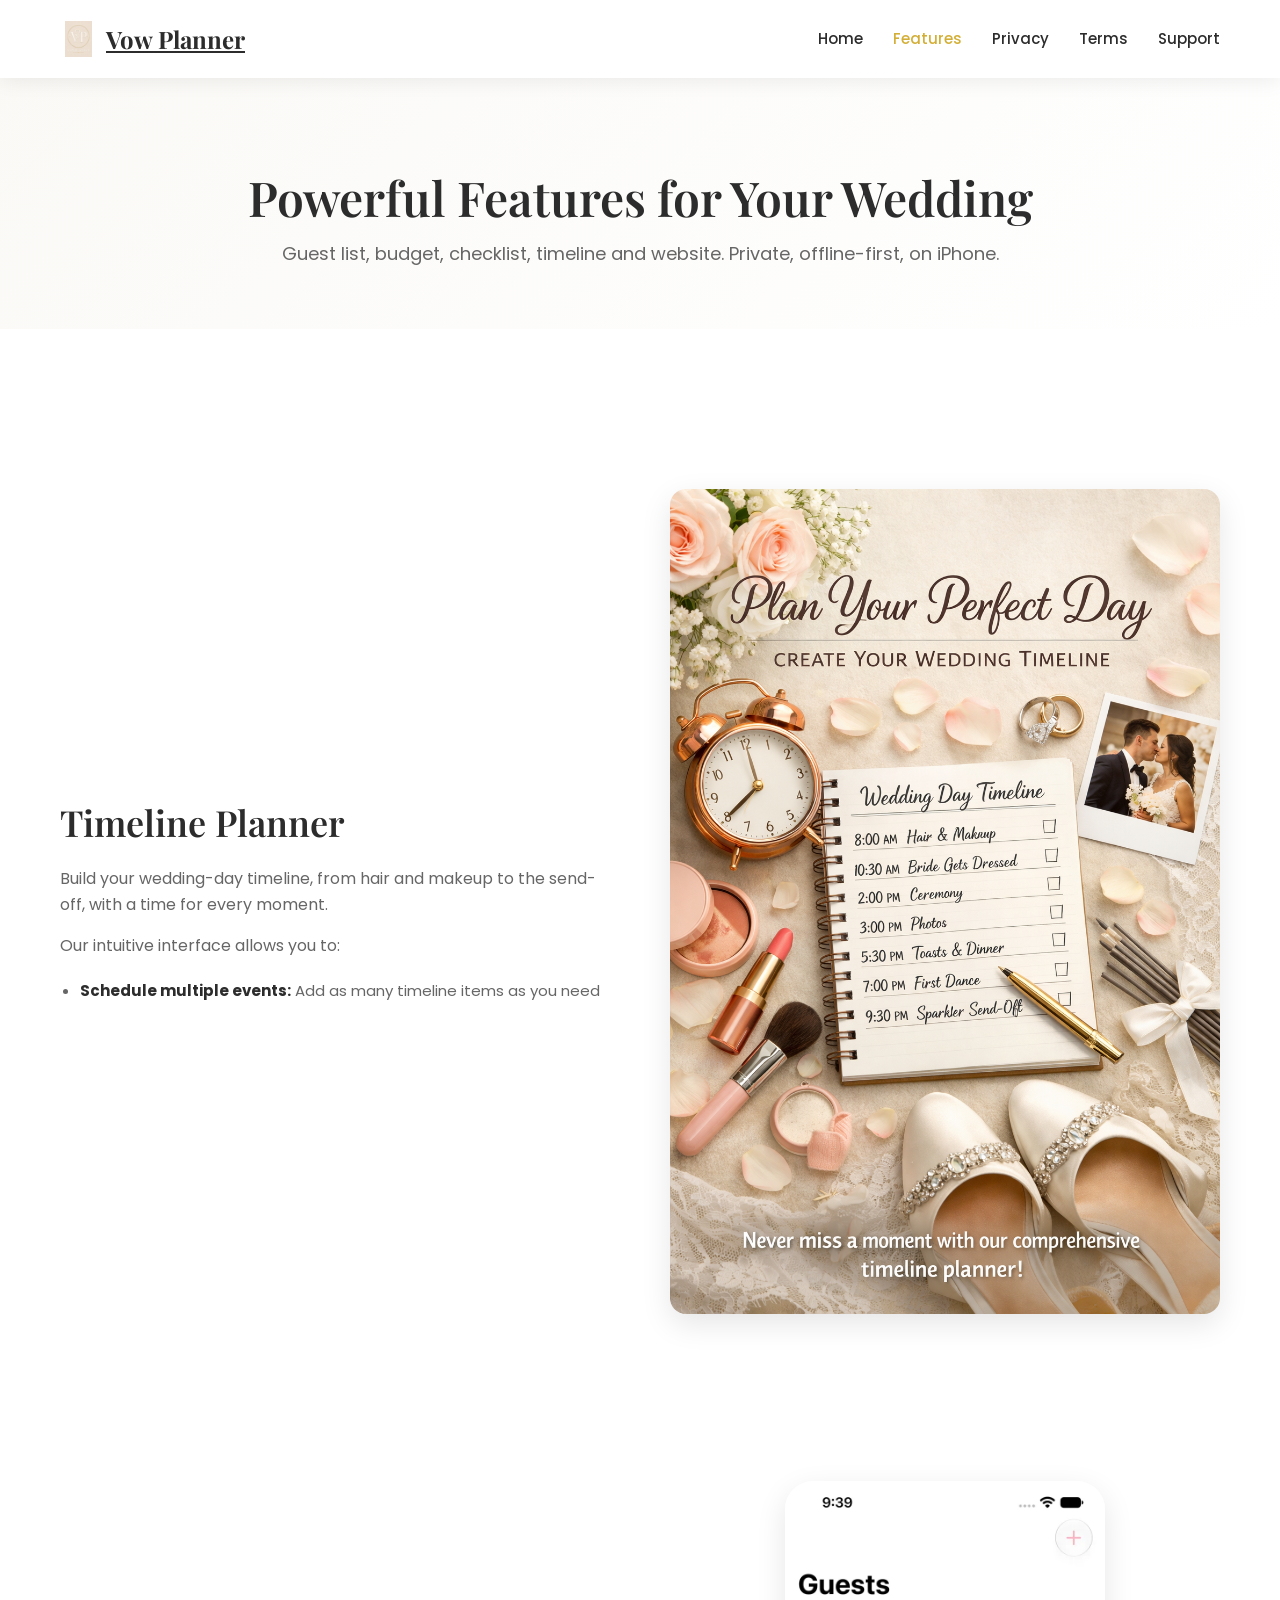
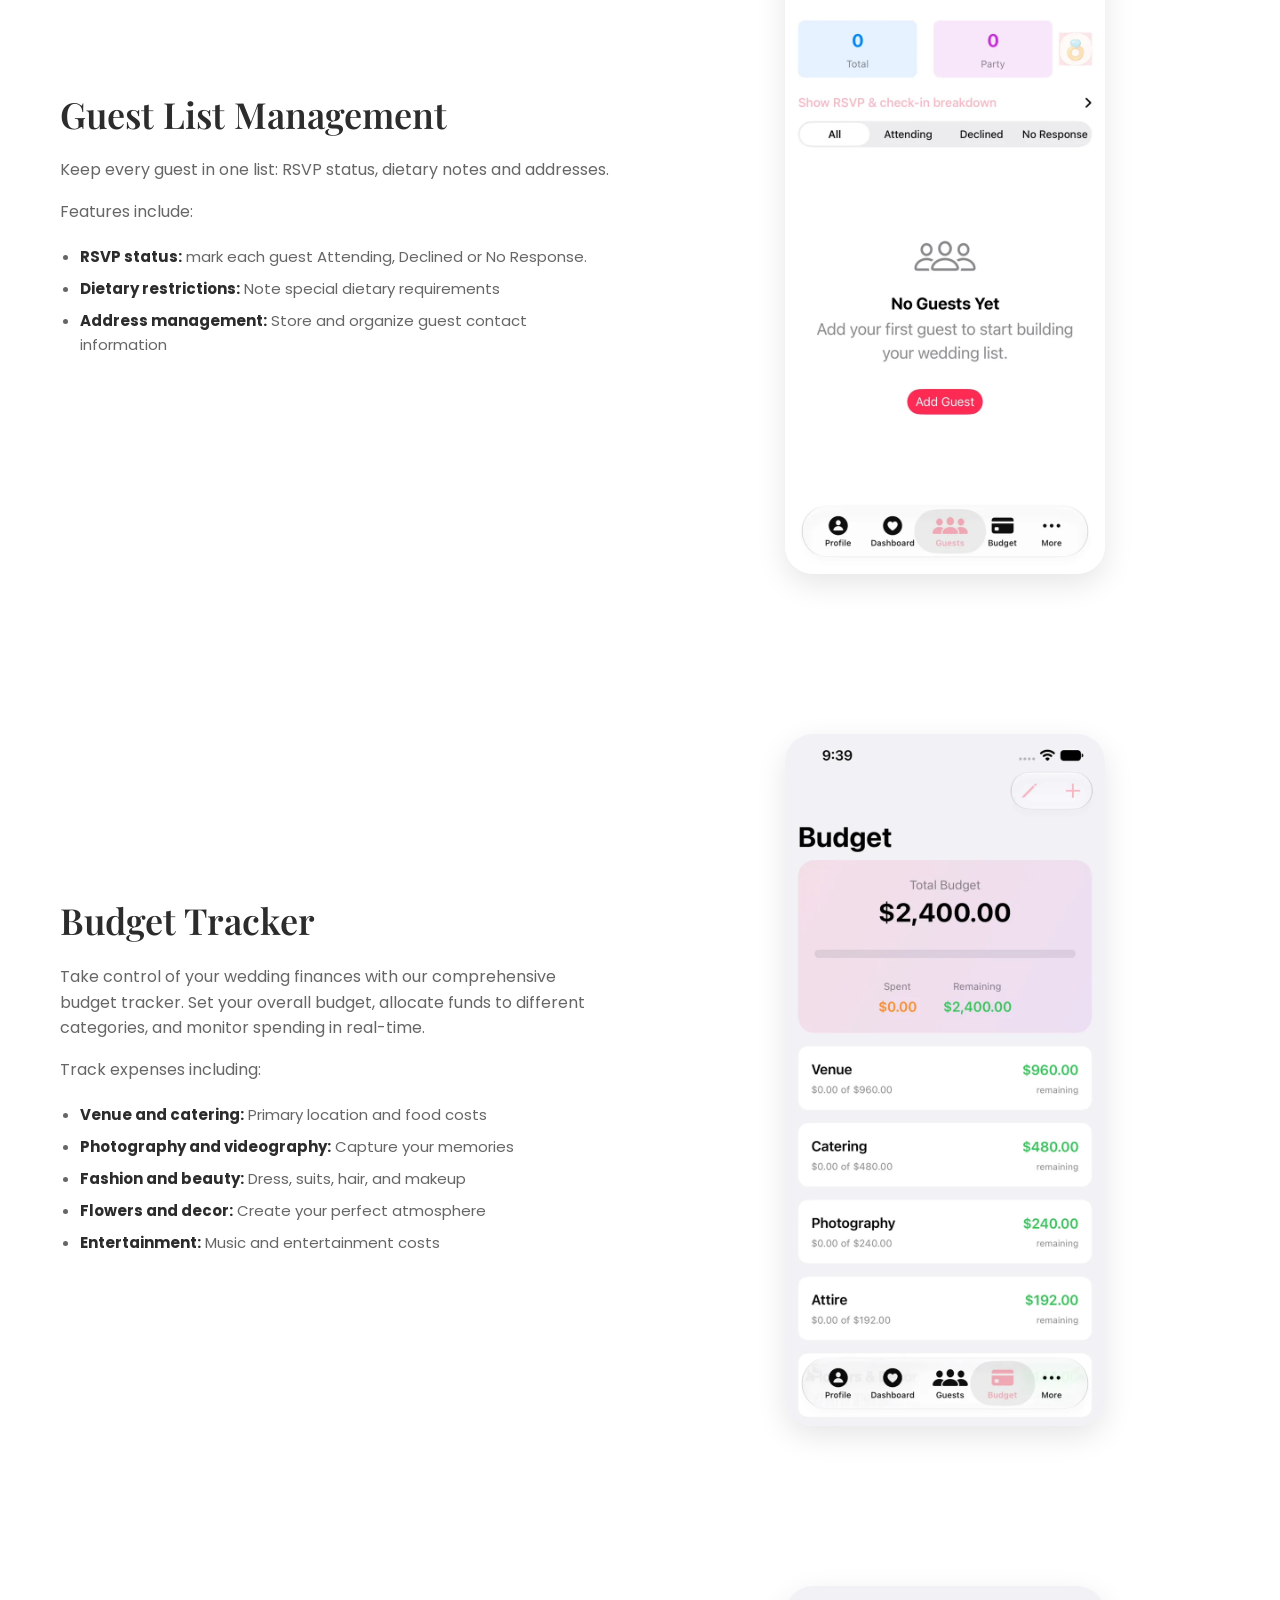
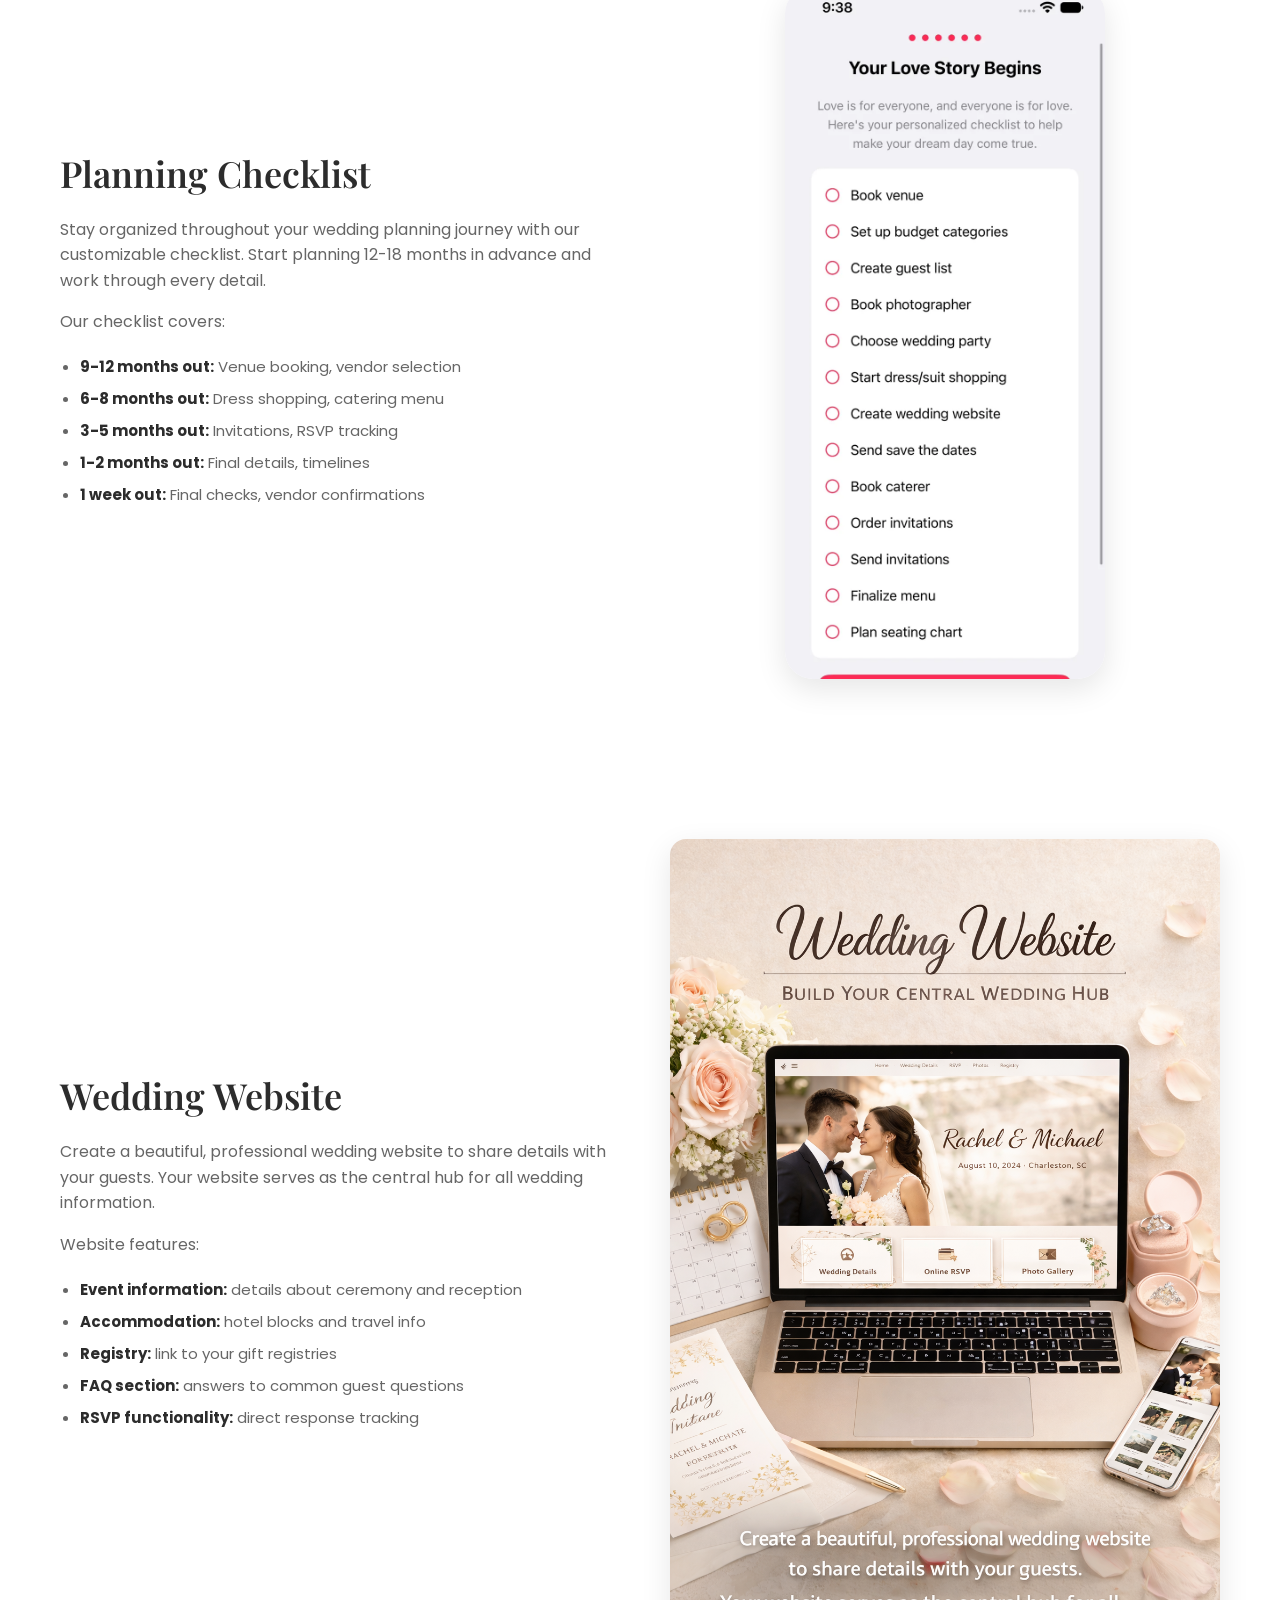
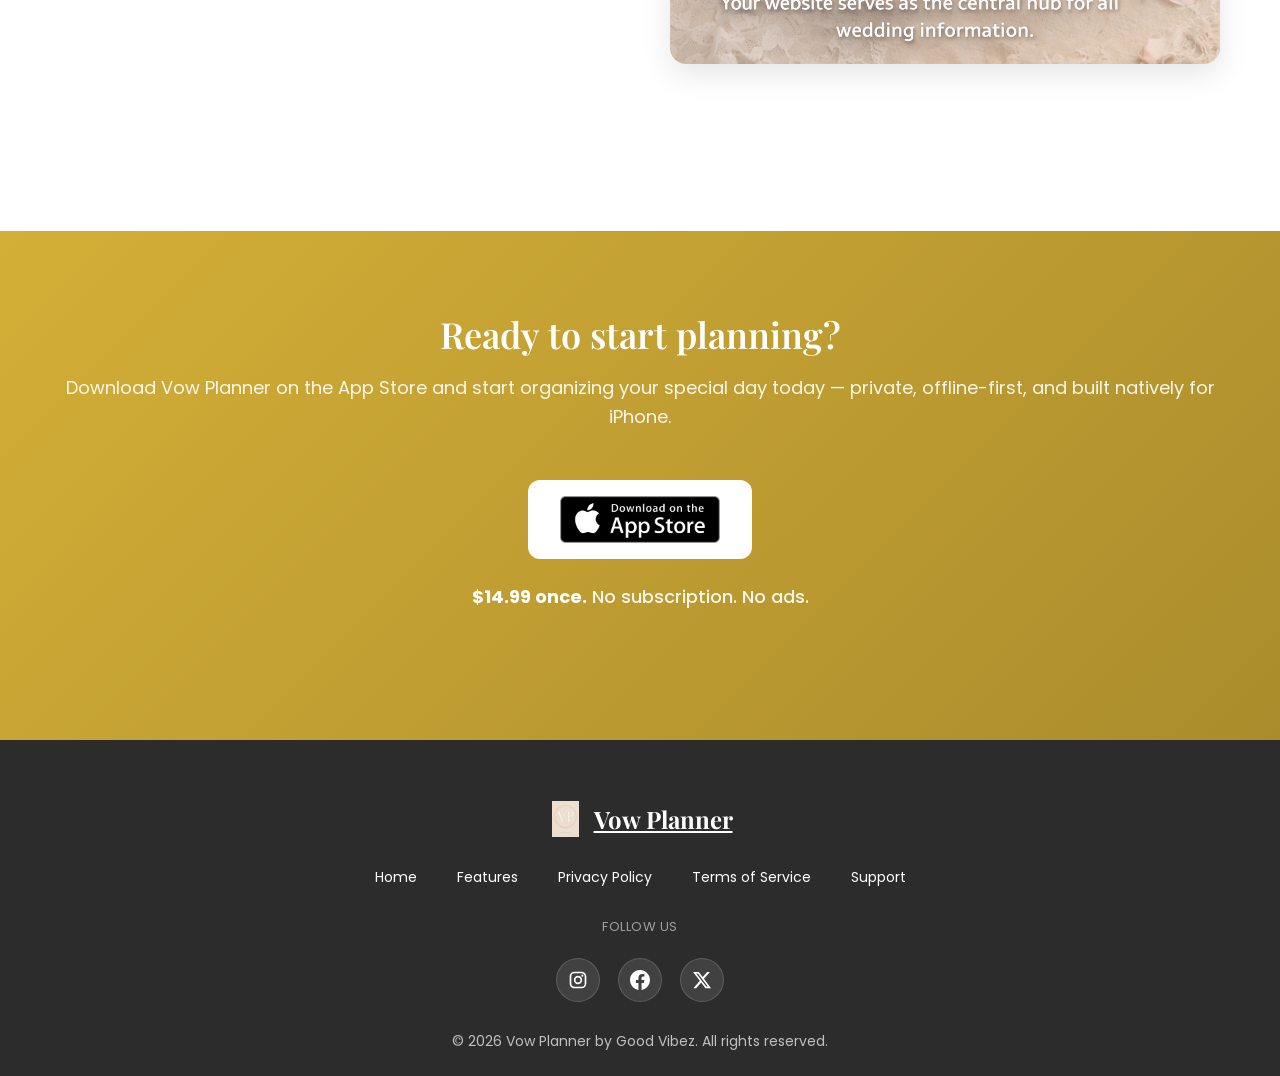
==== commit b567670d: "Remove calendar sync and seating claims (confirmed not shipped)" ====
--- a/features.html
+++ b/features.html
@@ -4,7 +4,7 @@
     <meta charset="UTF-8">
     <meta name="viewport" content="width=device-width, initial-scale=1.0">
     <title>Vow Planner - Features</title>
-    <meta name="description" content="Explore Vow Planner features: timeline, guest list, budget tracker, and checklist — all private and offline-first on iPhone.">
+    <meta name="description" content="Explore Vow Planner features: timeline, guest list, budget tracker, checklist, and wedding website — all private and offline-first on iPhone.">
     <link rel="canonical" href="https://vowplanner.goodvibez.life/features.html">
     <link rel="stylesheet" href="css/style.css">
     <link rel="preconnect" href="https://fonts.googleapis.com">
@@ -13,7 +13,7 @@
     <link rel="icon" type="image/png" href="images/simplified-logo-mark-v01-02.png">
     <link rel="apple-touch-icon" href="images/app-store-icon-v01-02.png">
     <meta property="og:title" content="Vow Planner Features – Timeline, Guests, Budget & More">
-    <meta property="og:description" content="Everything you need to plan your perfect day — private and offline-first on iPhone.">
+    <meta property="og:description" content="Guest list, budget, checklist, timeline and website. Private, offline-first, on iPhone.">
     <meta property="og:type" content="website">
     <meta property="og:url" content="https://vowplanner.goodvibez.life/features.html">
     <meta property="og:image" content="https://vowplanner.goodvibez.life/images/social-sharing-image-v01-01.png">
@@ -47,7 +47,7 @@
     <section class="page-header">
         <div class="container">
             <h1>Powerful Features for Your Wedding</h1>
-            <p>Everything you need to plan your perfect day</p>
+            <p>Guest list, budget, checklist, timeline and website. Private, offline-first, on iPhone.</p>
         </div>
     </section>
     <section class="features-detail">
@@ -55,12 +55,10 @@
             <div class="feature-detail-item">
                 <div class="feature-detail-content">
                     <h2>Timeline Planner</h2>
-                    <p>Plan every moment with our comprehensive timeline planner. Create a detailed schedule, with a time for each event, that encompasses every aspect of your wedding day - from hair and makeup preparations to the first dance and send-off.</p>
+                    <p>Build your wedding-day timeline, from hair and makeup to the send-off, with a time for every moment.</p>
                     <p>Our intuitive interface allows you to:</p>
                     <ul>
                         <li><strong>Schedule multiple events:</strong> Add as many timeline items as you need</li>
-                        <li><strong>Assign responsibilities:</strong> Assign tasks to your bridal party and vendors</li>
-                        <li><strong>Share with your party:</strong> Share your timeline with key stakeholders</li>
                     </ul>
                 </div>
                 <div class="feature-detail-image">
@@ -70,9 +68,10 @@
             <div class="feature-detail-item reverse">
                 <div class="feature-detail-content">
                     <h2>Guest List Management</h2>
-                    <p>Keep your guests organized with our advanced guest list management system and maintain detailed guest profiles.</p>
+                    <p>Keep every guest in one list: RSVP status, dietary notes and addresses.</p>
                     <p>Features include:</p>
                     <ul>
+                        <li><strong>RSVP status:</strong> mark each guest Attending, Declined or No Response.</li>
                         <li><strong>Dietary restrictions:</strong> Note special dietary requirements</li>
                         <li><strong>Address management:</strong> Store and organize guest contact information</li>
                     </ul>
@@ -104,9 +103,9 @@
                     <p>Stay organized throughout your wedding planning journey with our customizable checklist. Start planning 12-18 months in advance and work through every detail.</p>
                     <p>Our checklist covers:</p>
                     <ul>
-                        <li><strong>9-12 months out:</strong> Venue booking, vendors selection</li>
+                        <li><strong>9-12 months out:</strong> Venue booking, vendor selection</li>
                         <li><strong>6-8 months out:</strong> Dress shopping, catering menu</li>
-                        <li><strong>3-5 months out:</strong> Invitations</li>
+                        <li><strong>3-5 months out:</strong> Invitations, RSVP tracking</li>
                         <li><strong>1-2 months out:</strong> Final details, timelines</li>
                         <li><strong>1 week out:</strong> Final checks, vendor confirmations</li>
                     </ul>
@@ -115,18 +114,35 @@
                     <img src="images/app-screenshots/checklist.webp" alt="Vow Planner personalized wedding checklist on iPhone with tasks like Book venue, Create guest list, Book photographer, and Create wedding website" width="720" height="1558" loading="lazy">
                 </div>
             </div>
+            <div class="feature-detail-item">
+                <div class="feature-detail-content">
+                    <h2>Wedding Website</h2>
+                    <p>Create a beautiful, professional wedding website to share details with your guests. Your website serves as the central hub for all wedding information.</p>
+                    <p>Website features:</p>
+                    <ul>
+                        <li><strong>Event information:</strong> details about ceremony and reception</li>
+                        <li><strong>Accommodation:</strong> hotel blocks and travel info</li>
+                        <li><strong>Registry:</strong> link to your gift registries</li>
+                        <li><strong>FAQ section:</strong> answers to common guest questions</li>
+                        <li><strong>RSVP functionality:</strong> direct response tracking</li>
+                    </ul>
+                </div>
+                <div class="feature-detail-image">
+                    <img src="images/wedding-website.png" alt="Bride and groom planning wedding details">
+                </div>
+            </div>
         </div>
     </section>
     <section class="download-section">
         <div class="container">
-            <h2>Ready to Plan Your Dream Wedding?</h2>
+            <h2>Ready to start planning?</h2>
             <p>Download Vow Planner on the App Store and start organizing your special day today — private, offline-first, and built natively for iPhone.</p>
             <div class="download-buttons">
                 <a href="https://apps.apple.com/us/app/vow-planner/id6760318423" class="app-store-btn" target="_blank" rel="noopener noreferrer">
                     <img src="images/download.png" alt="Download on the App Store" width="160">
                 </a>
             </div>
-            <p class="price-info">Available now for a <strong>one-time purchase of $14.99</strong> — no subscriptions, no ads.</p>
+            <p class="price-info"><strong>$14.99 once.</strong> No subscription. No ads.</p>
         </div>
     </section>
     </main>
@@ -157,7 +173,7 @@
                     </a>
                 </div>
                 <div class="footer-copyright">
-                    <p>&copy; 2026 Vow Planner. All rights reserved.</p>
+                    <p>&copy; 2026 Vow Planner by Good Vibez. All rights reserved.</p>
                 </div>
             </div>
         </div>
